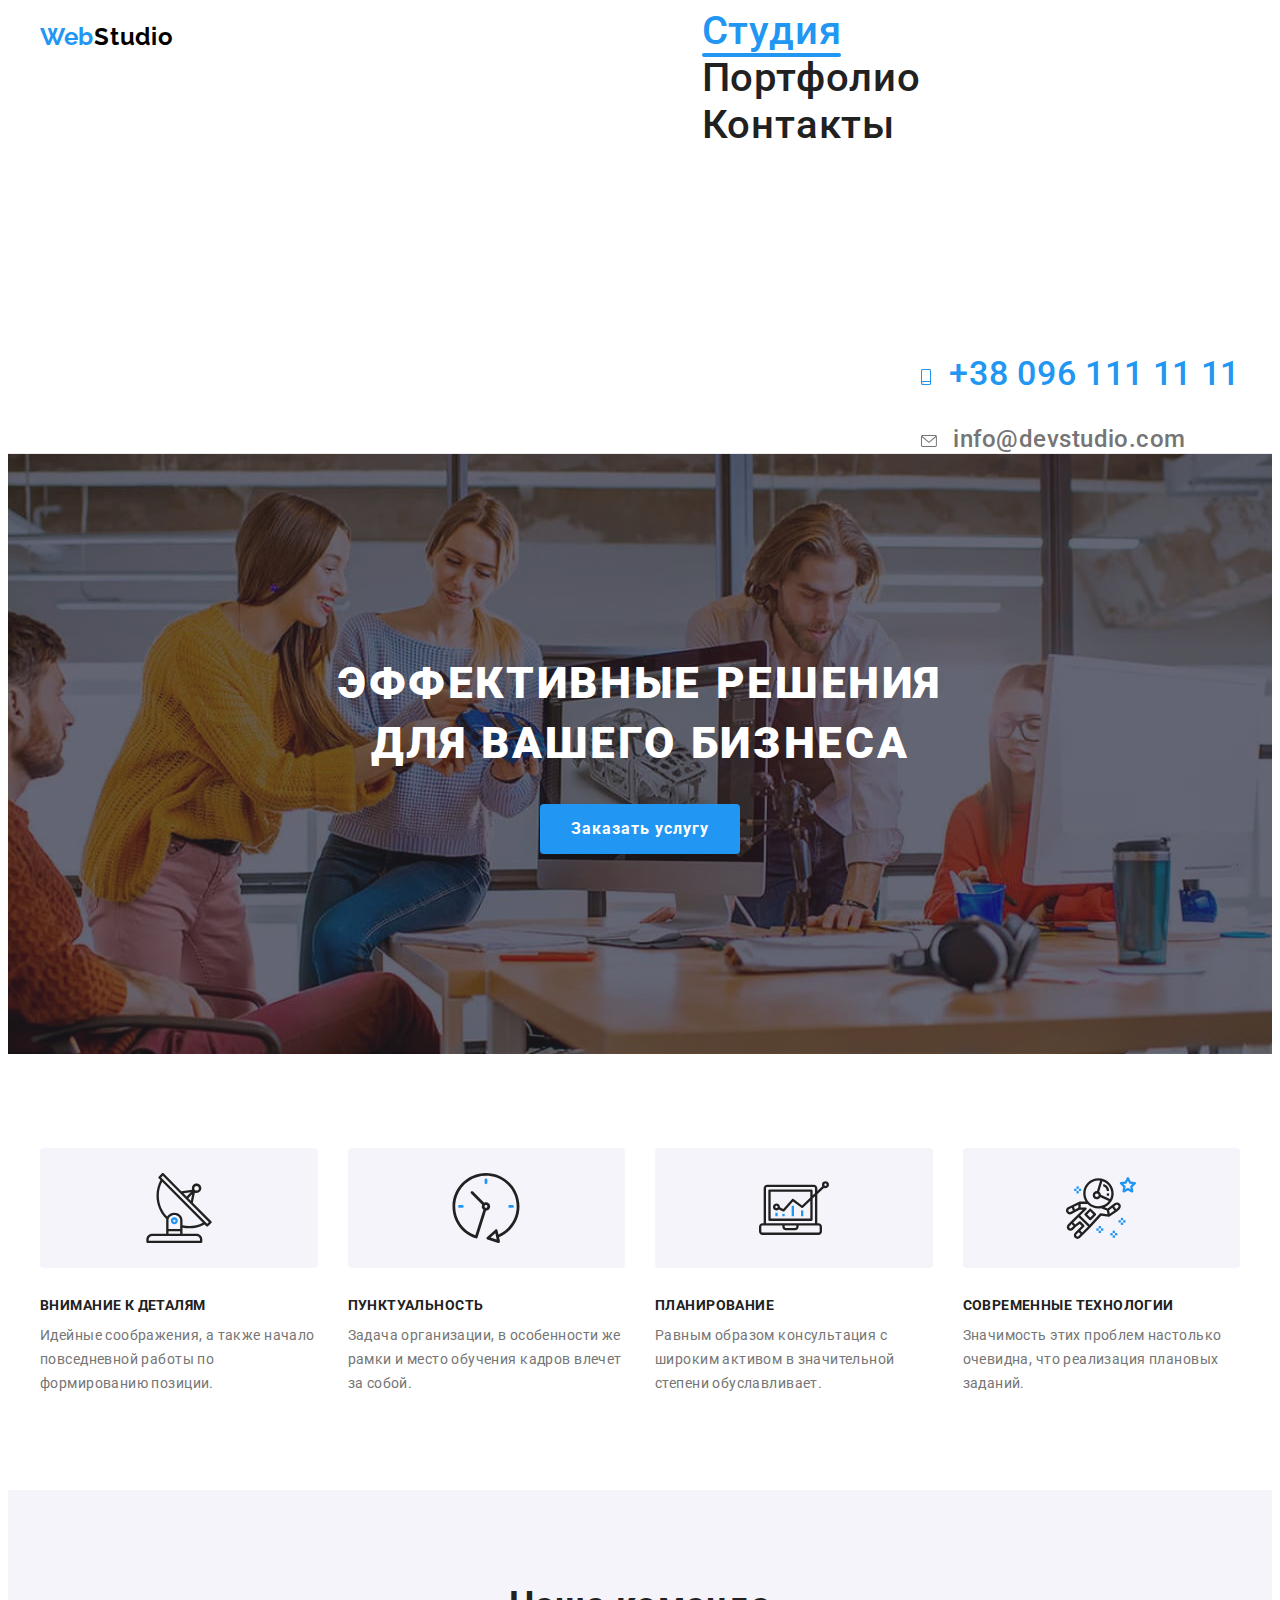
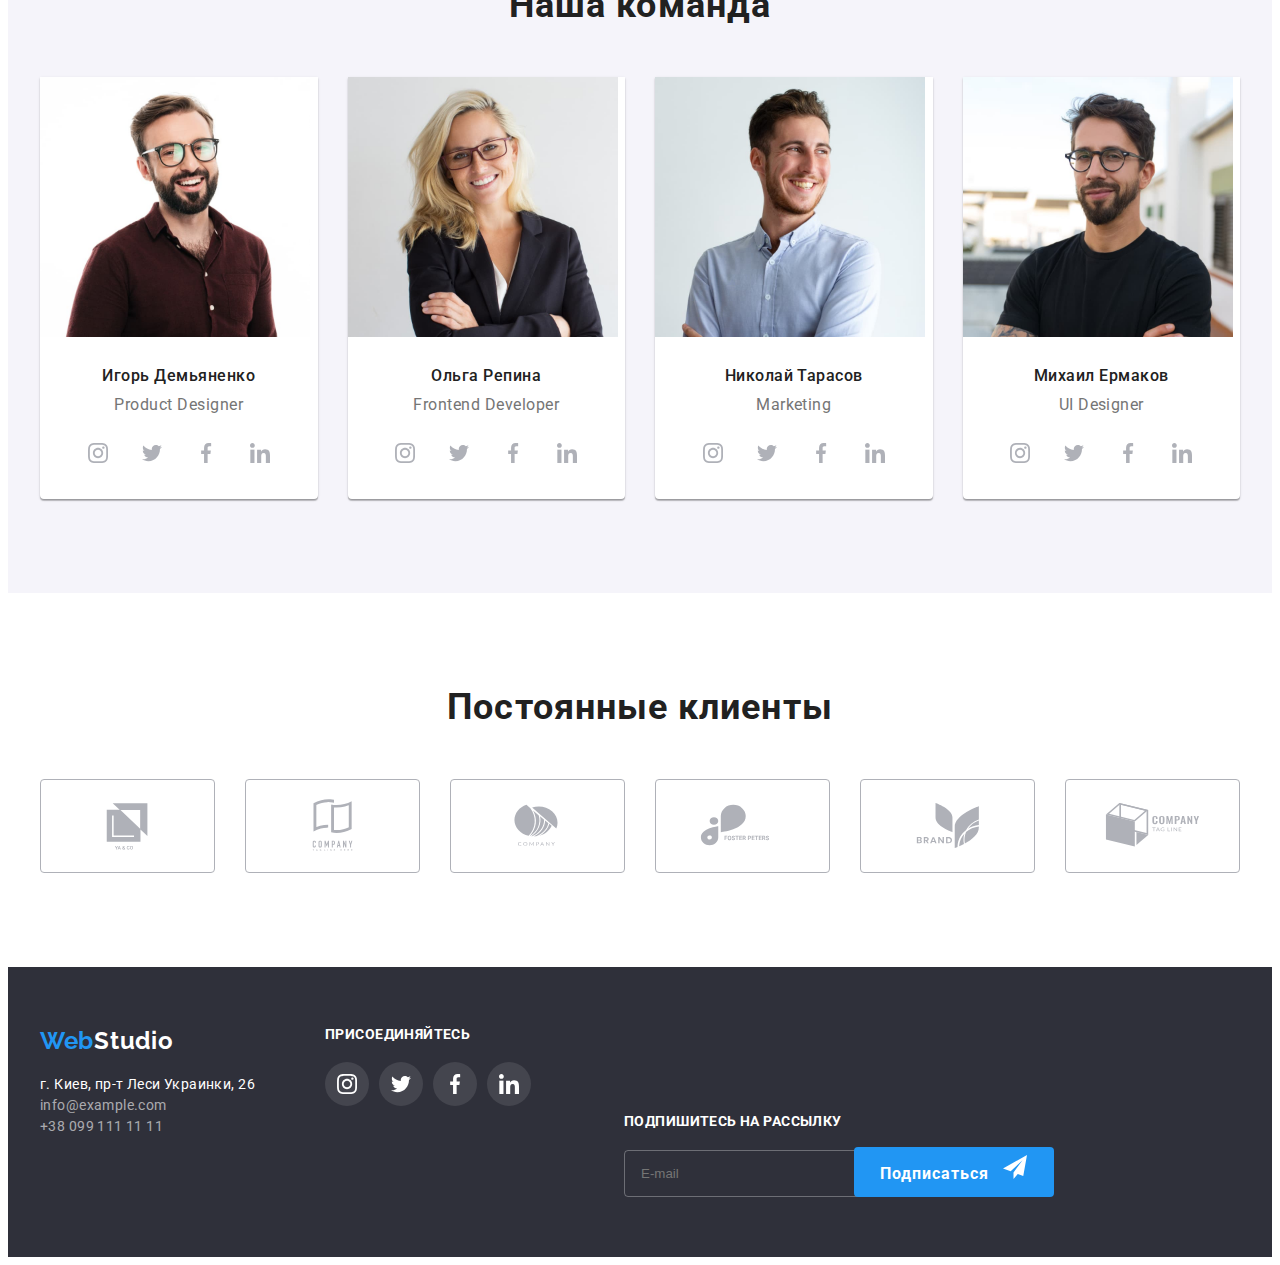
==== index.html @ 59c0efc5 "header" ====
<!DOCTYPE html>
<html lang="ru">
  <head>
    <meta charset="UTF-8" />
    <meta http-equiv="X-UA-Compatible" content="IE=edge" />
    <meta name="viewport" content="width=device-width, initial-scale=1.0" />
    <title>WebStudio</title>
    <link
      rel="stylesheet"
      href="https://cdnjs.cloudflare.com/ajax/libs/modern-normalize/1.1.0/modern-normalize.min.css"
      integrity="sha512-wpPYUAdjBVSE4KJnH1VR1HeZfpl1ub8YT/NKx4PuQ5NmX2tKuGu6U/JRp5y+Y8XG2tV+wKQpNHVUX03MfMFn9Q=="
      crossorigin="anonymous"
      referrerpolicy="no-referrer"
    />
    <link rel="stylesheet" href="./css/main.min.css">
  </head>
  <body>
    <header class="header">
      <div class="container header__container">
        <div class="logo-container">
          <a href="" class="logo"> <span class="logo__part">Web</span>Studio </a>
        </div>
        
        <div class="header__wrapper" data-menu>
          <nav class="menu">
            <ul class="menu__list">
              <li class="menu__item">
                <a href="./index.html" class="menu__link current">Студия</a>
              </li>
              <li class="menu__item">
                <a href="./portfolio.html" class="menu__link">Портфолио</a>
              </li>
              <li class="menu__item"><a href="" class="menu__link">Контакты</a></li>
            </ul>
          </nav>

          <ul class="contact">
            <li class="contact__item">
              <a href="mailto:info@devstudio.com" class="contact__link">
                <svg class="contact__icon" height="12" width="16">
                  <use href="./images/svg/icons.svg#icon-email" />
                </svg>
                info@devstudio.com
              </a>
            </li>
            <li class="contact__item">
              <a href="tel:+380961111111" class="contact__link--color">
                <svg class="contact__icon" height="16" width="10">
                  <use href="./images/svg/icons.svg#icon-tel" />
                </svg>
                +38 096 111 11 11
              </a>
            </li>
          </ul>

          <ul class="header-social__list">
            <li class="header-social__item">
              <a class="header-social__link" href="">Instagram</a>
            </li>
            <li class="header-social__item">
              <a class="header-social__link" href="">Twitter</a>
            </li>
            <li class="header-social__item">
              <a class="header-social__link" href="">Facebook</a>
            </li>
            <li class="header-social__item">
              <a class="header-social__link" href="">Linkedin</a>
            </li>
          </ul>
        </div>

        <button class="menu__button" type="button" data-menu-button>
          <svg width="40" height="40">
            <use class="icon-mobile-open" href="./images/svg/icons.svg#icon-mobile-open"></use>
            <use class="icon-mobile-close" href="./images/svg/icons.svg#icon-mobile-close"></use>
          </svg>
        </button>
      </div>
    </header>

    <main>
      <section class="section hero">
        <div class="container hero__container">
          <h1 class="hero__title">
            Эффективные решения <br>для вашего бизнеса
          </h1>
          <button name="заказать услугу" class="button hero__button" data-modal-open>
            Заказать услугу
          </button>
          
          <div class="backdrop is-hidden" data-modal>
            <div class="modal">
              <h2 class="modal__title">Оставьте свои данные, мы вам перезвоним</h2>
              <button class="modal__button" data-modal-close>
                <svg class="modal__icon" width="18" height="18">
                  <use href="./images/svg/icons.svg#icon-close" />
                </svg>
              </button>
              
              <form class="form">
                <ul class="form__list">
                  <li class="form__item">
                    <label class="form__label" for="name">Имя</label>
                    <input 
                    class="form__input"
                    type="text"
                    id="name"
                    name="name"
                    autofocus/>
                    <svg class="form__icon" width="18" height="18">
                      <use href="./images/svg/icons.svg#icon-person" />
                    </svg>
                  </li>
                  <li class="form__item">
                    <label class="form__label" for="tel">Телефон</label>
                    <input 
                    class="form__input" 
                    type="tel"
                    id="tel"
                    name="tel"/>
                    <svg class="form__icon" width="18" height="18">
                      <use href="./images/svg/icons.svg#icon-phone-modal" />
                    </svg>
                  </li>
                  <li class="form__item">
                    <label class="form__label" for="email">Почта</label>
                    <input 
                    class="form__input" 
                    type="email"
                    id="email"
                    name="email"/>
                    <svg class="form__icon" width="18" height="18">
                      <use href="./images/svg/icons.svg#icon-email-modal" />
                    </svg>
                  </li>
                  <li class="form__item">
                    <label class="form__label" for="comment">Комментарий</label>
                    <textarea class="form__input form__input--comment"
                    type="text"
                    name="comment"
                    id="comment" 
                    placeholder="Введите текст"></textarea>
                  </li>
                </ul>

                <div class="agreement">
                  <label class="agreement__label">
                    <input 
                    class="agreement__input" 
                    type="checkbox"
                    name="choice"
                    value="+"/>
                    <span class="agreement__box">
                      <svg class="agreement__icon" width="11" height="8">
                        <use href="./images/svg/icons.svg#icon-check" />
                      </svg>
                    </span>
                    Соглашаюсь с рассылкой и принимаю <a class="agreement__link" href="">Условия договора</a>
                  </label>
                </div>
                <button class="button form__button" type="submit">Отправить</button>
              </form>
            </div>
          </div>
        </div>
      </section>

      <section class="section feature">
        <div class="container">
          <h2 class="visually-hidden">Особенности</h2>
          <ul class="feature__list">
            <li class="feature__item">
              <div class="feature__box">
                <svg class="feature__icon" height="70" width="70">
                  <use href="./images/svg/icons.svg#icon-feature1" />
                </svg>
              </div>
              <h3 class="feature__subtitle">Внимание к деталям</h3>
              <p class="feature__text">
                Идейные соображения, а также начало повседневной работы по
                формированию позиции.
              </p>
            </li>
            <li class="feature__item">
              <div class="feature__box">
                <svg class="feature__icon" height="70" width="70">
                  <use href="./images/svg/icons.svg#icon-feature2" />
                </svg>
              </div>
              <h3 class="feature__subtitle">Пунктуальность</h3>
              <p class="feature__text">
                Задача организации, в особенности же рамки и место обучения
                кадров влечет за собой.
              </p>
            </li>
            <li class="feature__item">
              <div class="feature__box">
                <svg class="feature__icon" height="70" width="70">
                  <use href="./images/svg/icons.svg#icon-feature3" />
                </svg>
              </div>
              <h3 class="feature__subtitle">Планирование</h3>
              <p class="feature__text">
                Равным образом консультация с широким активом в значительной
                степени обуславливает.
              </p>
            </li>
            <li class="feature__item">
              <div class="feature__box">
                <svg class="feature__icon" height="70" width="70">
                  <use href="./images/svg/icons.svg#icon-feature4" />
                </svg>
              </div>
              <h3 class="feature__subtitle">Современные технологии</h3>
              <p class="feature__text">
                Значимость этих проблем настолько очевидна, что реализация
                плановых заданий.
              </p>
            </li>
          </ul>
        </div>
      </section>

      <!-- <section class="section action">
        <div class="container">
          <h2 class="action__title">Чем мы занимаемся</h2>
          <ul class="action__list">
            <li class="action__item">
              <img
                src="./images/img1.jpg"
                alt="Руки на клавиратуре"
                width="370"
                class="action__image"
              />
              <p class="action__label">Десктопные приложения</p>
            </li>
            <li class="action__item">
              <img
                src="./images/img2.jpg"
                alt="В одной руке телефон вторая рука на клавиатуре ноутбука"
                width="370"
                class="action__image"
              />
              <p class="action__label">Мобильные приложения</p>
            </li>
            <li class="action__item">
              <img
                src="./images/img3.jpg"
                alt="Планшет в руке"
                width="370"
                class="action__image"
              />
              <p class="action__label">Дизайнерские решения</p>
            </li>
          </ul>
        </div>
      </section> -->

      <section class="section team">
        <div class="container">
          <h2 class="team__title">Наша команда</h2>
          <ul class="team__list">
            <li class="team__item">
              <img
                src="./images/img4.jpg"
                alt="Мужчина в рубашке, очках и с бородой"
                width="270"
                class="team__image"
              />
              <div class="team__box">
                <h3 class="team__subtitle">Игорь Демьяненко</h3>
                <p class="team__text">Product Designer</p>
              </div>
              <ul class="social">
                <li class="social__item">
                  <a href="" class="social__link">
                    <svg class="social__icon" height="20" width="20">
                      <use href="./images/svg/icons.svg#icon-instagram" />
                    </svg>
                  </a>
                </li>
                <li class="social__item">
                  <a href="" class="social__link">
                    <svg class="social__icon" height="20" width="20">
                      <use href="./images/svg/icons.svg#icon-twitter" />
                    </svg>
                  </a>
                </li>
                <li class="social__item">
                  <a href="" class="social__link">
                    <svg class="social__icon" height="20" width="20">
                      <use href="./images/svg/icons.svg#icon-facebook" />
                    </svg>
                  </a>
                </li>
                <li class="social__item">
                  <a href="" class="social__link">
                    <svg class="social__icon" height="20" width="20">
                      <use href="./images/svg/icons.svg#icon-linkedin" />
                    </svg>
                  </a>
                </li>
              </ul>
            </li>
            <li class="team__item">
              <img
                src="./images/img5.jpg"
                alt="Блондинка в очках"
                width="270"
                class="team__image"
              />
              <div class="team__box">
                <h3 class="team__subtitle">Ольга Репина</h3>
                <p class="team__text">Frontend Developer</p>
              </div>

              <ul class="social">
                <li class="social__item">
                  <a href="" class="social__link">
                    <svg class="social__icon" height="20" width="20">
                      <use href="./images/svg/icons.svg#icon-instagram" />
                    </svg>
                  </a>
                </li>
                <li class="social__item">
                  <a href="" class="social__link">
                    <svg class="social__icon" height="20" width="20">
                      <use href="./images/svg/icons.svg#icon-twitter" />
                    </svg>
                  </a>
                </li>
                <li class="social__item">
                  <a href="" class="social__link">
                    <svg class="social__icon" height="20" width="20">
                      <use href="./images/svg/icons.svg#icon-facebook" />
                    </svg>
                  </a>
                </li>
                <li class="social__item">
                  <a href="" class="social__link">
                    <svg class="social__icon" height="20" width="20">
                      <use href="./images/svg/icons.svg#icon-linkedin" />
                    </svg>
                  </a>
                </li>
              </ul>
            </li>
            <li class="team__item">
              <img
                src="./images/img6.jpg"
                alt="Мужчина в белой рубашке с бородой"
                width="270"
                class="team__image"
              />
              <div class="team__box">
                <h3 class="team__subtitle">Николай Тарасов</h3>
                <p class="team__text">Marketing</p>
              </div>

              <ul class="social">
                <li class="social__item">
                  <a href="" class="social__link">
                    <svg class="social__icon" height="20" width="20">
                      <use href="./images/svg/icons.svg#icon-instagram" />
                    </svg>
                  </a>
                </li>
                <li class="social__item">
                  <a href="" class="social__link">
                    <svg class="social__icon" height="20" width="20">
                      <use href="./images/svg/icons.svg#icon-twitter" />
                    </svg>
                  </a>
                </li>
                <li class="social__item">
                  <a href="" class="social__link">
                    <svg class="social__icon" height="20" width="20">
                      <use href="./images/svg/icons.svg#icon-facebook" />
                    </svg>
                  </a>
                </li>
                <li class="social__item">
                  <a href="" class="social__link">
                    <svg class="social__icon" height="20" width="20">
                      <use href="./images/svg/icons.svg#icon-linkedin" />
                    </svg>
                  </a>
                </li>
              </ul>
            </li>
            <li class="team__item">
              <img
                src="./images/img7.jpg"
                alt="Мужчина в черной футболке, очках и с бородой"
                width="270"
                class="team__image"
              />
              <div class="team__box">
                <h3 class="team__subtitle">Михаил Ермаков</h3>
                <p class="team__text">UI Designer</p>
              </div>

              <ul class="social">
                <li class="social__item">
                  <a href="" class="social__link">
                    <svg class="social__icon" height="20" width="20">
                      <use href="./images/svg/icons.svg#icon-instagram" />
                    </svg>
                  </a>
                </li>
                <li class="social__item">
                  <a href="" class="social__link">
                    <svg class="social__icon" height="20" width="20">
                      <use href="./images/svg/icons.svg#icon-twitter" />
                    </svg>
                  </a>
                </li>
                <li class="social__item">
                  <a href="" class="social__link">
                    <svg class="social__icon" height="20" width="20">
                      <use href="./images/svg/icons.svg#icon-facebook" />
                    </svg>
                  </a>
                </li>
                <li class="social__item">
                  <a href="" class="social__link">
                    <svg class="social__icon" height="20" width="20">
                      <use href="./images/svg/icons.svg#icon-linkedin" />
                    </svg>
                  </a>
                </li>
              </ul>
            </li>
          </ul>
        </div>
      </section>

      <section class="section client">
        <div class="container">
          <h2 class="client__title">Постоянные клиенты</h2>

          <ul class="client__list">
            <li class="client__item">
              <a href="" class="client__link">
                <svg class="client__icon" height="60" width="106">
                  <use href="./images/svg/icons.svg#icon-client1" />
                </svg>
              </a>
            </li>
            <li class="client__item">
              <a href="" class="client__link">
                <svg class="client__icon" height="60" width="106">
                  <use href="./images/svg/icons.svg#icon-client2" />
                </svg>
              </a>
            </li>
            <li class="client__item">
              <a href="" class="client__link">
                <svg class="client__icon" height="60" width="106">
                  <use href="./images/svg/icons.svg#icon-client3" />
                </svg>
              </a>
            </li>
            <li class="client__item">
              <a href="" class="client__link">
                <svg class="client__icon" height="60" width="106">
                  <use href="./images/svg/icons.svg#icon-client4" />
                </svg> 
              </a>
            </li>
            <li class="client__item">
              <a href="" class="client__link">
                <svg class="client__icon" height="60" width="106">
                  <use href="./images/svg/icons.svg#icon-client5" />
                </svg>
              </a>
            </li>
            <li class="client__item">
              <a href="" class="client__link">
                <svg class="client__icon" height="60" width="106">
                  <use href="./images/svg/icons.svg#icon-client6" />
                </svg>
              </a>
            </li>
          </ul>
        </div>
      </section>

    </main>
    <footer class="footer">
      <div class="container footer__container">
        <div class="footer__holder">
          <div class="footer__wrapper">
            <a href="/" class="logo footer__logo"> <span class="logo__part">Web</span>Studio </a>
          
            <address class="address">
              <ul class="address__list">
                <li class="address__item">
                  <a href="https://www.google.com.ua/maps/place/%D0%B1%D1%83%D0%BB.+%D0%9B%D0%B5%D1%81%D0%B8+%D0%A3%D0%BA%D1%80%D0%B0%D0%B8%D0%BD%D0%BA%D0%B8,+26,+%D0%9A%D0%B8%D0%B5%D0%B2,+02000/@50.4265807,30.5361971,17z/data=!3m1!4b1!4m5!3m4!1s0x40d4cf0e033ecbe9:0x57a4dffefec77da0!8m2!3d50.4265807!4d30.5383858?hl=ru"
                    class="address__link address__link--color" target="_blank" rel="noopener noreferrer">г. Киев, пр-т Леси
                    Украинки, 26</a>
                </li>
                <li class="address__item">
                  <a href="mailto:info@example.com" class="address__link">info@example.com</a>
                </li>
                <li class="address__item">
                  <a href="tel:+380991111111" class="address__link">+38 099 111 11 11</a>
                </li>
              </ul>
            </address>
          </div>
          
          <div class="footer__box">
            <h2 class="footer__title">присоединяйтесь</h2>
            <ul class="social">
              <li class="social__item ">
                <a href="" class="social__link social__link--background-color">
                  <svg class="social__icon social__icon--fill" height="20" width="20">
                    <use href="./images/svg/icons.svg#icon-instagram" />
                  </svg>
                </a>
              </li>
              <li class="social__item">
                <a href="" class="social__link social__link--background-color">
                  <svg class="social__icon social__icon--fill" height="20" width="20">
                    <use href="./images/svg/icons.svg#icon-twitter" />
                  </svg>
                </a>
              </li>
              <li class="social__item">
                <a href="" class="social__link social__link--background-color">
                  <svg class="social__icon social__icon--fill" height="20" width="20">
                    <use href="./images/svg/icons.svg#icon-facebook" />
                  </svg>
                </a>
              </li>
              <li class="social__item">
                <a href="" class="social__link social__link--background-color">
                  <svg class="social__icon social__icon--fill" height="20" width="20">
                    <use href="./images/svg/icons.svg#icon-linkedin" />
                  </svg>
                </a>
              </li>
            </ul>
          </div>
        </div>

        <form class="subscription">
          <div class="subscription__wrapper">
            <h2 class="footer__title">Подпишитесь на рассылку</h2>
            <label class="subscription__label" for="email"><span class="visually-hidden">Введите почту</span></label>
            <input 
            class="subscription__input" 
            type="email" 
            id="email" 
            name="email" 
            placeholder="E-mail" 
            />
          </div>
          <button class="button subscription__button" type="submit">Подписаться
            <svg class="subscription__icon" height="24" width="24">
              <use href="./images/svg/icons.svg#icon-telegram" />
            </svg>
          </button>
        </form>
      </div>
    </footer>
    <script src="./js/modal.js"></script>
    <script src="./js/menu.js"></script>
  </body>
</html>
---- css/main.min.css ----
@import"https://fonts.googleapis.com/css2?family=Raleway:wght@700&family=Roboto:wght@400;500;700;900&display=swap";img{display:block;max-width:100%;height:auto}h1,h2,h3{margin:0}p{margin:0}ul{list-style:none;margin:0;padding:0}a{text-decoration:none;color:inherit}.button{width:200px;height:50px;background-color:#2196f3;color:#fff;border-radius:4px;cursor:pointer;font-family:inherit;font-size:16px;font-weight:700;line-height:1.87;letter-spacing:.06em;border:0}.section{padding-top:60px;padding-bottom:60px}@media screen and (min-width: 1200px){.section{padding-top:94px;padding-bottom:94px}}.container{max-width:1200px;padding:0 15px;margin:0 auto}@media screen and (min-width: 480px){.container{max-width:480px}}@media screen and (min-width: 768px){.container{max-width:768px}}@media screen and (min-width: 1200px){.container{max-width:1200px}}.address__link:hover,.contact__link:hover,.menu__link:hover,.address__link:focus,.contact__link:focus,.menu__link:focus{color:#2196f3}.client__link,.social__link,.feature__box,.agreement__box,.agreement__label,.modal__button{display:flex;justify-content:center;align-items:center}.header{border-bottom:1px solid #ececec}.header__container{display:flex;justify-content:space-between}.header__wrapper{display:flex;z-index:50}@media screen and (max-width: 767px){.header__wrapper{display:none;width:100%;background-color:#fff;padding:48px 40px}}.header__wrapper.is-open{display:flex;flex-direction:column;position:fixed;top:0;left:0;height:100vh;width:100vw;justify-content:space-between}.menu__list{margin-bottom:305px}@media screen and (max-width: 768px){.menu__item:not(:last-child){margin-bottom:32px}}.menu__link{color:#212121;font-size:40px;font-weight:500;line-height:1.17;letter-spacing:.02em;padding:0;display:inline-block;transition:color 250ms cubic-bezier(0.4, 0, 0.2, 1);z-index:40}.menu__link.current{color:#2196f3}@media screen and (min-width: 768px){.menu__link.current{position:relative}}@media screen and (min-width: 768px){.menu__link.current::after{content:"";position:absolute;width:100%;height:4px;bottom:-2px;left:0;background-color:#2196f3;border-radius:4px}}.menu__button{display:flex;margin:0px;padding:0px;border:none;background-color:rgba(0,0,0,0)}.menu__button.is-open{position:fixed;top:0;right:0}@media screen and (min-width: 768px){.menu__button{display:none}}.logo{display:inline-block;padding:15px 0;color:#000;font-family:"Raleway",sans-serif;font-size:24px;font-weight:700;line-height:1.16;letter-spacing:.03em}.logo__part{color:#2196f3}.contact{display:flex;flex-direction:column-reverse}.contact__item:not(:first-child){margin-bottom:32px}.contact__link{color:#757575;font-size:24px;font-weight:500;line-height:1.16;letter-spacing:.02em;transition:color 250ms cubic-bezier(0.4, 0, 0.2, 1)}.contact__link--color{font-size:34px;font-weight:500;line-height:1.17;letter-spacing:.02em;color:#2196f3}.contact__icon{fill:currentColor;margin-right:10px}.header-social__list{display:flex;flex-wrap:wrap;justify-content:left;margin-top:64px}@media screen and (min-width: 768px){.header-social__list{display:none}}.header-social__item{color:#2196f3;font-size:18px;font-weight:500;line-height:1.2;letter-spacing:.02em}.header-social__item:not(:last-child){border-right:1px solid rgba(33,33,33,.2);padding-right:10px}.header-social__item:not(:first-child){padding-left:10px}.menu__button{padding-top:10px;padding-bottom:10px;z-index:51}.menu__button:focus{fill:#2196f3}.menu__button.is-open{position:fixed;top:0;right:3%}.menu__button .icon-mobile-close{display:none}.menu__button.is-open .icon-mobile-close{display:block}.menu__button.is-open .icon-mobile-open{display:none}.header__wrapper.is-open .contact__icon{display:none}.hero{margin:0 auto;background-image:linear-gradient(rgba(47, 48, 58, 0.4), rgba(47, 48, 58, 0.4)),url(../images/hero.jpg);background-repeat:no-repeat;background-position:center;background-size:cover;padding-top:118px;padding-bottom:118px}@media screen and (min-width: 1200px){.hero{padding-top:200px;padding-bottom:200px}}.hero__container{text-align:center}.hero__title{color:#fff;text-transform:uppercase;font-size:26px;font-weight:900;line-height:1.61;letter-spacing:.06em;margin-bottom:30px}@media screen and (min-width: 1200px){.hero__title{font-size:44px;font-weight:900;line-height:1.36;letter-spacing:.06em}}.hero__button{transition:background-color 250ms cubic-bezier(0.4, 0, 0.2, 1),color 250ms cubic-bezier(0.4, 0, 0.2, 1);padding:0}.hero__button:hover,.hero__button:focus{background-color:#fff;color:#2196f3}.backdrop{position:fixed;top:0;right:0;width:100%;height:100%;background-color:rgba(0,0,0,.2);opacity:1;transition:opacity 250ms cubic-bezier(0.4, 0, 0.2, 1),visibility 250ms cubic-bezier(0.4, 0, 0.2, 1);z-index:55}.backdrop.is-hidden{visibility:hidden;opacity:0;pointer-events:none}.backdrop.is-hidden.modal{transform:translate(0)}.modal{position:absolute;top:50%;left:50%;transform:translate(-50%, -50%);padding:40px;max-width:450px;width:100%;max-height:609px;height:100%;background-color:#fff;border-radius:4px;transition:transform 250ms cubic-bezier(0.4, 0, 0.2, 1)}@media screen and (min-width: 1200px){.modal{max-width:528px;width:100%}}.modal__title{font-size:20px;font-weight:700;line-height:1.15;letter-spacing:.03em;text-align:center;margin-bottom:12px}.modal__button{cursor:pointer;position:absolute;top:8px;right:8px;width:30px;height:30px;margin:0;border:1px solid rgba(0,0,0,.1);border-radius:50%;background-color:inherit}.modal__button:hover .modal__icon,.modal__button:focus .modal__icon{fill:#2196f3}.modal__icon{transition:fill 250ms cubic-bezier(0.4, 0, 0.2, 1)}.form__item{position:relative;display:flex;flex-direction:column}.form__item:not(:last-child){margin-bottom:10px}.form__label{text-align:left;margin-bottom:4px;font-size:12px;font-weight:400;line-height:1.16;letter-spacing:.01em;color:#757575}.form__input{cursor:pointer;border:1px solid rgba(33,33,33,.2);border-radius:4px;outline:rgba(0,0,0,0);padding:10px 42px;transition:border 250ms cubic-bezier(0.4, 0, 0.2, 1)}.form__input:hover,.form__input:focus{border:1px solid #2196f3}.form__input--comment{height:120px;padding:12px 16px;font-size:12px;font-weight:400;line-height:1.16;letter-spacing:.01em;resize:none}.form__input:hover~.form__icon,.form__input:focus~.form__icon{fill:#2196f3}.form__icon{position:absolute;top:50%;left:12px;transition:fill 250ms cubic-bezier(0.4, 0, 0.2, 1)}.agreement{margin-bottom:30px;margin-top:20px}.agreement__label{font-size:12px;font-weight:400;line-height:1.16;letter-spacing:.03em;color:#757575}@media screen and (min-width: 1200px){.agreement__label{font-size:14px;font-weight:400;line-height:1.71;letter-spacing:.03em}}.agreement__input{-webkit-appearance:none;-moz-appearance:none;appearance:none}.agreement__box{border:2px solid #000;border-radius:2px;width:16px;height:15px;margin-right:7px}.agreement__input:checked+.agreement__box{background-color:#2196f3;border-color:#2196f3}.agreement__link{color:#2196f3;text-decoration:underline}.form__button{width:200px;height:50px;padding:0;margin-bottom:19px;box-shadow:0px 4px 4px rgba(0,0,0,.15)}.feature__list{margin:0}@media screen and (min-width: 768px)and (max-width: 1199px){.feature__list{display:flex;flex-wrap:wrap;margin:-15px}}@media screen and (min-width: 1200px){.feature__list{display:flex}}.feature__item{width:100%}@media screen and (max-width: 767px){.feature__item:not(:last-child){margin-bottom:30px}}@media screen and (min-width: 768px)and (max-width: 1199px){.feature__item:nth-child(-n+2){margin-bottom:30px}}@media screen and (min-width: 768px){.feature__item{width:calc((100% - 60px)/2);margin:0 15px}}@media screen and (min-width: 1200px){.feature__item{margin:0;width:100%}}@media screen and (min-width: 1200px){.feature__item:not(:last-child){margin-right:30px}}.feature__box{height:120px;background-color:#f5f4fa;border-radius:4px}.feature__subtitle{font-size:14px;font-weight:700;line-height:1.14;letter-spacing:.03em;text-transform:uppercase;margin-top:30px;margin-bottom:10px}.feature__text{color:#757575;font-size:14px;font-weight:400;line-height:1.71;letter-spacing:.03em;margin:0;padding:0}.action{padding-top:0}.action__title{font-size:36px;font-weight:700;line-height:1.16;letter-spacing:.03em;text-align:center;margin-top:0;margin-bottom:50px}.action__list{display:flex;flex-wrap:wrap;padding-left:0;margin:0}.action__item{width:calc((100% - 60px)/3);position:relative}.action__item:not(:last-child){margin-right:30px}.action__image{display:flex}.action__label{position:absolute;bottom:0;left:0;margin:0;width:100%;padding:27px 0;text-align:center;background-color:rgba(47,48,58,.8);color:#fff;font-size:14px;font-weight:700;line-height:1.14;letter-spacing:.03em;text-transform:uppercase}.team{background-color:#f5f4fa}.team__title{font-size:28px;font-weight:700;line-height:1.17;letter-spacing:.03em;text-align:center;margin-top:0;margin-bottom:30px}@media screen and (min-width: 1200px){.team__title{font-size:36px;font-weight:700;line-height:1.2;letter-spacing:.03em;margin-bottom:50px}}@media screen and (min-width: 768px)and (max-width: 1199px){.team__list{display:flex;flex-wrap:wrap;margin:0 -15px}}@media screen and (min-width: 1200px){.team__list{display:flex}}.team__item{background-color:#fff;border-radius:0 0 4px 4px;padding-bottom:24px;box-shadow:0 2px 1px rgba(0,0,0,.2),0 1px 1px rgba(0,0,0,.14),0 1px 3px rgba(0,0,0,.12)}@media screen and (max-width: 767px){.team__item:not(:last-child){margin-bottom:30px}}@media screen and (min-width: 768px)and (max-width: 1199px){.team__item:nth-child(-n+2){margin-bottom:30px}}@media screen and (min-width: 768px){.team__item{width:calc((100% - 60px)/2);margin:0 15px}}@media screen and (min-width: 1200px){.team__item{margin:0;width:100%}}@media screen and (min-width: 1200px){.team__item:not(:last-child){margin-right:30px}}.team__box{text-align:center;padding-top:30px}.team__subtitle{font-size:16px;font-weight:500;line-height:1.18;letter-spacing:.03em;margin-bottom:10px}.team__text{color:#757575;font-size:16px;font-weight:400;line-height:1.18;letter-spacing:.03em;margin-bottom:16px}.social{display:flex;justify-content:center}.social__item:not(:last-child){margin-right:10px}.social__link{border-radius:50%;width:44px;height:44px;transition:background-color 250ms cubic-bezier(0.4, 0, 0.2, 1)}.social__link:hover,.social__link:focus{background-color:#2196f3}.social__link:hover .social__icon,.social__link:focus .social__icon{fill:#fff}.social__icon{fill:#afb1b8;transition:fill 250ms cubic-bezier(0.4, 0, 0.2, 1)}.client__title{font-size:28px;font-weight:700;line-height:1.17;letter-spacing:.03em;margin-bottom:30px;text-align:center}@media screen and (min-width: 1200px){.client__title{margin-bottom:50px;font-size:36px;font-weight:700;line-height:1.16;letter-spacing:.03em}}@media screen and (max-width: 1199px){.client__list{display:flex;flex-wrap:wrap;margin:0 -15px}}@media screen and (min-width: 1200px){.client__list{display:flex;justify-content:space-between}}@media screen and (max-width: 767px){.client__item:nth-child(-n+4){margin-bottom:30px}}@media screen and (min-width: 768px)and (max-width: 1199px){.client__item:nth-child(-n+3){margin-bottom:30px}}@media screen and (max-width: 767px){.client__item{width:calc((100% - 60px)/2);margin:0 15px}}@media screen and (min-width: 768px){.client__item{width:calc((100% - 90px)/3);margin:0 15px}}@media screen and (min-width: 1200px){.client__item{margin:0;width:100%}}@media screen and (min-width: 1200px){.client__item:not(:last-child){margin-right:30px}}.client__link{height:92px;border:1px solid #afb1b8;border-radius:4px;transition:border-color 250ms cubic-bezier(0.4, 0, 0.2, 1)}.client__link:hover,.client__link:focus{border-color:#2196f3}.client__link:hover .client__icon,.client__link:focus .client__icon{fill:#2196f3}.client__icon{fill:#afb1b8;transition:fill 250ms cubic-bezier(0.4, 0, 0.2, 1)}.footer{background-color:#2f303a}.footer__container{padding:60px 15px}@media screen and (max-width: 1199px){.footer__container{text-align:center}}@media screen and (min-width: 1200px){.footer__container{display:flex}}@media screen and (min-width: 768px)and (max-width: 1199px){.footer__holder{display:flex;justify-content:center}}@media screen and (min-width: 1200px){.footer__holder{display:flex;justify-content:center}}.footer__wrapper{margin-bottom:60px}@media screen and (min-width: 768px)and (max-width: 1199px){.footer__wrapper{margin-right:165px}}@media screen and (min-width: 1200px){.footer__wrapper{margin-right:70px}}.footer__logo{padding:0;color:#fff;font-size:24px;font-weight:700;line-height:1.16;letter-spacing:.03em}.address{margin-top:20px}.address__list{padding-left:0}.address__link{font-style:normal;font-size:14px;font-weight:400;line-height:1.5;letter-spacing:.03em;color:rgba(255,255,255,.6);transition:color 250ms cubic-bezier(0.4, 0, 0.2, 1)}.address__link--color{color:#fff;letter-spacing:.03em;transition:color 250ms cubic-bezier(0.4, 0, 0.2, 1)}.footer__box{margin-bottom:60px}@media screen and (min-width: 1200px){.footer__box{margin-right:93px}}.footer__title{color:#fff;font-size:14px;font-weight:700;line-height:1.14;letter-spacing:.03em;text-transform:uppercase;text-decoration:none;margin-bottom:20px}.social__link--background-color{background-color:rgba(255,255,255,.1);transition:background-color 250ms cubic-bezier(0.4, 0, 0.2, 1)}.social__icon--fill{fill:#fff}@media screen and (min-width: 1200px){.subscription{display:flex;align-items:flex-end}}@media screen and (min-width: 1200px){.subscription__wrapper{display:flex;flex-direction:column;font-display:center;margin-right:12px}}.subscription__input{background-color:inherit;padding:15px 16px;width:100%;border:1px solid rgba(255,255,255,.3);border-radius:4px;color:#fff}@media screen and (max-width: 1199px){.subscription__button{margin-top:20px}}.subscription__icon{margin-left:10px}.visually-hidden{position:absolute;width:1px;height:1px;margin:-1px;border:0;padding:0;white-space:nowrap;-webkit-clip-path:inset(100%);clip-path:inset(100%);clip:rect(0 0 0 0);overflow:hidden}.portfolio{margin:94px auto}.filter{display:flex;justify-content:center;margin-bottom:50px;margin-top:0;padding-left:0}.filter__item:not(:last-child){margin-right:8px}.filter__link{background-color:#f5f4fa;color:#212121;border:0;cursor:pointer;font-size:16px;font-weight:500;line-height:1.62;letter-spacing:.03em;border-radius:4px;padding:6px 20px;transition:background-color 250ms cubic-bezier(0.4, 0, 0.2, 1),color 250ms cubic-bezier(0.4, 0, 0.2, 1),box-shadow 250ms cubic-bezier(0.4, 0, 0.2, 1)}.filter__link:hover,.filter__link:focus{box-shadow:0 3px 1px rgba(0,0,0,.1),0 1px 2px rgba(0,0,0,.08),0 2px 2px rgba(0,0,0,.12);background-color:#2196f3;color:#fff;border:0}.work{display:flex;flex-wrap:wrap;margin-top:0;padding:0}.work__item:not(:nth-child(3n)){margin-right:30px}.work__item:not(:nth-child(n+7)){margin-bottom:30px}.work__link{display:block;transition:box-shadow 250ms cubic-bezier(0.4, 0, 0.2, 1)}.work__link:hover,.work__link:focus{box-shadow:0 1px 1px rgba(0,0,0,.12),0 4px 4px rgba(0,0,0,.06),1px 4px 6px rgba(0,0,0,.16)}.work__link:hover .kard__text,.work__link:focus .kard__text{transform:translateX(0)}.kard{position:relative;overflow:hidden}.kard__image{display:block}.kard__text{position:absolute;bottom:0;left:0;margin:0;width:100%;height:100%;padding:63px 24px;text-align:left;background-color:rgba(33,149,243,.9);color:#fff;font-size:18px;font-weight:400;line-height:1.55;letter-spacing:.03em;transform:translateY(101%);transition:transform 250ms cubic-bezier(0.4, 0, 0.2, 1)}.work__box{border-right:1px solid #eee;border-bottom:1px solid #eee;border-left:1px solid #eee;padding:20px 24px}.work__subtitle{font-size:18px;font-weight:700;line-height:2;letter-spacing:.06em;margin-bottom:4px}.work__text{color:#757575;font-size:16px;font-weight:400;line-height:1.87;letter-spacing:.03em}body{background-color:var(--background-color);color:#212121;font-family:"Roboto",sans-serif}/*# sourceMappingURL=main.min.css.map */
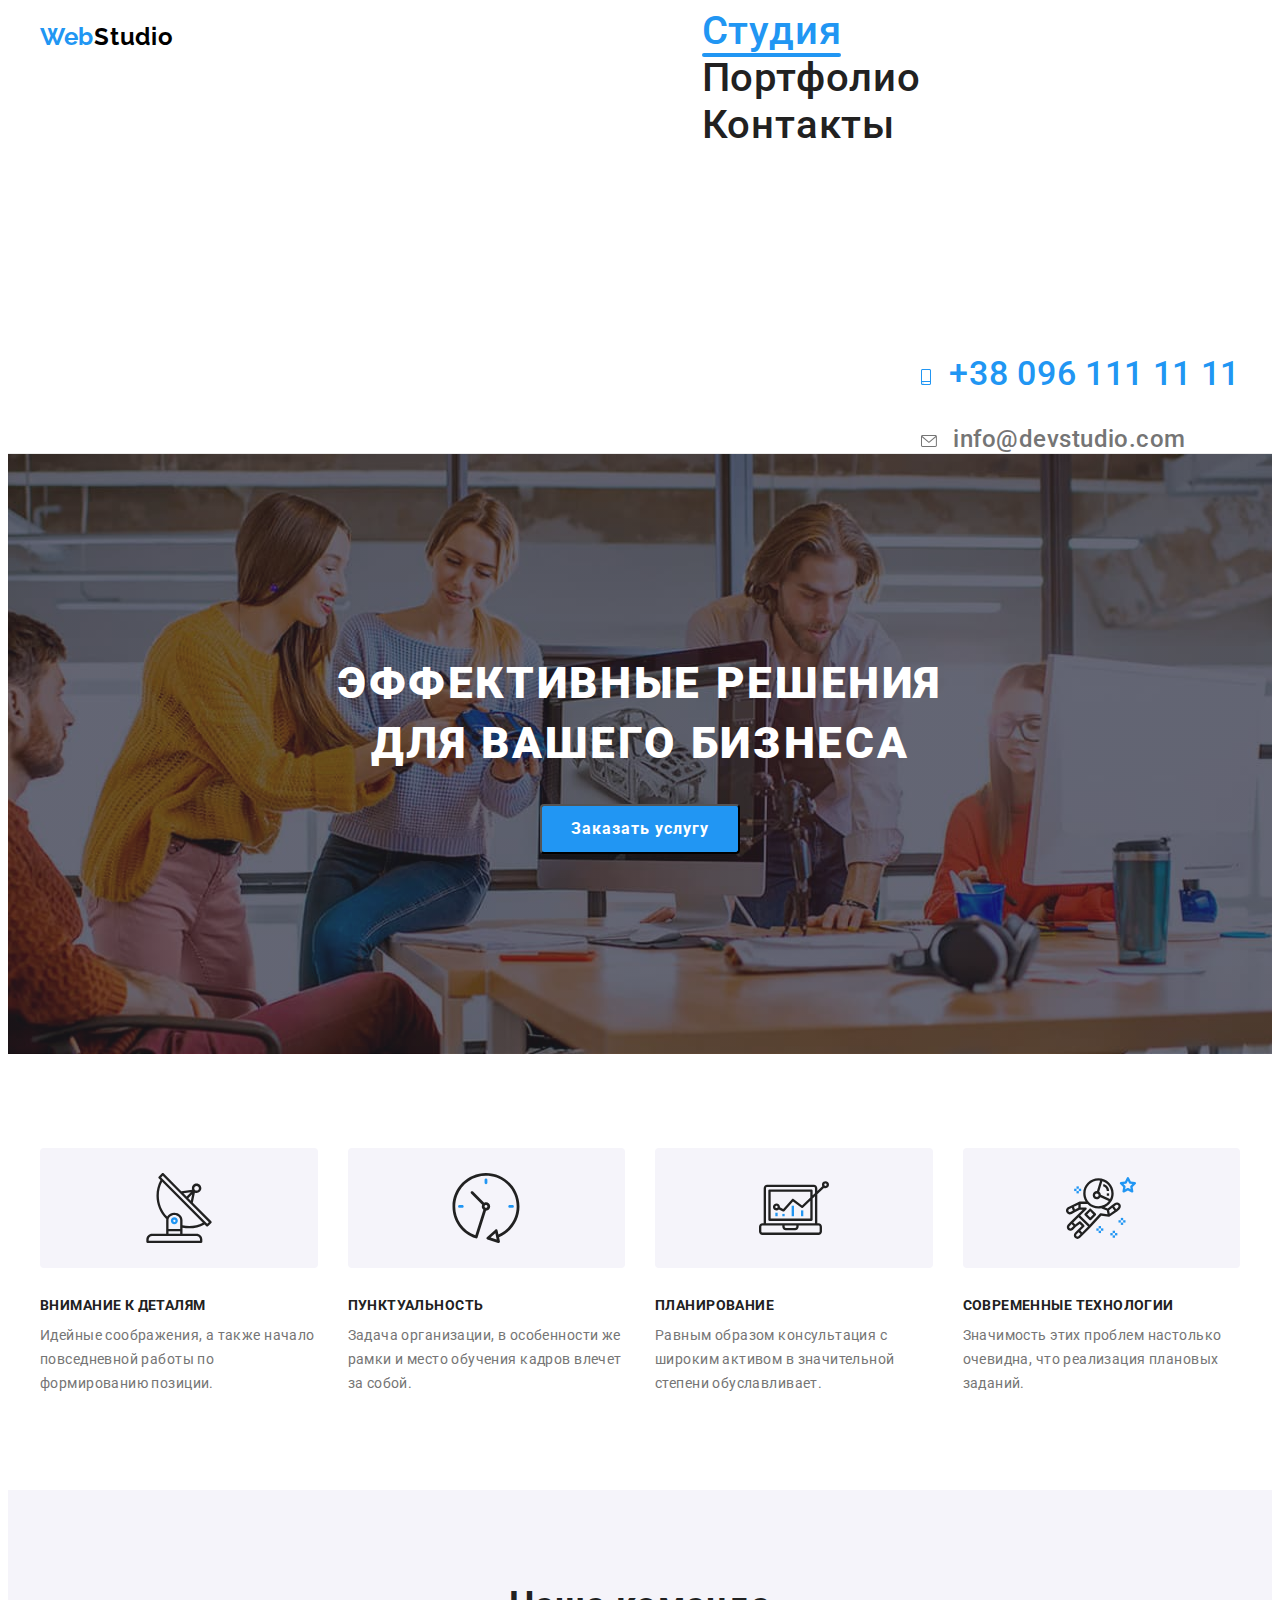
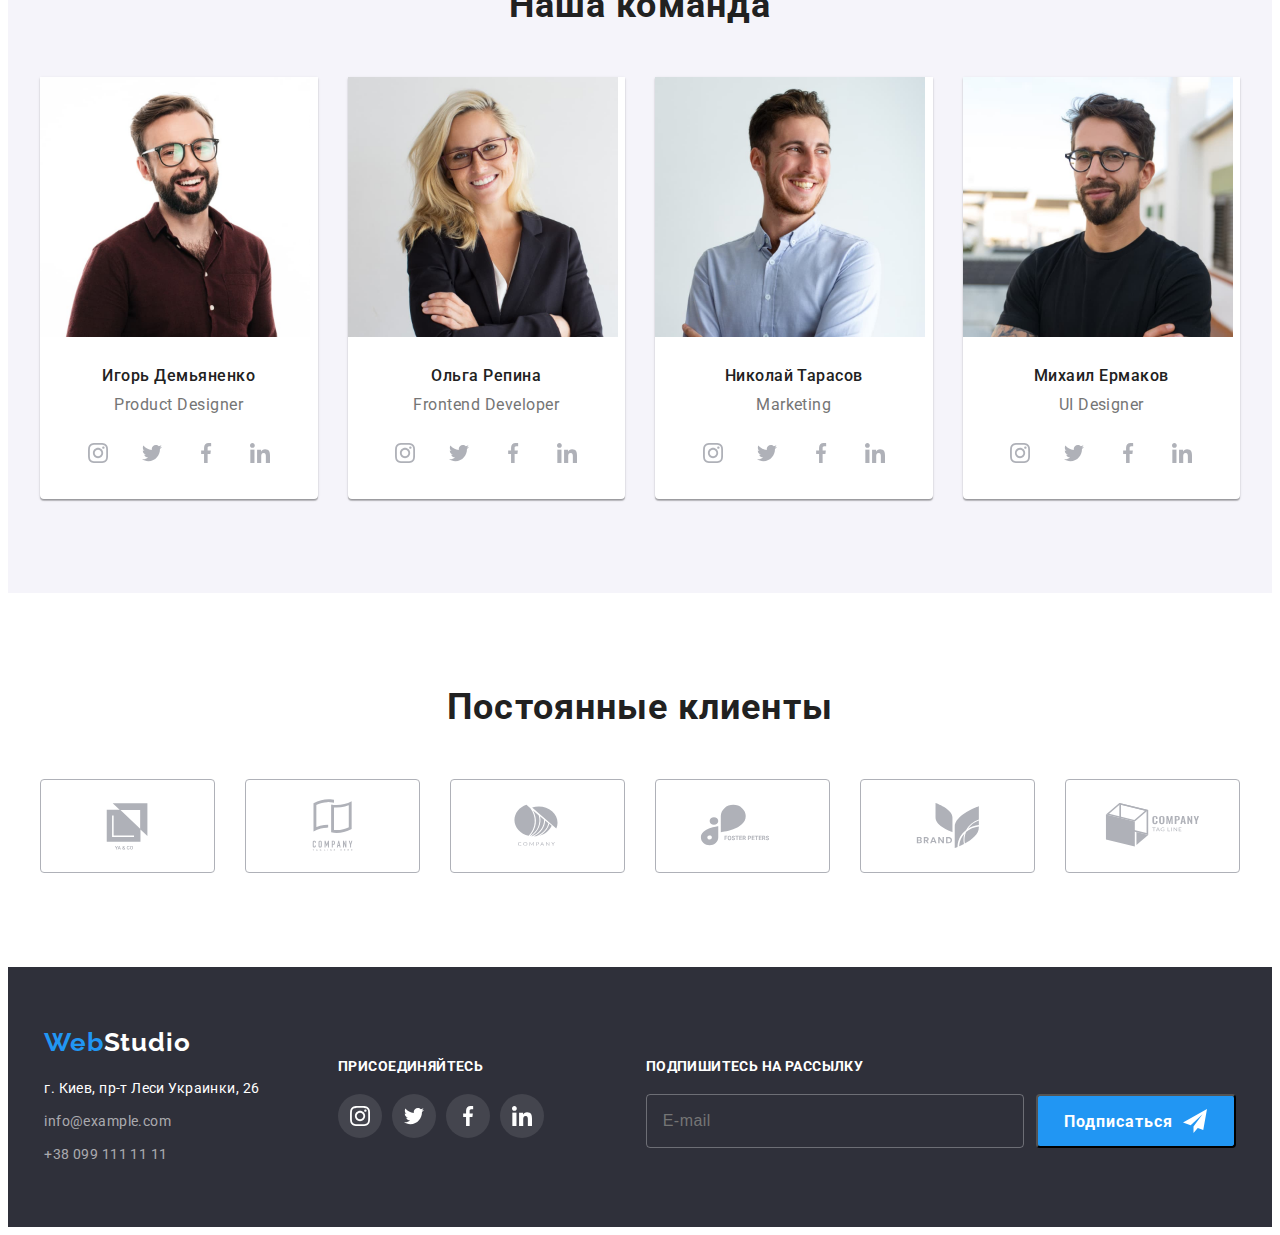
==== commit 84d4b3cc: "abpt (footer)" ====
--- a/index.html
+++ b/index.html
@@ -490,78 +490,76 @@
     <footer class="footer">
       <div class="container footer__container">
         <div class="footer__holder">
-          <div class="footer__wrapper">
-            <a href="/" class="logo footer__logo"> <span class="logo__part">Web</span>Studio </a>
+          <a href="/" class="logo footer__logo"> <span class="logo__part">Web</span>Studio </a>
           
-            <address class="address">
-              <ul class="address__list">
-                <li class="address__item">
-                  <a href="https://www.google.com.ua/maps/place/%D0%B1%D1%83%D0%BB.+%D0%9B%D0%B5%D1%81%D0%B8+%D0%A3%D0%BA%D1%80%D0%B0%D0%B8%D0%BD%D0%BA%D0%B8,+26,+%D0%9A%D0%B8%D0%B5%D0%B2,+02000/@50.4265807,30.5361971,17z/data=!3m1!4b1!4m5!3m4!1s0x40d4cf0e033ecbe9:0x57a4dffefec77da0!8m2!3d50.4265807!4d30.5383858?hl=ru"
-                    class="address__link address__link--color" target="_blank" rel="noopener noreferrer">г. Киев, пр-т Леси
-                    Украинки, 26</a>
-                </li>
-                <li class="address__item">
-                  <a href="mailto:info@example.com" class="address__link">info@example.com</a>
-                </li>
-                <li class="address__item">
-                  <a href="tel:+380991111111" class="address__link">+38 099 111 11 11</a>
-                </li>
-              </ul>
-            </address>
-          </div>
-          
-          <div class="footer__box">
-            <h2 class="footer__title">присоединяйтесь</h2>
-            <ul class="social">
-              <li class="social__item ">
-                <a href="" class="social__link social__link--background-color">
-                  <svg class="social__icon social__icon--fill" height="20" width="20">
-                    <use href="./images/svg/icons.svg#icon-instagram" />
-                  </svg>
-                </a>
+          <address class="address">
+            <ul class="address__list">
+              <li class="address__item">
+                <a href="https://www.google.com.ua/maps/place/%D0%B1%D1%83%D0%BB.+%D0%9B%D0%B5%D1%81%D0%B8+%D0%A3%D0%BA%D1%80%D0%B0%D0%B8%D0%BD%D0%BA%D0%B8,+26,+%D0%9A%D0%B8%D0%B5%D0%B2,+02000/@50.4265807,30.5361971,17z/data=!3m1!4b1!4m5!3m4!1s0x40d4cf0e033ecbe9:0x57a4dffefec77da0!8m2!3d50.4265807!4d30.5383858?hl=ru"
+                  class="address__link address__link--color" target="_blank" rel="noopener noreferrer">г. Киев, пр-т Леси
+                  Украинки, 26</a>
               </li>
-              <li class="social__item">
-                <a href="" class="social__link social__link--background-color">
-                  <svg class="social__icon social__icon--fill" height="20" width="20">
-                    <use href="./images/svg/icons.svg#icon-twitter" />
-                  </svg>
-                </a>
+              <li class="address__item">
+                <a href="mailto:info@example.com" class="address__link">info@example.com</a>
               </li>
-              <li class="social__item">
-                <a href="" class="social__link social__link--background-color">
-                  <svg class="social__icon social__icon--fill" height="20" width="20">
-                    <use href="./images/svg/icons.svg#icon-facebook" />
-                  </svg>
-                </a>
-              </li>
-              <li class="social__item">
-                <a href="" class="social__link social__link--background-color">
-                  <svg class="social__icon social__icon--fill" height="20" width="20">
-                    <use href="./images/svg/icons.svg#icon-linkedin" />
-                  </svg>
-                </a>
+              <li class="address__item">
+                <a href="tel:+380991111111" class="address__link">+38 099 111 11 11</a>
               </li>
             </ul>
+          </address>
+        </div>
+
+        <div class="footer__box">
+          <h2 class="footer__title">присоединяйтесь</h2>
+          <ul class="social">
+            <li class="social__item ">
+              <a href="" class="social__link social__link--background-color">
+                <svg class="social__icon social__icon--fill" height="20" width="20">
+                  <use href="./images/svg/icons.svg#icon-instagram" />
+                </svg>
+              </a>
+            </li>
+            <li class="social__item">
+              <a href="" class="social__link social__link--background-color">
+                <svg class="social__icon social__icon--fill" height="20" width="20">
+                  <use href="./images/svg/icons.svg#icon-twitter" />
+                </svg>
+              </a>
+            </li>
+            <li class="social__item">
+              <a href="" class="social__link social__link--background-color">
+                <svg class="social__icon social__icon--fill" height="20" width="20">
+                  <use href="./images/svg/icons.svg#icon-facebook" />
+                </svg>
+              </a>
+            </li>
+            <li class="social__item">
+              <a href="" class="social__link social__link--background-color">
+                <svg class="social__icon social__icon--fill" height="20" width="20">
+                  <use href="./images/svg/icons.svg#icon-linkedin" />
+                </svg>
+              </a>
+            </li>
+          </ul>
+        </div>
+      
+        <form class="subscription">
+          <h2 class="footer__title">Подпишитесь на рассылку</h2>
+          <div class="subscription__wrapper">
+              <label class="subscription__label" for="email"><span class="visually-hidden">Введите почту</span></label>
+              <input 
+              class="subscription__input" 
+              type="email" 
+              id="email" 
+              name="email" 
+              placeholder="E-mail" 
+              />
+              <button class="button subscription__button" type="submit">Подписаться
+              <svg class="subscription__icon" height="24" width="24">
+                <use href="./images/svg/icons.svg#icon-telegram" />
+              </svg>
+              </button>
           </div>
-        </div>
-
-        <form class="subscription">
-          <div class="subscription__wrapper">
-            <h2 class="footer__title">Подпишитесь на рассылку</h2>
-            <label class="subscription__label" for="email"><span class="visually-hidden">Введите почту</span></label>
-            <input 
-            class="subscription__input" 
-            type="email" 
-            id="email" 
-            name="email" 
-            placeholder="E-mail" 
-            />
-          </div>
-          <button class="button subscription__button" type="submit">Подписаться
-            <svg class="subscription__icon" height="24" width="24">
-              <use href="./images/svg/icons.svg#icon-telegram" />
-            </svg>
-          </button>
         </form>
       </div>
     </footer>
--- a/css/main.min.css
+++ b/css/main.min.css
@@ -1 +1 @@
-@import"https://fonts.googleapis.com/css2?family=Raleway:wght@700&family=Roboto:wght@400;500;700;900&display=swap";img{display:block;max-width:100%;height:auto}h1,h2,h3{margin:0}p{margin:0}ul{list-style:none;margin:0;padding:0}a{text-decoration:none;color:inherit}.button{width:200px;height:50px;background-color:#2196f3;color:#fff;border-radius:4px;cursor:pointer;font-family:inherit;font-size:16px;font-weight:700;line-height:1.87;letter-spacing:.06em;border:0}.section{padding-top:60px;padding-bottom:60px}@media screen and (min-width: 1200px){.section{padding-top:94px;padding-bottom:94px}}.container{max-width:1200px;padding:0 15px;margin:0 auto}@media screen and (min-width: 480px){.container{max-width:480px}}@media screen and (min-width: 768px){.container{max-width:768px}}@media screen and (min-width: 1200px){.container{max-width:1200px}}.address__link:hover,.contact__link:hover,.menu__link:hover,.address__link:focus,.contact__link:focus,.menu__link:focus{color:#2196f3}.client__link,.social__link,.feature__box,.agreement__box,.agreement__label,.modal__button{display:flex;justify-content:center;align-items:center}.header{border-bottom:1px solid #ececec}.header__container{display:flex;justify-content:space-between}.header__wrapper{display:flex;z-index:50}@media screen and (max-width: 767px){.header__wrapper{display:none;width:100%;background-color:#fff;padding:48px 40px}}.header__wrapper.is-open{display:flex;flex-direction:column;position:fixed;top:0;left:0;height:100vh;width:100vw;justify-content:space-between}.menu__list{margin-bottom:305px}@media screen and (max-width: 768px){.menu__item:not(:last-child){margin-bottom:32px}}.menu__link{color:#212121;font-size:40px;font-weight:500;line-height:1.17;letter-spacing:.02em;padding:0;display:inline-block;transition:color 250ms cubic-bezier(0.4, 0, 0.2, 1);z-index:40}.menu__link.current{color:#2196f3}@media screen and (min-width: 768px){.menu__link.current{position:relative}}@media screen and (min-width: 768px){.menu__link.current::after{content:"";position:absolute;width:100%;height:4px;bottom:-2px;left:0;background-color:#2196f3;border-radius:4px}}.menu__button{display:flex;margin:0px;padding:0px;border:none;background-color:rgba(0,0,0,0)}.menu__button.is-open{position:fixed;top:0;right:0}@media screen and (min-width: 768px){.menu__button{display:none}}.logo{display:inline-block;padding:15px 0;color:#000;font-family:"Raleway",sans-serif;font-size:24px;font-weight:700;line-height:1.16;letter-spacing:.03em}.logo__part{color:#2196f3}.contact{display:flex;flex-direction:column-reverse}.contact__item:not(:first-child){margin-bottom:32px}.contact__link{color:#757575;font-size:24px;font-weight:500;line-height:1.16;letter-spacing:.02em;transition:color 250ms cubic-bezier(0.4, 0, 0.2, 1)}.contact__link--color{font-size:34px;font-weight:500;line-height:1.17;letter-spacing:.02em;color:#2196f3}.contact__icon{fill:currentColor;margin-right:10px}.header-social__list{display:flex;flex-wrap:wrap;justify-content:left;margin-top:64px}@media screen and (min-width: 768px){.header-social__list{display:none}}.header-social__item{color:#2196f3;font-size:18px;font-weight:500;line-height:1.2;letter-spacing:.02em}.header-social__item:not(:last-child){border-right:1px solid rgba(33,33,33,.2);padding-right:10px}.header-social__item:not(:first-child){padding-left:10px}.menu__button{padding-top:10px;padding-bottom:10px;z-index:51}.menu__button:focus{fill:#2196f3}.menu__button.is-open{position:fixed;top:0;right:3%}.menu__button .icon-mobile-close{display:none}.menu__button.is-open .icon-mobile-close{display:block}.menu__button.is-open .icon-mobile-open{display:none}.header__wrapper.is-open .contact__icon{display:none}.hero{margin:0 auto;background-image:linear-gradient(rgba(47, 48, 58, 0.4), rgba(47, 48, 58, 0.4)),url(../images/hero.jpg);background-repeat:no-repeat;background-position:center;background-size:cover;padding-top:118px;padding-bottom:118px}@media screen and (min-width: 1200px){.hero{padding-top:200px;padding-bottom:200px}}.hero__container{text-align:center}.hero__title{color:#fff;text-transform:uppercase;font-size:26px;font-weight:900;line-height:1.61;letter-spacing:.06em;margin-bottom:30px}@media screen and (min-width: 1200px){.hero__title{font-size:44px;font-weight:900;line-height:1.36;letter-spacing:.06em}}.hero__button{transition:background-color 250ms cubic-bezier(0.4, 0, 0.2, 1),color 250ms cubic-bezier(0.4, 0, 0.2, 1);padding:0}.hero__button:hover,.hero__button:focus{background-color:#fff;color:#2196f3}.backdrop{position:fixed;top:0;right:0;width:100%;height:100%;background-color:rgba(0,0,0,.2);opacity:1;transition:opacity 250ms cubic-bezier(0.4, 0, 0.2, 1),visibility 250ms cubic-bezier(0.4, 0, 0.2, 1);z-index:55}.backdrop.is-hidden{visibility:hidden;opacity:0;pointer-events:none}.backdrop.is-hidden.modal{transform:translate(0)}.modal{position:absolute;top:50%;left:50%;transform:translate(-50%, -50%);padding:40px;max-width:450px;width:100%;max-height:609px;height:100%;background-color:#fff;border-radius:4px;transition:transform 250ms cubic-bezier(0.4, 0, 0.2, 1)}@media screen and (min-width: 1200px){.modal{max-width:528px;width:100%}}.modal__title{font-size:20px;font-weight:700;line-height:1.15;letter-spacing:.03em;text-align:center;margin-bottom:12px}.modal__button{cursor:pointer;position:absolute;top:8px;right:8px;width:30px;height:30px;margin:0;border:1px solid rgba(0,0,0,.1);border-radius:50%;background-color:inherit}.modal__button:hover .modal__icon,.modal__button:focus .modal__icon{fill:#2196f3}.modal__icon{transition:fill 250ms cubic-bezier(0.4, 0, 0.2, 1)}.form__item{position:relative;display:flex;flex-direction:column}.form__item:not(:last-child){margin-bottom:10px}.form__label{text-align:left;margin-bottom:4px;font-size:12px;font-weight:400;line-height:1.16;letter-spacing:.01em;color:#757575}.form__input{cursor:pointer;border:1px solid rgba(33,33,33,.2);border-radius:4px;outline:rgba(0,0,0,0);padding:10px 42px;transition:border 250ms cubic-bezier(0.4, 0, 0.2, 1)}.form__input:hover,.form__input:focus{border:1px solid #2196f3}.form__input--comment{height:120px;padding:12px 16px;font-size:12px;font-weight:400;line-height:1.16;letter-spacing:.01em;resize:none}.form__input:hover~.form__icon,.form__input:focus~.form__icon{fill:#2196f3}.form__icon{position:absolute;top:50%;left:12px;transition:fill 250ms cubic-bezier(0.4, 0, 0.2, 1)}.agreement{margin-bottom:30px;margin-top:20px}.agreement__label{font-size:12px;font-weight:400;line-height:1.16;letter-spacing:.03em;color:#757575}@media screen and (min-width: 1200px){.agreement__label{font-size:14px;font-weight:400;line-height:1.71;letter-spacing:.03em}}.agreement__input{-webkit-appearance:none;-moz-appearance:none;appearance:none}.agreement__box{border:2px solid #000;border-radius:2px;width:16px;height:15px;margin-right:7px}.agreement__input:checked+.agreement__box{background-color:#2196f3;border-color:#2196f3}.agreement__link{color:#2196f3;text-decoration:underline}.form__button{width:200px;height:50px;padding:0;margin-bottom:19px;box-shadow:0px 4px 4px rgba(0,0,0,.15)}.feature__list{margin:0}@media screen and (min-width: 768px)and (max-width: 1199px){.feature__list{display:flex;flex-wrap:wrap;margin:-15px}}@media screen and (min-width: 1200px){.feature__list{display:flex}}.feature__item{width:100%}@media screen and (max-width: 767px){.feature__item:not(:last-child){margin-bottom:30px}}@media screen and (min-width: 768px)and (max-width: 1199px){.feature__item:nth-child(-n+2){margin-bottom:30px}}@media screen and (min-width: 768px){.feature__item{width:calc((100% - 60px)/2);margin:0 15px}}@media screen and (min-width: 1200px){.feature__item{margin:0;width:100%}}@media screen and (min-width: 1200px){.feature__item:not(:last-child){margin-right:30px}}.feature__box{height:120px;background-color:#f5f4fa;border-radius:4px}.feature__subtitle{font-size:14px;font-weight:700;line-height:1.14;letter-spacing:.03em;text-transform:uppercase;margin-top:30px;margin-bottom:10px}.feature__text{color:#757575;font-size:14px;font-weight:400;line-height:1.71;letter-spacing:.03em;margin:0;padding:0}.action{padding-top:0}.action__title{font-size:36px;font-weight:700;line-height:1.16;letter-spacing:.03em;text-align:center;margin-top:0;margin-bottom:50px}.action__list{display:flex;flex-wrap:wrap;padding-left:0;margin:0}.action__item{width:calc((100% - 60px)/3);position:relative}.action__item:not(:last-child){margin-right:30px}.action__image{display:flex}.action__label{position:absolute;bottom:0;left:0;margin:0;width:100%;padding:27px 0;text-align:center;background-color:rgba(47,48,58,.8);color:#fff;font-size:14px;font-weight:700;line-height:1.14;letter-spacing:.03em;text-transform:uppercase}.team{background-color:#f5f4fa}.team__title{font-size:28px;font-weight:700;line-height:1.17;letter-spacing:.03em;text-align:center;margin-top:0;margin-bottom:30px}@media screen and (min-width: 1200px){.team__title{font-size:36px;font-weight:700;line-height:1.2;letter-spacing:.03em;margin-bottom:50px}}@media screen and (min-width: 768px)and (max-width: 1199px){.team__list{display:flex;flex-wrap:wrap;margin:0 -15px}}@media screen and (min-width: 1200px){.team__list{display:flex}}.team__item{background-color:#fff;border-radius:0 0 4px 4px;padding-bottom:24px;box-shadow:0 2px 1px rgba(0,0,0,.2),0 1px 1px rgba(0,0,0,.14),0 1px 3px rgba(0,0,0,.12)}@media screen and (max-width: 767px){.team__item:not(:last-child){margin-bottom:30px}}@media screen and (min-width: 768px)and (max-width: 1199px){.team__item:nth-child(-n+2){margin-bottom:30px}}@media screen and (min-width: 768px){.team__item{width:calc((100% - 60px)/2);margin:0 15px}}@media screen and (min-width: 1200px){.team__item{margin:0;width:100%}}@media screen and (min-width: 1200px){.team__item:not(:last-child){margin-right:30px}}.team__box{text-align:center;padding-top:30px}.team__subtitle{font-size:16px;font-weight:500;line-height:1.18;letter-spacing:.03em;margin-bottom:10px}.team__text{color:#757575;font-size:16px;font-weight:400;line-height:1.18;letter-spacing:.03em;margin-bottom:16px}.social{display:flex;justify-content:center}.social__item:not(:last-child){margin-right:10px}.social__link{border-radius:50%;width:44px;height:44px;transition:background-color 250ms cubic-bezier(0.4, 0, 0.2, 1)}.social__link:hover,.social__link:focus{background-color:#2196f3}.social__link:hover .social__icon,.social__link:focus .social__icon{fill:#fff}.social__icon{fill:#afb1b8;transition:fill 250ms cubic-bezier(0.4, 0, 0.2, 1)}.client__title{font-size:28px;font-weight:700;line-height:1.17;letter-spacing:.03em;margin-bottom:30px;text-align:center}@media screen and (min-width: 1200px){.client__title{margin-bottom:50px;font-size:36px;font-weight:700;line-height:1.16;letter-spacing:.03em}}@media screen and (max-width: 1199px){.client__list{display:flex;flex-wrap:wrap;margin:0 -15px}}@media screen and (min-width: 1200px){.client__list{display:flex;justify-content:space-between}}@media screen and (max-width: 767px){.client__item:nth-child(-n+4){margin-bottom:30px}}@media screen and (min-width: 768px)and (max-width: 1199px){.client__item:nth-child(-n+3){margin-bottom:30px}}@media screen and (max-width: 767px){.client__item{width:calc((100% - 60px)/2);margin:0 15px}}@media screen and (min-width: 768px){.client__item{width:calc((100% - 90px)/3);margin:0 15px}}@media screen and (min-width: 1200px){.client__item{margin:0;width:100%}}@media screen and (min-width: 1200px){.client__item:not(:last-child){margin-right:30px}}.client__link{height:92px;border:1px solid #afb1b8;border-radius:4px;transition:border-color 250ms cubic-bezier(0.4, 0, 0.2, 1)}.client__link:hover,.client__link:focus{border-color:#2196f3}.client__link:hover .client__icon,.client__link:focus .client__icon{fill:#2196f3}.client__icon{fill:#afb1b8;transition:fill 250ms cubic-bezier(0.4, 0, 0.2, 1)}.footer{background-color:#2f303a}.footer__container{padding:60px 15px}@media screen and (max-width: 1199px){.footer__container{text-align:center}}@media screen and (min-width: 1200px){.footer__container{display:flex}}@media screen and (min-width: 768px)and (max-width: 1199px){.footer__holder{display:flex;justify-content:center}}@media screen and (min-width: 1200px){.footer__holder{display:flex;justify-content:center}}.footer__wrapper{margin-bottom:60px}@media screen and (min-width: 768px)and (max-width: 1199px){.footer__wrapper{margin-right:165px}}@media screen and (min-width: 1200px){.footer__wrapper{margin-right:70px}}.footer__logo{padding:0;color:#fff;font-size:24px;font-weight:700;line-height:1.16;letter-spacing:.03em}.address{margin-top:20px}.address__list{padding-left:0}.address__link{font-style:normal;font-size:14px;font-weight:400;line-height:1.5;letter-spacing:.03em;color:rgba(255,255,255,.6);transition:color 250ms cubic-bezier(0.4, 0, 0.2, 1)}.address__link--color{color:#fff;letter-spacing:.03em;transition:color 250ms cubic-bezier(0.4, 0, 0.2, 1)}.footer__box{margin-bottom:60px}@media screen and (min-width: 1200px){.footer__box{margin-right:93px}}.footer__title{color:#fff;font-size:14px;font-weight:700;line-height:1.14;letter-spacing:.03em;text-transform:uppercase;text-decoration:none;margin-bottom:20px}.social__link--background-color{background-color:rgba(255,255,255,.1);transition:background-color 250ms cubic-bezier(0.4, 0, 0.2, 1)}.social__icon--fill{fill:#fff}@media screen and (min-width: 1200px){.subscription{display:flex;align-items:flex-end}}@media screen and (min-width: 1200px){.subscription__wrapper{display:flex;flex-direction:column;font-display:center;margin-right:12px}}.subscription__input{background-color:inherit;padding:15px 16px;width:100%;border:1px solid rgba(255,255,255,.3);border-radius:4px;color:#fff}@media screen and (max-width: 1199px){.subscription__button{margin-top:20px}}.subscription__icon{margin-left:10px}.visually-hidden{position:absolute;width:1px;height:1px;margin:-1px;border:0;padding:0;white-space:nowrap;-webkit-clip-path:inset(100%);clip-path:inset(100%);clip:rect(0 0 0 0);overflow:hidden}.portfolio{margin:94px auto}.filter{display:flex;justify-content:center;margin-bottom:50px;margin-top:0;padding-left:0}.filter__item:not(:last-child){margin-right:8px}.filter__link{background-color:#f5f4fa;color:#212121;border:0;cursor:pointer;font-size:16px;font-weight:500;line-height:1.62;letter-spacing:.03em;border-radius:4px;padding:6px 20px;transition:background-color 250ms cubic-bezier(0.4, 0, 0.2, 1),color 250ms cubic-bezier(0.4, 0, 0.2, 1),box-shadow 250ms cubic-bezier(0.4, 0, 0.2, 1)}.filter__link:hover,.filter__link:focus{box-shadow:0 3px 1px rgba(0,0,0,.1),0 1px 2px rgba(0,0,0,.08),0 2px 2px rgba(0,0,0,.12);background-color:#2196f3;color:#fff;border:0}.work{display:flex;flex-wrap:wrap;margin-top:0;padding:0}.work__item:not(:nth-child(3n)){margin-right:30px}.work__item:not(:nth-child(n+7)){margin-bottom:30px}.work__link{display:block;transition:box-shadow 250ms cubic-bezier(0.4, 0, 0.2, 1)}.work__link:hover,.work__link:focus{box-shadow:0 1px 1px rgba(0,0,0,.12),0 4px 4px rgba(0,0,0,.06),1px 4px 6px rgba(0,0,0,.16)}.work__link:hover .kard__text,.work__link:focus .kard__text{transform:translateX(0)}.kard{position:relative;overflow:hidden}.kard__image{display:block}.kard__text{position:absolute;bottom:0;left:0;margin:0;width:100%;height:100%;padding:63px 24px;text-align:left;background-color:rgba(33,149,243,.9);color:#fff;font-size:18px;font-weight:400;line-height:1.55;letter-spacing:.03em;transform:translateY(101%);transition:transform 250ms cubic-bezier(0.4, 0, 0.2, 1)}.work__box{border-right:1px solid #eee;border-bottom:1px solid #eee;border-left:1px solid #eee;padding:20px 24px}.work__subtitle{font-size:18px;font-weight:700;line-height:2;letter-spacing:.06em;margin-bottom:4px}.work__text{color:#757575;font-size:16px;font-weight:400;line-height:1.87;letter-spacing:.03em}body{background-color:var(--background-color);color:#212121;font-family:"Roboto",sans-serif}/*# sourceMappingURL=main.min.css.map */+@import"https://fonts.googleapis.com/css2?family=Raleway:wght@700&family=Roboto:wght@400;500;700;900&display=swap";img{display:block;max-width:100%;height:auto}h1,h2,h3{margin:0}p{margin:0}ul{list-style:none;margin:0;padding:0}a{text-decoration:none;color:inherit}.button{display:flex;justify-content:center;align-items:center;text-align:center;min-width:200px;min-height:50px;padding:10px 10px;background-color:#2196f3;color:#fff;border-radius:4px;cursor:pointer;margin-left:auto;margin-right:auto;font-family:inherit;font-size:16px;font-weight:700;line-height:1.87;letter-spacing:.06em}.section{padding-top:60px;padding-bottom:60px}@media screen and (min-width: 1200px){.section{padding-top:94px;padding-bottom:94px}}.container{max-width:1200px;padding:0 15px;margin:0 auto}@media screen and (min-width: 480px){.container{max-width:480px}}@media screen and (min-width: 768px){.container{max-width:768px}}@media screen and (min-width: 1200px){.container{max-width:1200px}}.address__link:hover,.contact__link:hover,.menu__link:hover,.address__link:focus,.contact__link:focus,.menu__link:focus{color:#2196f3}.client__link,.social__link,.feature__box,.agreement__box,.agreement__label,.modal__button{display:flex;justify-content:center;align-items:center}.header{border-bottom:1px solid #ececec}.header__container{display:flex;justify-content:space-between}.header__wrapper{display:flex;z-index:50}@media screen and (max-width: 767px){.header__wrapper{display:none;width:100%;background-color:#fff;padding:48px 40px}}.header__wrapper.is-open{display:flex;flex-direction:column;position:fixed;top:0;left:0;height:100vh;width:100vw;justify-content:space-between}.menu__list{margin-bottom:305px}@media screen and (max-width: 768px){.menu__item:not(:last-child){margin-bottom:32px}}.menu__link{color:#212121;font-size:40px;font-weight:500;line-height:1.17;letter-spacing:.02em;padding:0;display:inline-block;transition:color 250ms cubic-bezier(0.4, 0, 0.2, 1);z-index:40}.menu__link.current{color:#2196f3}@media screen and (min-width: 768px){.menu__link.current{position:relative}}@media screen and (min-width: 768px){.menu__link.current::after{content:"";position:absolute;width:100%;height:4px;bottom:-2px;left:0;background-color:#2196f3;border-radius:4px}}.menu__button{display:flex;margin:0px;padding:0px;border:none;background-color:rgba(0,0,0,0)}.menu__button.is-open{position:fixed;top:0;right:0}@media screen and (min-width: 768px){.menu__button{display:none}}.logo{display:inline-block;padding:15px 0;color:#000;font-family:"Raleway",sans-serif;font-size:24px;font-weight:700;line-height:1.16;letter-spacing:.03em}.logo__part{color:#2196f3}.contact{display:flex;flex-direction:column-reverse}.contact__item:not(:first-child){margin-bottom:32px}.contact__link{color:#757575;font-size:24px;font-weight:500;line-height:1.16;letter-spacing:.02em;transition:color 250ms cubic-bezier(0.4, 0, 0.2, 1)}.contact__link--color{font-size:34px;font-weight:500;line-height:1.17;letter-spacing:.02em;color:#2196f3}.contact__icon{fill:currentColor;margin-right:10px}.header-social__list{display:flex;flex-wrap:wrap;justify-content:left;margin-top:64px}@media screen and (min-width: 768px){.header-social__list{display:none}}.header-social__item{color:#2196f3;font-size:18px;font-weight:500;line-height:1.2;letter-spacing:.02em}.header-social__item:not(:last-child){border-right:1px solid rgba(33,33,33,.2);padding-right:10px}.header-social__item:not(:first-child){padding-left:10px}.menu__button{padding-top:10px;padding-bottom:10px;z-index:51}.menu__button:focus{fill:#2196f3}.menu__button.is-open{position:fixed;top:0;right:3%}.menu__button .icon-mobile-close{display:none}.menu__button.is-open .icon-mobile-close{display:block}.menu__button.is-open .icon-mobile-open{display:none}.header__wrapper.is-open .contact__icon{display:none}.hero{margin:0 auto;background-image:linear-gradient(rgba(47, 48, 58, 0.4), rgba(47, 48, 58, 0.4)),url(../images/hero.jpg);background-repeat:no-repeat;background-position:center;background-size:cover;padding-top:118px;padding-bottom:118px}@media screen and (min-width: 1200px){.hero{padding-top:200px;padding-bottom:200px}}.hero__container{text-align:center}.hero__title{color:#fff;text-transform:uppercase;font-size:26px;font-weight:900;line-height:1.61;letter-spacing:.06em;margin-bottom:30px}@media screen and (min-width: 1200px){.hero__title{font-size:44px;font-weight:900;line-height:1.36;letter-spacing:.06em}}.hero__button{transition:background-color 250ms cubic-bezier(0.4, 0, 0.2, 1),color 250ms cubic-bezier(0.4, 0, 0.2, 1);padding:0}.hero__button:hover,.hero__button:focus{background-color:#fff;color:#2196f3}.backdrop{position:fixed;top:0;right:0;width:100%;height:100%;background-color:rgba(0,0,0,.2);opacity:1;transition:opacity 250ms cubic-bezier(0.4, 0, 0.2, 1),visibility 250ms cubic-bezier(0.4, 0, 0.2, 1);z-index:55}.backdrop.is-hidden{visibility:hidden;opacity:0;pointer-events:none}.backdrop.is-hidden.modal{transform:translate(0)}.modal{position:absolute;top:50%;left:50%;transform:translate(-50%, -50%);padding:40px;max-width:450px;width:100%;max-height:609px;height:100%;background-color:#fff;border-radius:4px;transition:transform 250ms cubic-bezier(0.4, 0, 0.2, 1)}@media screen and (min-width: 1200px){.modal{max-width:528px;width:100%}}.modal__title{font-size:20px;font-weight:700;line-height:1.15;letter-spacing:.03em;text-align:center;margin-bottom:12px}.modal__button{cursor:pointer;position:absolute;top:8px;right:8px;width:30px;height:30px;margin:0;border:1px solid rgba(0,0,0,.1);border-radius:50%;background-color:inherit}.modal__button:hover .modal__icon,.modal__button:focus .modal__icon{fill:#2196f3}.modal__icon{transition:fill 250ms cubic-bezier(0.4, 0, 0.2, 1)}.form__item{position:relative;display:flex;flex-direction:column}.form__item:not(:last-child){margin-bottom:10px}.form__label{text-align:left;margin-bottom:4px;font-size:12px;font-weight:400;line-height:1.16;letter-spacing:.01em;color:#757575}.form__input{cursor:pointer;border:1px solid rgba(33,33,33,.2);border-radius:4px;outline:rgba(0,0,0,0);padding:10px 42px;transition:border 250ms cubic-bezier(0.4, 0, 0.2, 1)}.form__input:hover,.form__input:focus{border:1px solid #2196f3}.form__input--comment{height:120px;padding:12px 16px;font-size:12px;font-weight:400;line-height:1.16;letter-spacing:.01em;resize:none}.form__input:hover~.form__icon,.form__input:focus~.form__icon{fill:#2196f3}.form__icon{position:absolute;top:50%;left:12px;transition:fill 250ms cubic-bezier(0.4, 0, 0.2, 1)}.agreement{margin-bottom:30px;margin-top:20px}.agreement__label{font-size:12px;font-weight:400;line-height:1.16;letter-spacing:.03em;color:#757575}@media screen and (min-width: 1200px){.agreement__label{font-size:14px;font-weight:400;line-height:1.71;letter-spacing:.03em}}.agreement__input{-webkit-appearance:none;-moz-appearance:none;appearance:none}.agreement__box{border:2px solid #000;border-radius:2px;width:16px;height:15px;margin-right:7px}.agreement__input:checked+.agreement__box{background-color:#2196f3;border-color:#2196f3}.agreement__link{color:#2196f3;text-decoration:underline}.form__button{width:200px;height:50px;padding:0;margin-bottom:19px;box-shadow:0px 4px 4px rgba(0,0,0,.15)}.feature__list{margin:0}@media screen and (min-width: 768px)and (max-width: 1199px){.feature__list{display:flex;flex-wrap:wrap;margin:-15px}}@media screen and (min-width: 1200px){.feature__list{display:flex}}.feature__item{width:100%}@media screen and (max-width: 767px){.feature__item:not(:last-child){margin-bottom:30px}}@media screen and (min-width: 768px)and (max-width: 1199px){.feature__item:nth-child(-n+2){margin-bottom:30px}}@media screen and (min-width: 768px){.feature__item{width:calc((100% - 60px)/2);margin:0 15px}}@media screen and (min-width: 1200px){.feature__item{margin:0;width:100%}}@media screen and (min-width: 1200px){.feature__item:not(:last-child){margin-right:30px}}.feature__box{height:120px;background-color:#f5f4fa;border-radius:4px}.feature__subtitle{font-size:14px;font-weight:700;line-height:1.14;letter-spacing:.03em;text-transform:uppercase;margin-top:30px;margin-bottom:10px}.feature__text{color:#757575;font-size:14px;font-weight:400;line-height:1.71;letter-spacing:.03em;margin:0;padding:0}.action{padding-top:0}.action__title{font-size:36px;font-weight:700;line-height:1.16;letter-spacing:.03em;text-align:center;margin-top:0;margin-bottom:50px}.action__list{display:flex;flex-wrap:wrap;padding-left:0;margin:0}.action__item{width:calc((100% - 60px)/3);position:relative}.action__item:not(:last-child){margin-right:30px}.action__image{display:flex}.action__label{position:absolute;bottom:0;left:0;margin:0;width:100%;padding:27px 0;text-align:center;background-color:rgba(47,48,58,.8);color:#fff;font-size:14px;font-weight:700;line-height:1.14;letter-spacing:.03em;text-transform:uppercase}.team{background-color:#f5f4fa}.team__title{font-size:28px;font-weight:700;line-height:1.17;letter-spacing:.03em;text-align:center;margin-top:0;margin-bottom:30px}@media screen and (min-width: 1200px){.team__title{font-size:36px;font-weight:700;line-height:1.2;letter-spacing:.03em;margin-bottom:50px}}@media screen and (min-width: 768px)and (max-width: 1199px){.team__list{display:flex;flex-wrap:wrap;margin:0 -15px}}@media screen and (min-width: 1200px){.team__list{display:flex}}.team__item{background-color:#fff;border-radius:0 0 4px 4px;padding-bottom:24px;box-shadow:0 2px 1px rgba(0,0,0,.2),0 1px 1px rgba(0,0,0,.14),0 1px 3px rgba(0,0,0,.12)}@media screen and (max-width: 767px){.team__item:not(:last-child){margin-bottom:30px}}@media screen and (min-width: 768px)and (max-width: 1199px){.team__item:nth-child(-n+2){margin-bottom:30px}}@media screen and (min-width: 768px){.team__item{width:calc((100% - 60px)/2);margin:0 15px}}@media screen and (min-width: 1200px){.team__item{margin:0;width:100%}}@media screen and (min-width: 1200px){.team__item:not(:last-child){margin-right:30px}}.team__box{text-align:center;padding-top:30px}.team__subtitle{font-size:16px;font-weight:500;line-height:1.18;letter-spacing:.03em;margin-bottom:10px}.team__text{color:#757575;font-size:16px;font-weight:400;line-height:1.18;letter-spacing:.03em;margin-bottom:16px}.social{display:flex;justify-content:center}.social__item:not(:last-child){margin-right:10px}.social__link{border-radius:50%;width:44px;height:44px;transition:background-color 250ms cubic-bezier(0.4, 0, 0.2, 1)}.social__link:hover,.social__link:focus{background-color:#2196f3}.social__link:hover .social__icon,.social__link:focus .social__icon{fill:#fff}.social__icon{fill:#afb1b8;transition:fill 250ms cubic-bezier(0.4, 0, 0.2, 1)}.client__title{font-size:28px;font-weight:700;line-height:1.17;letter-spacing:.03em;margin-bottom:30px;text-align:center}@media screen and (min-width: 1200px){.client__title{margin-bottom:50px;font-size:36px;font-weight:700;line-height:1.16;letter-spacing:.03em}}@media screen and (max-width: 1199px){.client__list{display:flex;flex-wrap:wrap;margin:0 -15px}}@media screen and (min-width: 1200px){.client__list{display:flex;justify-content:space-between}}@media screen and (max-width: 767px){.client__item:nth-child(-n+4){margin-bottom:30px}}@media screen and (min-width: 768px)and (max-width: 1199px){.client__item:nth-child(-n+3){margin-bottom:30px}}@media screen and (max-width: 767px){.client__item{width:calc((100% - 60px)/2);margin:0 15px}}@media screen and (min-width: 768px){.client__item{width:calc((100% - 90px)/3);margin:0 15px}}@media screen and (min-width: 1200px){.client__item{margin:0;width:100%}}@media screen and (min-width: 1200px){.client__item:not(:last-child){margin-right:30px}}.client__link{height:92px;border:1px solid #afb1b8;border-radius:4px;transition:border-color 250ms cubic-bezier(0.4, 0, 0.2, 1)}.client__link:hover,.client__link:focus{border-color:#2196f3}.client__link:hover .client__icon,.client__link:focus .client__icon{fill:#2196f3}.client__icon{fill:#afb1b8;transition:fill 250ms cubic-bezier(0.4, 0, 0.2, 1)}.footer{background-color:#2f303a}.footer__container{padding:60px 15px}@media screen and (min-width: 768px){.footer__container{display:flex;flex-wrap:wrap;flex-basis:calc((100% - 10px)/2);justify-content:space-around}}@media screen and (max-width: 1199px){.footer__container{text-align:center}}@media screen and (max-width: 1199px){.footer__holder{margin-bottom:60px}}@media screen and (min-width: 1200px){.footer__holder{margin-right:70px}}.footer__logo{padding:0;color:#fff;font-size:24px;font-weight:700;line-height:1.16;letter-spacing:.03em;margin-bottom:20px}@media screen and (min-width: 1200px){.footer__logo{font-size:26px;font-weight:700;line-height:1.19;letter-spacing:.03em}}.address__item:not(:last-child){margin-bottom:8px}@media screen and (min-width: 1200px){.address__item:not(:last-child){margin-bottom:9px}}.address__link{font-style:normal;color:rgba(255,255,255,.6);font-size:14px;font-weight:400;line-height:1.71;letter-spacing:.03em;transition:color 250ms cubic-bezier(0.4, 0, 0.2, 1)}.address__link--color{color:#fff}@media screen and (max-width: 767px){.footer__box{margin-bottom:60px}}@media screen and (min-width: 768px){.footer__box{margin-top:25px}}@media screen and (min-width: 1200px){.footer__box{margin-top:32px;margin-right:93px}}.footer__title{color:#fff;font-size:14px;font-weight:700;line-height:1.14;letter-spacing:.03em;text-transform:uppercase;text-decoration:none;margin-bottom:20px;margin-top:0}.social__link--background-color{background-color:rgba(255,255,255,.1);transition:background-color 250ms cubic-bezier(0.4, 0, 0.2, 1)}.social__icon--fill{fill:#fff}@media screen and (min-width: 1200px){.subscription{margin-top:32px}}.subscription__wrapper{display:flex;flex-wrap:wrap}.subscription__input{padding-left:16px;width:100%;height:50px;border:1px solid rgba(255,255,255,.3);border-radius:4px;background:inherit;color:#fff;font-size:16px;font-weight:400;line-height:1.25;letter-spacing:.03em}@media screen and (max-width: 1199px){.subscription__input{margin-bottom:20px}}@media screen and (min-width: 1200px){.subscription__input{margin-right:12px;width:358px}}.subscription__icon{margin-left:10px}.visually-hidden{position:absolute;width:1px;height:1px;margin:-1px;border:0;padding:0;white-space:nowrap;-webkit-clip-path:inset(100%);clip-path:inset(100%);clip:rect(0 0 0 0);overflow:hidden}.portfolio{margin:94px auto}.filter{display:flex;justify-content:center;margin-bottom:50px;margin-top:0;padding-left:0}.filter__item:not(:last-child){margin-right:8px}.filter__link{background-color:#f5f4fa;color:#212121;border:0;cursor:pointer;font-size:16px;font-weight:500;line-height:1.62;letter-spacing:.03em;border-radius:4px;padding:6px 20px;transition:background-color 250ms cubic-bezier(0.4, 0, 0.2, 1),color 250ms cubic-bezier(0.4, 0, 0.2, 1),box-shadow 250ms cubic-bezier(0.4, 0, 0.2, 1)}.filter__link:hover,.filter__link:focus{box-shadow:0 3px 1px rgba(0,0,0,.1),0 1px 2px rgba(0,0,0,.08),0 2px 2px rgba(0,0,0,.12);background-color:#2196f3;color:#fff;border:0}.work{display:flex;flex-wrap:wrap;margin-top:0;padding:0}.work__item:not(:nth-child(3n)){margin-right:30px}.work__item:not(:nth-child(n+7)){margin-bottom:30px}.work__link{display:block;transition:box-shadow 250ms cubic-bezier(0.4, 0, 0.2, 1)}.work__link:hover,.work__link:focus{box-shadow:0 1px 1px rgba(0,0,0,.12),0 4px 4px rgba(0,0,0,.06),1px 4px 6px rgba(0,0,0,.16)}.work__link:hover .kard__text,.work__link:focus .kard__text{transform:translateX(0)}.kard{position:relative;overflow:hidden}.kard__image{display:block}.kard__text{position:absolute;bottom:0;left:0;margin:0;width:100%;height:100%;padding:63px 24px;text-align:left;background-color:rgba(33,149,243,.9);color:#fff;font-size:18px;font-weight:400;line-height:1.55;letter-spacing:.03em;transform:translateY(101%);transition:transform 250ms cubic-bezier(0.4, 0, 0.2, 1)}.work__box{border-right:1px solid #eee;border-bottom:1px solid #eee;border-left:1px solid #eee;padding:20px 24px}.work__subtitle{font-size:18px;font-weight:700;line-height:2;letter-spacing:.06em;margin-bottom:4px}.work__text{color:#757575;font-size:16px;font-weight:400;line-height:1.87;letter-spacing:.03em}body{background-color:var(--background-color);color:#212121;font-family:"Roboto",sans-serif}/*# sourceMappingURL=main.min.css.map */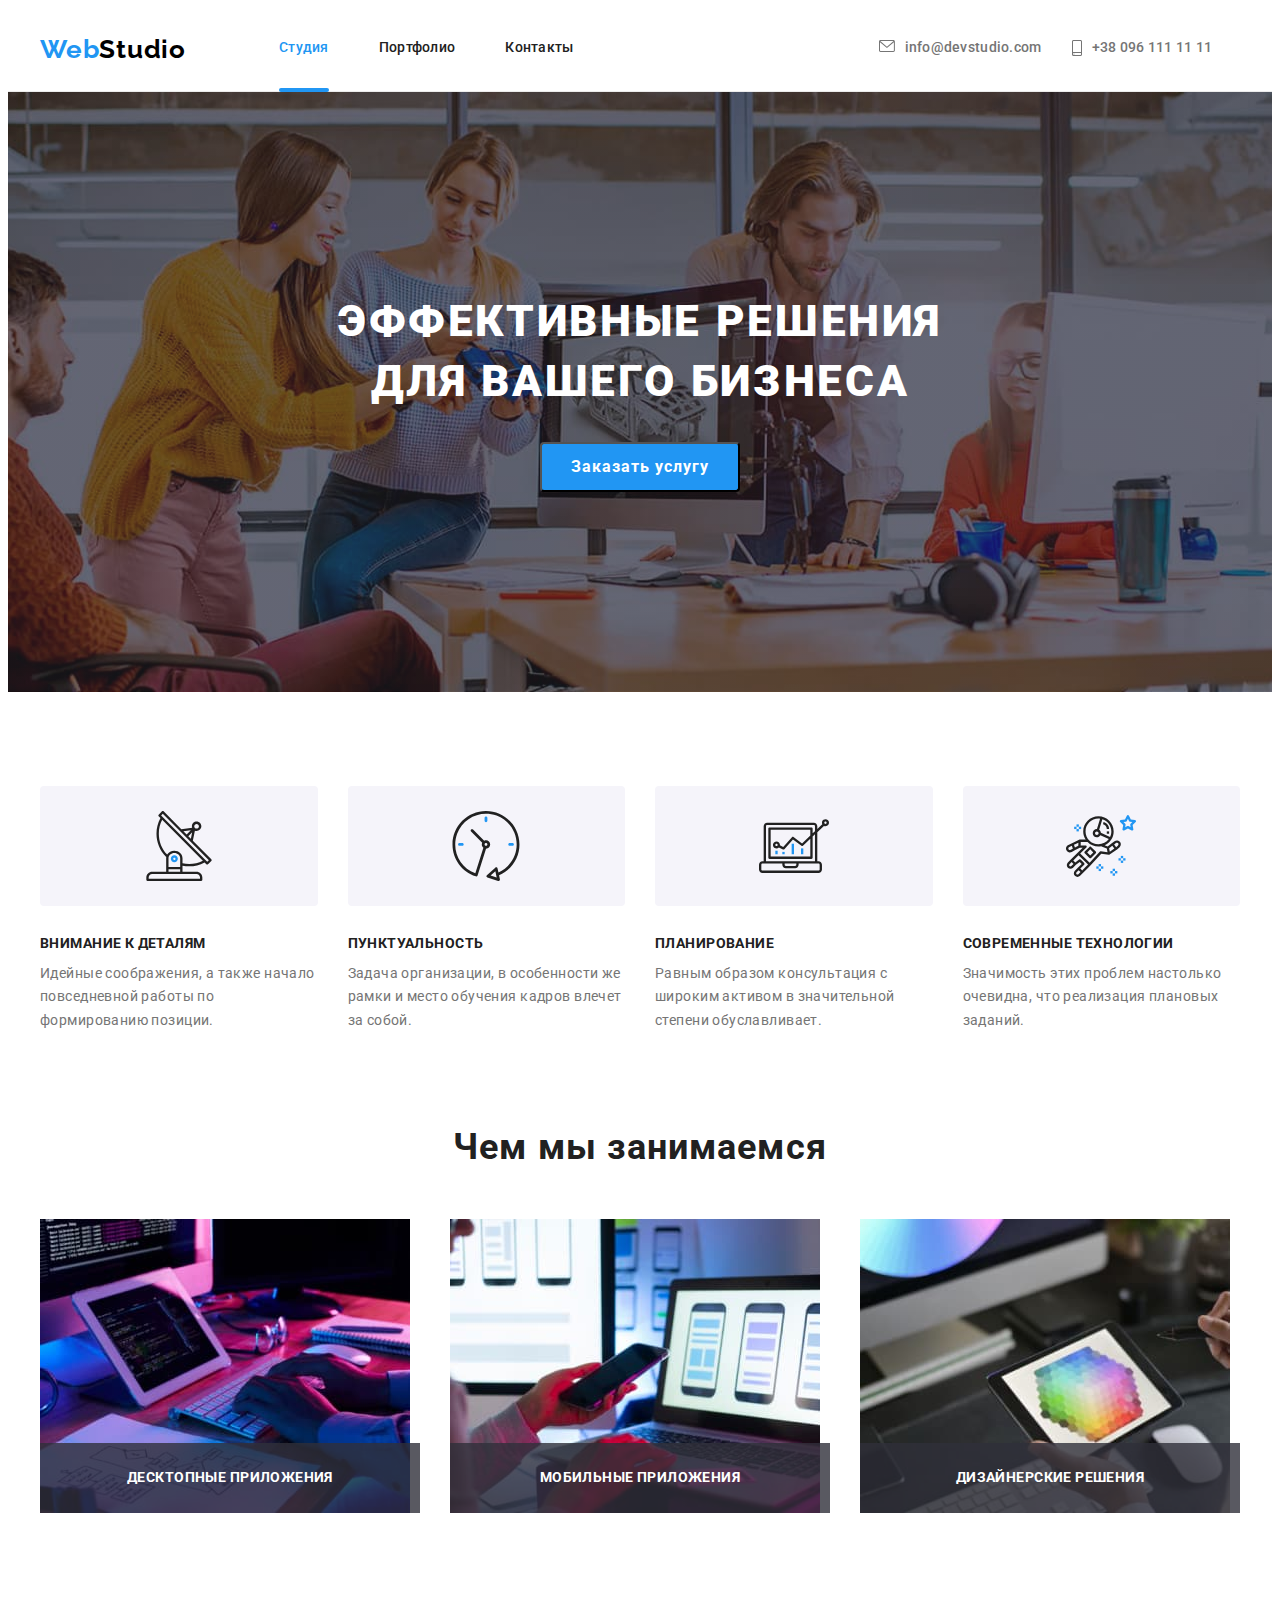
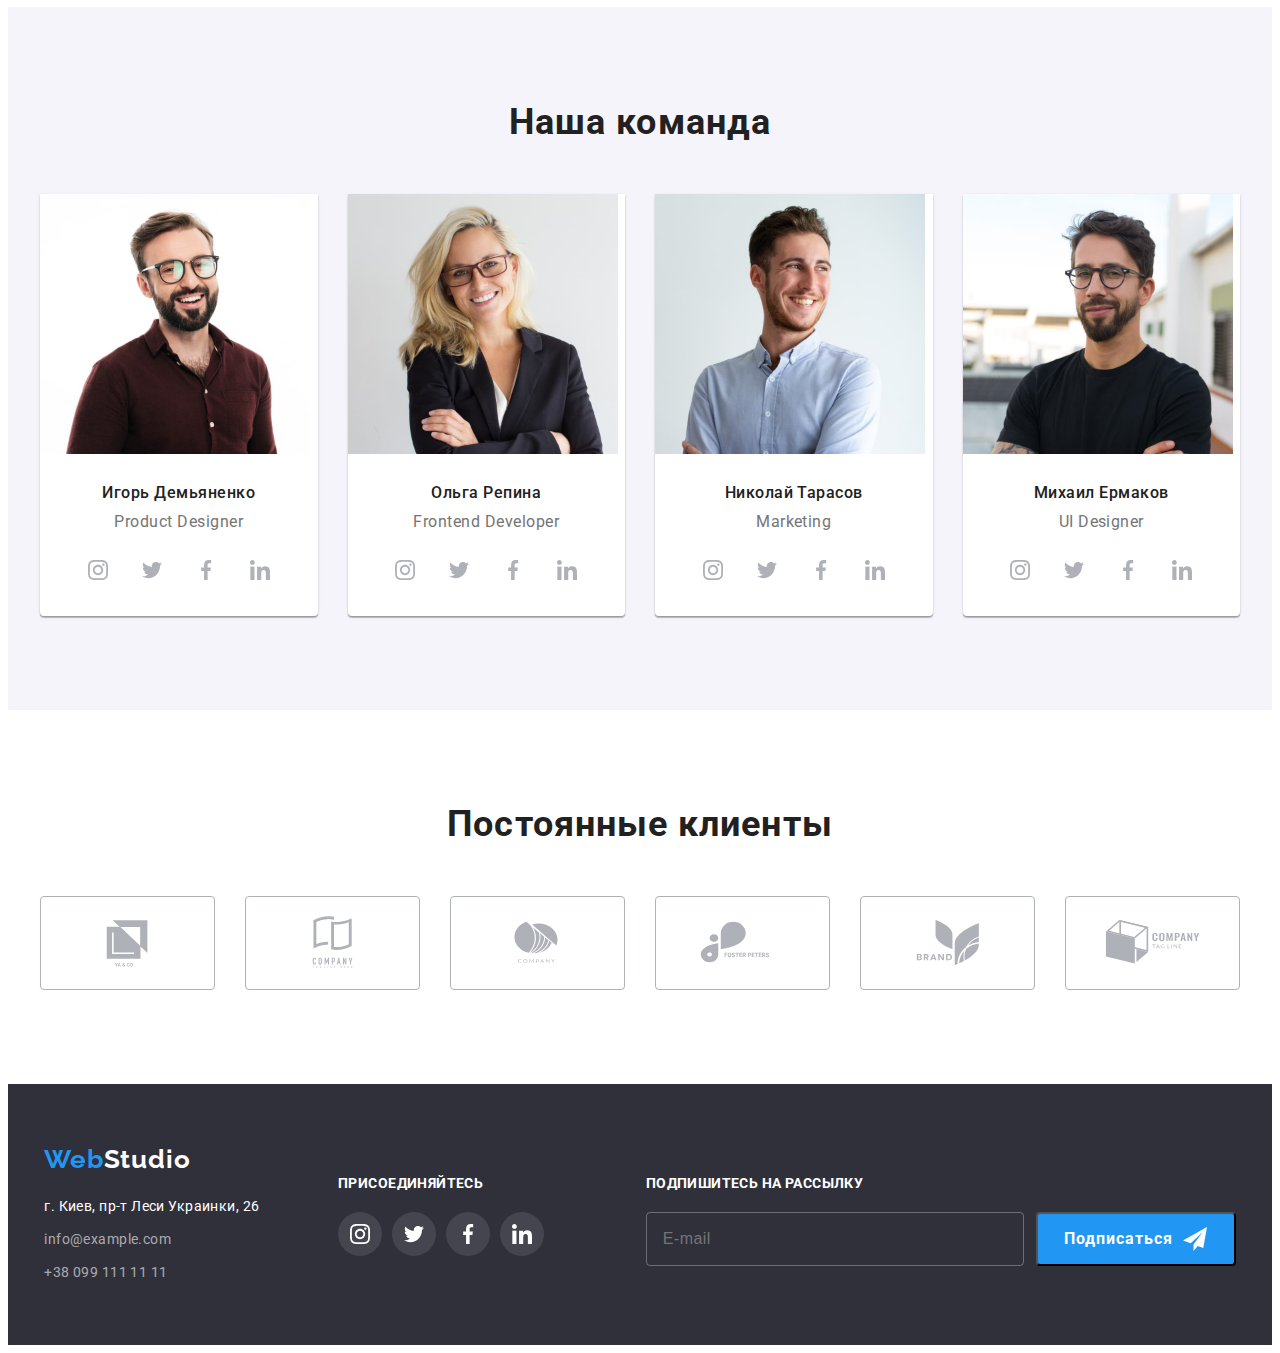
==== commit eecadfdd: "all" ====
--- a/index.html
+++ b/index.html
@@ -44,7 +44,7 @@
               </a>
             </li>
             <li class="contact__item">
-              <a href="tel:+380961111111" class="contact__link--color">
+              <a href="tel:+380961111111" class="contact__link contact__link--color">
                 <svg class="contact__icon" height="16" width="10">
                   <use href="./images/svg/icons.svg#icon-tel" />
                 </svg>
@@ -221,7 +221,7 @@
         </div>
       </section>
 
-      <!-- <section class="section action">
+      <section class="section action">
         <div class="container">
           <h2 class="action__title">Чем мы занимаемся</h2>
           <ul class="action__list">
@@ -254,7 +254,7 @@
             </li>
           </ul>
         </div>
-      </section> -->
+      </section>
 
       <section class="section team">
         <div class="container">
--- a/css/main.min.css
+++ b/css/main.min.css
@@ -1 +1 @@
-@import"https://fonts.googleapis.com/css2?family=Raleway:wght@700&family=Roboto:wght@400;500;700;900&display=swap";img{display:block;max-width:100%;height:auto}h1,h2,h3{margin:0}p{margin:0}ul{list-style:none;margin:0;padding:0}a{text-decoration:none;color:inherit}.button{display:flex;justify-content:center;align-items:center;text-align:center;min-width:200px;min-height:50px;padding:10px 10px;background-color:#2196f3;color:#fff;border-radius:4px;cursor:pointer;margin-left:auto;margin-right:auto;font-family:inherit;font-size:16px;font-weight:700;line-height:1.87;letter-spacing:.06em}.section{padding-top:60px;padding-bottom:60px}@media screen and (min-width: 1200px){.section{padding-top:94px;padding-bottom:94px}}.container{max-width:1200px;padding:0 15px;margin:0 auto}@media screen and (min-width: 480px){.container{max-width:480px}}@media screen and (min-width: 768px){.container{max-width:768px}}@media screen and (min-width: 1200px){.container{max-width:1200px}}.address__link:hover,.contact__link:hover,.menu__link:hover,.address__link:focus,.contact__link:focus,.menu__link:focus{color:#2196f3}.client__link,.social__link,.feature__box,.agreement__box,.agreement__label,.modal__button{display:flex;justify-content:center;align-items:center}.header{border-bottom:1px solid #ececec}.header__container{display:flex;justify-content:space-between}.header__wrapper{display:flex;z-index:50}@media screen and (max-width: 767px){.header__wrapper{display:none;width:100%;background-color:#fff;padding:48px 40px}}.header__wrapper.is-open{display:flex;flex-direction:column;position:fixed;top:0;left:0;height:100vh;width:100vw;justify-content:space-between}.menu__list{margin-bottom:305px}@media screen and (max-width: 768px){.menu__item:not(:last-child){margin-bottom:32px}}.menu__link{color:#212121;font-size:40px;font-weight:500;line-height:1.17;letter-spacing:.02em;padding:0;display:inline-block;transition:color 250ms cubic-bezier(0.4, 0, 0.2, 1);z-index:40}.menu__link.current{color:#2196f3}@media screen and (min-width: 768px){.menu__link.current{position:relative}}@media screen and (min-width: 768px){.menu__link.current::after{content:"";position:absolute;width:100%;height:4px;bottom:-2px;left:0;background-color:#2196f3;border-radius:4px}}.menu__button{display:flex;margin:0px;padding:0px;border:none;background-color:rgba(0,0,0,0)}.menu__button.is-open{position:fixed;top:0;right:0}@media screen and (min-width: 768px){.menu__button{display:none}}.logo{display:inline-block;padding:15px 0;color:#000;font-family:"Raleway",sans-serif;font-size:24px;font-weight:700;line-height:1.16;letter-spacing:.03em}.logo__part{color:#2196f3}.contact{display:flex;flex-direction:column-reverse}.contact__item:not(:first-child){margin-bottom:32px}.contact__link{color:#757575;font-size:24px;font-weight:500;line-height:1.16;letter-spacing:.02em;transition:color 250ms cubic-bezier(0.4, 0, 0.2, 1)}.contact__link--color{font-size:34px;font-weight:500;line-height:1.17;letter-spacing:.02em;color:#2196f3}.contact__icon{fill:currentColor;margin-right:10px}.header-social__list{display:flex;flex-wrap:wrap;justify-content:left;margin-top:64px}@media screen and (min-width: 768px){.header-social__list{display:none}}.header-social__item{color:#2196f3;font-size:18px;font-weight:500;line-height:1.2;letter-spacing:.02em}.header-social__item:not(:last-child){border-right:1px solid rgba(33,33,33,.2);padding-right:10px}.header-social__item:not(:first-child){padding-left:10px}.menu__button{padding-top:10px;padding-bottom:10px;z-index:51}.menu__button:focus{fill:#2196f3}.menu__button.is-open{position:fixed;top:0;right:3%}.menu__button .icon-mobile-close{display:none}.menu__button.is-open .icon-mobile-close{display:block}.menu__button.is-open .icon-mobile-open{display:none}.header__wrapper.is-open .contact__icon{display:none}.hero{margin:0 auto;background-image:linear-gradient(rgba(47, 48, 58, 0.4), rgba(47, 48, 58, 0.4)),url(../images/hero.jpg);background-repeat:no-repeat;background-position:center;background-size:cover;padding-top:118px;padding-bottom:118px}@media screen and (min-width: 1200px){.hero{padding-top:200px;padding-bottom:200px}}.hero__container{text-align:center}.hero__title{color:#fff;text-transform:uppercase;font-size:26px;font-weight:900;line-height:1.61;letter-spacing:.06em;margin-bottom:30px}@media screen and (min-width: 1200px){.hero__title{font-size:44px;font-weight:900;line-height:1.36;letter-spacing:.06em}}.hero__button{transition:background-color 250ms cubic-bezier(0.4, 0, 0.2, 1),color 250ms cubic-bezier(0.4, 0, 0.2, 1);padding:0}.hero__button:hover,.hero__button:focus{background-color:#fff;color:#2196f3}.backdrop{position:fixed;top:0;right:0;width:100%;height:100%;background-color:rgba(0,0,0,.2);opacity:1;transition:opacity 250ms cubic-bezier(0.4, 0, 0.2, 1),visibility 250ms cubic-bezier(0.4, 0, 0.2, 1);z-index:55}.backdrop.is-hidden{visibility:hidden;opacity:0;pointer-events:none}.backdrop.is-hidden.modal{transform:translate(0)}.modal{position:absolute;top:50%;left:50%;transform:translate(-50%, -50%);padding:40px;max-width:450px;width:100%;max-height:609px;height:100%;background-color:#fff;border-radius:4px;transition:transform 250ms cubic-bezier(0.4, 0, 0.2, 1)}@media screen and (min-width: 1200px){.modal{max-width:528px;width:100%}}.modal__title{font-size:20px;font-weight:700;line-height:1.15;letter-spacing:.03em;text-align:center;margin-bottom:12px}.modal__button{cursor:pointer;position:absolute;top:8px;right:8px;width:30px;height:30px;margin:0;border:1px solid rgba(0,0,0,.1);border-radius:50%;background-color:inherit}.modal__button:hover .modal__icon,.modal__button:focus .modal__icon{fill:#2196f3}.modal__icon{transition:fill 250ms cubic-bezier(0.4, 0, 0.2, 1)}.form__item{position:relative;display:flex;flex-direction:column}.form__item:not(:last-child){margin-bottom:10px}.form__label{text-align:left;margin-bottom:4px;font-size:12px;font-weight:400;line-height:1.16;letter-spacing:.01em;color:#757575}.form__input{cursor:pointer;border:1px solid rgba(33,33,33,.2);border-radius:4px;outline:rgba(0,0,0,0);padding:10px 42px;transition:border 250ms cubic-bezier(0.4, 0, 0.2, 1)}.form__input:hover,.form__input:focus{border:1px solid #2196f3}.form__input--comment{height:120px;padding:12px 16px;font-size:12px;font-weight:400;line-height:1.16;letter-spacing:.01em;resize:none}.form__input:hover~.form__icon,.form__input:focus~.form__icon{fill:#2196f3}.form__icon{position:absolute;top:50%;left:12px;transition:fill 250ms cubic-bezier(0.4, 0, 0.2, 1)}.agreement{margin-bottom:30px;margin-top:20px}.agreement__label{font-size:12px;font-weight:400;line-height:1.16;letter-spacing:.03em;color:#757575}@media screen and (min-width: 1200px){.agreement__label{font-size:14px;font-weight:400;line-height:1.71;letter-spacing:.03em}}.agreement__input{-webkit-appearance:none;-moz-appearance:none;appearance:none}.agreement__box{border:2px solid #000;border-radius:2px;width:16px;height:15px;margin-right:7px}.agreement__input:checked+.agreement__box{background-color:#2196f3;border-color:#2196f3}.agreement__link{color:#2196f3;text-decoration:underline}.form__button{width:200px;height:50px;padding:0;margin-bottom:19px;box-shadow:0px 4px 4px rgba(0,0,0,.15)}.feature__list{margin:0}@media screen and (min-width: 768px)and (max-width: 1199px){.feature__list{display:flex;flex-wrap:wrap;margin:-15px}}@media screen and (min-width: 1200px){.feature__list{display:flex}}.feature__item{width:100%}@media screen and (max-width: 767px){.feature__item:not(:last-child){margin-bottom:30px}}@media screen and (min-width: 768px)and (max-width: 1199px){.feature__item:nth-child(-n+2){margin-bottom:30px}}@media screen and (min-width: 768px){.feature__item{width:calc((100% - 60px)/2);margin:0 15px}}@media screen and (min-width: 1200px){.feature__item{margin:0;width:100%}}@media screen and (min-width: 1200px){.feature__item:not(:last-child){margin-right:30px}}.feature__box{height:120px;background-color:#f5f4fa;border-radius:4px}.feature__subtitle{font-size:14px;font-weight:700;line-height:1.14;letter-spacing:.03em;text-transform:uppercase;margin-top:30px;margin-bottom:10px}.feature__text{color:#757575;font-size:14px;font-weight:400;line-height:1.71;letter-spacing:.03em;margin:0;padding:0}.action{padding-top:0}.action__title{font-size:36px;font-weight:700;line-height:1.16;letter-spacing:.03em;text-align:center;margin-top:0;margin-bottom:50px}.action__list{display:flex;flex-wrap:wrap;padding-left:0;margin:0}.action__item{width:calc((100% - 60px)/3);position:relative}.action__item:not(:last-child){margin-right:30px}.action__image{display:flex}.action__label{position:absolute;bottom:0;left:0;margin:0;width:100%;padding:27px 0;text-align:center;background-color:rgba(47,48,58,.8);color:#fff;font-size:14px;font-weight:700;line-height:1.14;letter-spacing:.03em;text-transform:uppercase}.team{background-color:#f5f4fa}.team__title{font-size:28px;font-weight:700;line-height:1.17;letter-spacing:.03em;text-align:center;margin-top:0;margin-bottom:30px}@media screen and (min-width: 1200px){.team__title{font-size:36px;font-weight:700;line-height:1.2;letter-spacing:.03em;margin-bottom:50px}}@media screen and (min-width: 768px)and (max-width: 1199px){.team__list{display:flex;flex-wrap:wrap;margin:0 -15px}}@media screen and (min-width: 1200px){.team__list{display:flex}}.team__item{background-color:#fff;border-radius:0 0 4px 4px;padding-bottom:24px;box-shadow:0 2px 1px rgba(0,0,0,.2),0 1px 1px rgba(0,0,0,.14),0 1px 3px rgba(0,0,0,.12)}@media screen and (max-width: 767px){.team__item:not(:last-child){margin-bottom:30px}}@media screen and (min-width: 768px)and (max-width: 1199px){.team__item:nth-child(-n+2){margin-bottom:30px}}@media screen and (min-width: 768px){.team__item{width:calc((100% - 60px)/2);margin:0 15px}}@media screen and (min-width: 1200px){.team__item{margin:0;width:100%}}@media screen and (min-width: 1200px){.team__item:not(:last-child){margin-right:30px}}.team__box{text-align:center;padding-top:30px}.team__subtitle{font-size:16px;font-weight:500;line-height:1.18;letter-spacing:.03em;margin-bottom:10px}.team__text{color:#757575;font-size:16px;font-weight:400;line-height:1.18;letter-spacing:.03em;margin-bottom:16px}.social{display:flex;justify-content:center}.social__item:not(:last-child){margin-right:10px}.social__link{border-radius:50%;width:44px;height:44px;transition:background-color 250ms cubic-bezier(0.4, 0, 0.2, 1)}.social__link:hover,.social__link:focus{background-color:#2196f3}.social__link:hover .social__icon,.social__link:focus .social__icon{fill:#fff}.social__icon{fill:#afb1b8;transition:fill 250ms cubic-bezier(0.4, 0, 0.2, 1)}.client__title{font-size:28px;font-weight:700;line-height:1.17;letter-spacing:.03em;margin-bottom:30px;text-align:center}@media screen and (min-width: 1200px){.client__title{margin-bottom:50px;font-size:36px;font-weight:700;line-height:1.16;letter-spacing:.03em}}@media screen and (max-width: 1199px){.client__list{display:flex;flex-wrap:wrap;margin:0 -15px}}@media screen and (min-width: 1200px){.client__list{display:flex;justify-content:space-between}}@media screen and (max-width: 767px){.client__item:nth-child(-n+4){margin-bottom:30px}}@media screen and (min-width: 768px)and (max-width: 1199px){.client__item:nth-child(-n+3){margin-bottom:30px}}@media screen and (max-width: 767px){.client__item{width:calc((100% - 60px)/2);margin:0 15px}}@media screen and (min-width: 768px){.client__item{width:calc((100% - 90px)/3);margin:0 15px}}@media screen and (min-width: 1200px){.client__item{margin:0;width:100%}}@media screen and (min-width: 1200px){.client__item:not(:last-child){margin-right:30px}}.client__link{height:92px;border:1px solid #afb1b8;border-radius:4px;transition:border-color 250ms cubic-bezier(0.4, 0, 0.2, 1)}.client__link:hover,.client__link:focus{border-color:#2196f3}.client__link:hover .client__icon,.client__link:focus .client__icon{fill:#2196f3}.client__icon{fill:#afb1b8;transition:fill 250ms cubic-bezier(0.4, 0, 0.2, 1)}.footer{background-color:#2f303a}.footer__container{padding:60px 15px}@media screen and (min-width: 768px){.footer__container{display:flex;flex-wrap:wrap;flex-basis:calc((100% - 10px)/2);justify-content:space-around}}@media screen and (max-width: 1199px){.footer__container{text-align:center}}@media screen and (max-width: 1199px){.footer__holder{margin-bottom:60px}}@media screen and (min-width: 1200px){.footer__holder{margin-right:70px}}.footer__logo{padding:0;color:#fff;font-size:24px;font-weight:700;line-height:1.16;letter-spacing:.03em;margin-bottom:20px}@media screen and (min-width: 1200px){.footer__logo{font-size:26px;font-weight:700;line-height:1.19;letter-spacing:.03em}}.address__item:not(:last-child){margin-bottom:8px}@media screen and (min-width: 1200px){.address__item:not(:last-child){margin-bottom:9px}}.address__link{font-style:normal;color:rgba(255,255,255,.6);font-size:14px;font-weight:400;line-height:1.71;letter-spacing:.03em;transition:color 250ms cubic-bezier(0.4, 0, 0.2, 1)}.address__link--color{color:#fff}@media screen and (max-width: 767px){.footer__box{margin-bottom:60px}}@media screen and (min-width: 768px){.footer__box{margin-top:25px}}@media screen and (min-width: 1200px){.footer__box{margin-top:32px;margin-right:93px}}.footer__title{color:#fff;font-size:14px;font-weight:700;line-height:1.14;letter-spacing:.03em;text-transform:uppercase;text-decoration:none;margin-bottom:20px;margin-top:0}.social__link--background-color{background-color:rgba(255,255,255,.1);transition:background-color 250ms cubic-bezier(0.4, 0, 0.2, 1)}.social__icon--fill{fill:#fff}@media screen and (min-width: 1200px){.subscription{margin-top:32px}}.subscription__wrapper{display:flex;flex-wrap:wrap}.subscription__input{padding-left:16px;width:100%;height:50px;border:1px solid rgba(255,255,255,.3);border-radius:4px;background:inherit;color:#fff;font-size:16px;font-weight:400;line-height:1.25;letter-spacing:.03em}@media screen and (max-width: 1199px){.subscription__input{margin-bottom:20px}}@media screen and (min-width: 1200px){.subscription__input{margin-right:12px;width:358px}}.subscription__icon{margin-left:10px}.visually-hidden{position:absolute;width:1px;height:1px;margin:-1px;border:0;padding:0;white-space:nowrap;-webkit-clip-path:inset(100%);clip-path:inset(100%);clip:rect(0 0 0 0);overflow:hidden}.portfolio{margin:94px auto}.filter{display:flex;justify-content:center;margin-bottom:50px;margin-top:0;padding-left:0}.filter__item:not(:last-child){margin-right:8px}.filter__link{background-color:#f5f4fa;color:#212121;border:0;cursor:pointer;font-size:16px;font-weight:500;line-height:1.62;letter-spacing:.03em;border-radius:4px;padding:6px 20px;transition:background-color 250ms cubic-bezier(0.4, 0, 0.2, 1),color 250ms cubic-bezier(0.4, 0, 0.2, 1),box-shadow 250ms cubic-bezier(0.4, 0, 0.2, 1)}.filter__link:hover,.filter__link:focus{box-shadow:0 3px 1px rgba(0,0,0,.1),0 1px 2px rgba(0,0,0,.08),0 2px 2px rgba(0,0,0,.12);background-color:#2196f3;color:#fff;border:0}.work{display:flex;flex-wrap:wrap;margin-top:0;padding:0}.work__item:not(:nth-child(3n)){margin-right:30px}.work__item:not(:nth-child(n+7)){margin-bottom:30px}.work__link{display:block;transition:box-shadow 250ms cubic-bezier(0.4, 0, 0.2, 1)}.work__link:hover,.work__link:focus{box-shadow:0 1px 1px rgba(0,0,0,.12),0 4px 4px rgba(0,0,0,.06),1px 4px 6px rgba(0,0,0,.16)}.work__link:hover .kard__text,.work__link:focus .kard__text{transform:translateX(0)}.kard{position:relative;overflow:hidden}.kard__image{display:block}.kard__text{position:absolute;bottom:0;left:0;margin:0;width:100%;height:100%;padding:63px 24px;text-align:left;background-color:rgba(33,149,243,.9);color:#fff;font-size:18px;font-weight:400;line-height:1.55;letter-spacing:.03em;transform:translateY(101%);transition:transform 250ms cubic-bezier(0.4, 0, 0.2, 1)}.work__box{border-right:1px solid #eee;border-bottom:1px solid #eee;border-left:1px solid #eee;padding:20px 24px}.work__subtitle{font-size:18px;font-weight:700;line-height:2;letter-spacing:.06em;margin-bottom:4px}.work__text{color:#757575;font-size:16px;font-weight:400;line-height:1.87;letter-spacing:.03em}body{background-color:var(--background-color);color:#212121;font-family:"Roboto",sans-serif}/*# sourceMappingURL=main.min.css.map */+@import"https://fonts.googleapis.com/css2?family=Raleway:wght@700&family=Roboto:wght@400;500;700;900&display=swap";img{display:block;max-width:100%;height:auto}h1,h2,h3{margin:0}p{margin:0}ul{list-style:none;margin:0;padding:0}a{text-decoration:none;color:inherit}.button{display:flex;justify-content:center;align-items:center;text-align:center;min-width:200px;min-height:50px;padding:10px 10px;background-color:#2196f3;color:#fff;border-radius:4px;cursor:pointer;margin-left:auto;margin-right:auto;font-family:inherit;font-size:16px;font-weight:700;line-height:1.87;letter-spacing:.06em}.section{padding-top:60px;padding-bottom:60px}@media screen and (min-width: 1200px){.section{padding-top:94px;padding-bottom:94px}}.container{max-width:1200px;padding:0 15px;margin:0 auto}@media screen and (min-width: 480px){.container{max-width:480px}}@media screen and (min-width: 768px){.container{max-width:768px}}@media screen and (min-width: 1200px){.container{max-width:1200px}}.address__link:hover,.contact__link:hover,.menu__link:hover,.address__link:focus,.contact__link:focus,.menu__link:focus{color:#2196f3}.client__link,.social__link,.feature__box,.agreement__box,.agreement__label,.modal__button{display:flex;justify-content:center;align-items:center}.header{border-bottom:1px solid #ececec;position:relative}.header__container{display:flex}@media screen and (max-width: 767px){.header__container{justify-content:space-between}}@media screen and (max-width: 767px){.header__container{position:relative}}.header__wrapper{display:flex;z-index:50}@media screen and (min-width: 1200px){.header__wrapper{justify-content:space-between}}@media screen and (max-width: 767px){.header__wrapper{display:none;width:100%;background-color:#fff;padding:48px 40px}}.header__wrapper.is-open{display:flex;flex-direction:column;position:fixed;top:0;left:0;height:100vh;width:100vw;justify-content:space-between}.logo{display:inline-block;padding:15px 0;color:#000;font-family:"Raleway",sans-serif;font-size:24px;font-weight:700;line-height:1.16;letter-spacing:.03em}.logo__part{color:#2196f3}@media screen and (min-width: 768px){.logo{padding:26px 0}}@media screen and (min-width: 1200px){.logo{font-size:26px;font-weight:700;line-height:1.19;letter-spacing:.03em}}@media screen and (max-width: 767px){.menu{margin-bottom:302px}}@media screen and (min-width: 768px){.menu{margin-left:88px}}@media screen and (min-width: 1200px){.menu{margin-left:93px}}@media screen and (min-width: 768px){.menu__list{margin-right:80px}}@media screen and (min-width: 1200px){.menu__list{margin-right:305px}}@media screen and (max-width: 767px){.menu__list{flex-direction:column;justify-content:space-between}}@media screen and (min-width: 768px){.menu__list{display:flex}}@media screen and (max-width: 767px){.menu__item:not(:last-child){margin-bottom:32px}}@media screen and (min-width: 768px){.menu__item:not(:last-child){margin-right:50px}}.menu__link{color:#212121;font-size:40px;font-weight:500;line-height:1.17;letter-spacing:.02em;padding:0;display:inline-block;transition:color 250ms cubic-bezier(0.4, 0, 0.2, 1);z-index:40}@media screen and (min-width: 768px){.menu__link{font-size:14px;font-weight:500;line-height:1.1;letter-spacing:.02em;margin-top:32px;margin-bottom:32px}}.menu__link.current{color:#2196f3}@media screen and (min-width: 768px){.menu__link.current{position:relative}}@media screen and (min-width: 768px){.menu__link.current::after{content:"";position:absolute;width:100%;height:4px;bottom:-33px;left:0;background-color:#2196f3;border-radius:4px}}@media screen and (min-width: 1200px){.menu__link.current::after{content:"";position:absolute;width:100%;height:4px;bottom:-37px;left:0;background-color:#2196f3;border-radius:4px}}.menu__button{display:flex;margin:0px;padding:0px;border:none;background-color:rgba(0,0,0,0)}.menu__button.is-open{position:fixed;top:0;right:0}@media screen and (min-width: 768px){.menu__button{display:none}}.contact{display:flex}@media screen and (max-width: 767px){.contact{flex-direction:column-reverse}}@media screen and (min-width: 1200px){.contact{flex-direction:row}}@media screen and (min-width: 768px)and (max-width: 1199px){.contact{flex-wrap:wrap;flex-basis:50%;align-content:center}}@media screen and (min-width: 768px)and (max-width: 1199px){.contact__item:nth-child(1){margin-bottom:10px}}@media screen and (min-width: 1200px){.contact__item:first-child{margin-right:30px}}@media screen and (max-width: 767px){.contact__item:not(:first-child){margin-bottom:32px}}.contact__link{color:#757575;font-size:24px;font-weight:500;line-height:1.16;letter-spacing:.02em;transition:color 250ms cubic-bezier(0.4, 0, 0.2, 1)}@media screen and (min-width: 1200px){.contact__link{padding:32px 0}}@media screen and (min-width: 768px){.contact__link{display:flex}}@media screen and (min-width: 768px){.contact__link{font-size:12px;font-weight:500;line-height:1.16;letter-spacing:.02em}}@media screen and (min-width: 1200px){.contact__link{font-size:14px;font-weight:500;line-height:1.14;letter-spacing:.02em}}@media screen and (max-width: 767px){.contact__link--color{font-size:34px;font-weight:500;line-height:1.17;letter-spacing:.02em;color:#2196f3}}.contact__icon{fill:currentColor}@media screen and (min-width: 768px){.contact__icon{margin-right:8px}}@media screen and (min-width: 1200px){.contact__icon{margin-right:10px}}.header-social__list{display:flex;flex-wrap:wrap;justify-content:left;margin-top:64px}@media screen and (min-width: 768px){.header-social__list{display:none}}.header-social__item{color:#2196f3;font-size:18px;font-weight:500;line-height:1.2;letter-spacing:.02em}.header-social__item:not(:last-child){border-right:1px solid rgba(33,33,33,.2);padding-right:10px}.header-social__item:not(:first-child){padding-left:10px}.menu__button{padding-top:10px;padding-bottom:10px;z-index:51}.menu__button:focus{fill:#2196f3}.menu__button.is-open{position:fixed;top:0;right:3%}.menu__button .icon-mobile-close{display:none}.menu__button.is-open .icon-mobile-close{display:block}.menu__button.is-open .icon-mobile-open{display:none}.header__wrapper.is-open .contact__icon{display:none}.hero{max-width:1600px;margin:0 auto;background-image:linear-gradient(rgba(47, 48, 58, 0.4), rgba(47, 48, 58, 0.4)),url(../images/hero.jpg);background-repeat:no-repeat;background-position:center;background-size:cover;padding-top:118px;padding-bottom:118px}@media screen and (min-width: 1200px){.hero{padding-top:200px;padding-bottom:200px}}.hero__container{text-align:center}.hero__title{color:#fff;text-transform:uppercase;font-size:26px;font-weight:900;line-height:1.61;letter-spacing:.06em;margin-bottom:30px}@media screen and (min-width: 1200px){.hero__title{font-size:44px;font-weight:900;line-height:1.36;letter-spacing:.06em}}.hero__button{transition:background-color 250ms cubic-bezier(0.4, 0, 0.2, 1),color 250ms cubic-bezier(0.4, 0, 0.2, 1);padding:0}.hero__button:hover,.hero__button:focus{background-color:#fff;color:#2196f3}.backdrop{position:fixed;top:0;right:0;width:100%;height:100%;background-color:rgba(0,0,0,.2);opacity:1;transition:opacity 250ms cubic-bezier(0.4, 0, 0.2, 1),visibility 250ms cubic-bezier(0.4, 0, 0.2, 1);z-index:55}.backdrop.is-hidden{visibility:hidden;opacity:0;pointer-events:none}.backdrop.is-hidden.modal{transform:translate(0)}.modal{position:absolute;top:50%;left:50%;transform:translate(-50%, -50%);padding:40px;max-width:450px;width:100%;max-height:609px;height:100%;background-color:#fff;border-radius:4px;transition:transform 250ms cubic-bezier(0.4, 0, 0.2, 1)}@media screen and (min-width: 1200px){.modal{max-width:528px;width:100%}}.modal__title{font-size:20px;font-weight:700;line-height:1.15;letter-spacing:.03em;text-align:center;margin-bottom:12px}.modal__button{cursor:pointer;position:absolute;top:8px;right:8px;width:30px;height:30px;margin:0;border:1px solid rgba(0,0,0,.1);border-radius:50%;background-color:inherit}.modal__button:hover .modal__icon,.modal__button:focus .modal__icon{fill:#2196f3}.modal__icon{transition:fill 250ms cubic-bezier(0.4, 0, 0.2, 1)}.form__item{position:relative;display:flex;flex-direction:column}.form__item:not(:last-child){margin-bottom:10px}.form__label{text-align:left;margin-bottom:4px;font-size:12px;font-weight:400;line-height:1.16;letter-spacing:.01em;color:#757575}.form__input{cursor:pointer;border:1px solid rgba(33,33,33,.2);border-radius:4px;outline:rgba(0,0,0,0);padding:10px 42px;transition:border 250ms cubic-bezier(0.4, 0, 0.2, 1)}.form__input:hover,.form__input:focus{border:1px solid #2196f3}.form__input--comment{height:120px;padding:12px 16px;font-size:12px;font-weight:400;line-height:1.16;letter-spacing:.01em;resize:none}.form__input:hover~.form__icon,.form__input:focus~.form__icon{fill:#2196f3}.form__icon{position:absolute;top:50%;left:12px;transition:fill 250ms cubic-bezier(0.4, 0, 0.2, 1)}.agreement{margin-bottom:30px;margin-top:20px}.agreement__label{font-size:12px;font-weight:400;line-height:1.16;letter-spacing:.03em;color:#757575}@media screen and (min-width: 1200px){.agreement__label{font-size:14px;font-weight:400;line-height:1.71;letter-spacing:.03em}}.agreement__input{-webkit-appearance:none;-moz-appearance:none;appearance:none}.agreement__box{border:2px solid #000;border-radius:2px;width:16px;height:15px;margin-right:7px}.agreement__input:checked+.agreement__box{background-color:#2196f3;border-color:#2196f3}.agreement__link{color:#2196f3;text-decoration:underline}.form__button{width:200px;height:50px;padding:0;margin-bottom:19px;box-shadow:0px 4px 4px rgba(0,0,0,.15)}.feature__list{margin:0}@media screen and (min-width: 768px)and (max-width: 1199px){.feature__list{display:flex;flex-wrap:wrap;margin:-15px}}@media screen and (min-width: 1200px){.feature__list{display:flex}}.feature__item{width:100%}@media screen and (max-width: 767px){.feature__item:not(:last-child){margin-bottom:30px}}@media screen and (min-width: 768px)and (max-width: 1199px){.feature__item:nth-child(-n+2){margin-bottom:30px}}@media screen and (min-width: 768px){.feature__item{width:calc((100% - 60px)/2);margin:0 15px}}@media screen and (min-width: 1200px){.feature__item{margin:0;width:100%}}@media screen and (min-width: 1200px){.feature__item:not(:last-child){margin-right:30px}}.feature__box{height:120px;background-color:#f5f4fa;border-radius:4px}.feature__subtitle{font-size:14px;font-weight:700;line-height:1.14;letter-spacing:.03em;text-transform:uppercase;margin-top:30px;margin-bottom:10px}.feature__text{color:#757575;font-size:14px;font-weight:400;line-height:1.71;letter-spacing:.03em;margin:0;padding:0}.action{padding-top:0}@media screen and (max-width: 1199px){.action{display:none}}.action__title{font-size:36px;font-weight:700;line-height:1.16;letter-spacing:.03em;text-align:center;margin-top:0;margin-bottom:50px}.action__list{display:flex;flex-wrap:wrap;padding-left:0;margin:0}.action__item{width:calc((100% - 60px)/3);position:relative}.action__item:not(:last-child){margin-right:30px}.action__image{display:flex}.action__label{position:absolute;bottom:0;left:0;margin:0;width:100%;padding:27px 0;text-align:center;background-color:rgba(47,48,58,.8);color:#fff;font-size:14px;font-weight:700;line-height:1.14;letter-spacing:.03em;text-transform:uppercase}.team{background-color:#f5f4fa}.team__title{font-size:28px;font-weight:700;line-height:1.17;letter-spacing:.03em;text-align:center;margin-top:0;margin-bottom:30px}@media screen and (min-width: 1200px){.team__title{font-size:36px;font-weight:700;line-height:1.2;letter-spacing:.03em;margin-bottom:50px}}@media screen and (min-width: 768px)and (max-width: 1199px){.team__list{display:flex;flex-wrap:wrap;margin:0 -15px}}@media screen and (min-width: 1200px){.team__list{display:flex}}.team__item{background-color:#fff;border-radius:0 0 4px 4px;padding-bottom:24px;box-shadow:0 2px 1px rgba(0,0,0,.2),0 1px 1px rgba(0,0,0,.14),0 1px 3px rgba(0,0,0,.12)}@media screen and (max-width: 767px){.team__item:not(:last-child){margin-bottom:30px}}@media screen and (min-width: 768px)and (max-width: 1199px){.team__item:nth-child(-n+2){margin-bottom:30px}}@media screen and (min-width: 768px){.team__item{width:calc((100% - 60px)/2);margin:0 15px}}@media screen and (min-width: 1200px){.team__item{margin:0;width:100%}}@media screen and (min-width: 1200px){.team__item:not(:last-child){margin-right:30px}}.team__box{text-align:center;padding-top:30px}.team__subtitle{font-size:16px;font-weight:500;line-height:1.18;letter-spacing:.03em;margin-bottom:10px}.team__text{color:#757575;font-size:16px;font-weight:400;line-height:1.18;letter-spacing:.03em;margin-bottom:16px}.social{display:flex;justify-content:center}.social__item:not(:last-child){margin-right:10px}.social__link{border-radius:50%;width:44px;height:44px;transition:background-color 250ms cubic-bezier(0.4, 0, 0.2, 1)}.social__link:hover,.social__link:focus{background-color:#2196f3}.social__link:hover .social__icon,.social__link:focus .social__icon{fill:#fff}.social__icon{fill:#afb1b8;transition:fill 250ms cubic-bezier(0.4, 0, 0.2, 1)}.client__title{font-size:28px;font-weight:700;line-height:1.17;letter-spacing:.03em;margin-bottom:30px;text-align:center}@media screen and (min-width: 1200px){.client__title{margin-bottom:50px;font-size:36px;font-weight:700;line-height:1.16;letter-spacing:.03em}}@media screen and (max-width: 1199px){.client__list{display:flex;flex-wrap:wrap;margin:0 -15px}}@media screen and (min-width: 1200px){.client__list{display:flex;justify-content:space-between}}@media screen and (max-width: 767px){.client__item:nth-child(-n+4){margin-bottom:30px}}@media screen and (min-width: 768px)and (max-width: 1199px){.client__item:nth-child(-n+3){margin-bottom:30px}}@media screen and (max-width: 767px){.client__item{width:calc((100% - 60px)/2);margin:0 15px}}@media screen and (min-width: 768px){.client__item{width:calc((100% - 90px)/3);margin:0 15px}}@media screen and (min-width: 1200px){.client__item{margin:0;width:100%}}@media screen and (min-width: 1200px){.client__item:not(:last-child){margin-right:30px}}.client__link{height:92px;border:1px solid #afb1b8;border-radius:4px;transition:border-color 250ms cubic-bezier(0.4, 0, 0.2, 1)}.client__link:hover,.client__link:focus{border-color:#2196f3}.client__link:hover .client__icon,.client__link:focus .client__icon{fill:#2196f3}.client__icon{fill:#afb1b8;transition:fill 250ms cubic-bezier(0.4, 0, 0.2, 1)}.footer{background-color:#2f303a}.footer__container{padding:60px 15px}@media screen and (min-width: 768px){.footer__container{display:flex;flex-wrap:wrap;flex-basis:calc((100% - 10px)/2);justify-content:space-around}}@media screen and (max-width: 1199px){.footer__container{text-align:center}}@media screen and (max-width: 1199px){.footer__holder{margin-bottom:60px}}@media screen and (min-width: 1200px){.footer__holder{margin-right:70px}}.footer__logo{padding:0;color:#fff;font-size:24px;font-weight:700;line-height:1.16;letter-spacing:.03em;margin-bottom:20px}@media screen and (min-width: 1200px){.footer__logo{font-size:26px;font-weight:700;line-height:1.19;letter-spacing:.03em}}.address__item:not(:last-child){margin-bottom:8px}@media screen and (min-width: 1200px){.address__item:not(:last-child){margin-bottom:9px}}.address__link{font-style:normal;color:rgba(255,255,255,.6);font-size:14px;font-weight:400;line-height:1.71;letter-spacing:.03em;transition:color 250ms cubic-bezier(0.4, 0, 0.2, 1)}.address__link--color{color:#fff}@media screen and (max-width: 767px){.footer__box{margin-bottom:60px}}@media screen and (min-width: 768px){.footer__box{margin-top:25px}}@media screen and (min-width: 1200px){.footer__box{margin-top:32px;margin-right:93px}}.footer__title{color:#fff;font-size:14px;font-weight:700;line-height:1.14;letter-spacing:.03em;text-transform:uppercase;text-decoration:none;margin-bottom:20px;margin-top:0}.social__link--background-color{background-color:rgba(255,255,255,.1);transition:background-color 250ms cubic-bezier(0.4, 0, 0.2, 1)}.social__icon--fill{fill:#fff}@media screen and (min-width: 1200px){.subscription{margin-top:32px}}.subscription__wrapper{display:flex;flex-wrap:wrap}.subscription__input{padding-left:16px;width:100%;height:50px;border:1px solid rgba(255,255,255,.3);border-radius:4px;background:inherit;color:#fff;font-size:16px;font-weight:400;line-height:1.25;letter-spacing:.03em}@media screen and (max-width: 1199px){.subscription__input{margin-bottom:20px}}@media screen and (min-width: 1200px){.subscription__input{margin-right:12px;width:358px}}.subscription__icon{margin-left:10px}.visually-hidden{position:absolute;width:1px;height:1px;margin:-1px;border:0;padding:0;white-space:nowrap;-webkit-clip-path:inset(100%);clip-path:inset(100%);clip:rect(0 0 0 0);overflow:hidden}.portfolio{margin:94px auto}.filter{display:flex;justify-content:center;margin-bottom:50px;margin-top:0;padding-left:0}.filter__item:not(:last-child){margin-right:8px}.filter__link{background-color:#f5f4fa;color:#212121;border:0;cursor:pointer;font-size:16px;font-weight:500;line-height:1.62;letter-spacing:.03em;border-radius:4px;padding:6px 20px;transition:background-color 250ms cubic-bezier(0.4, 0, 0.2, 1),color 250ms cubic-bezier(0.4, 0, 0.2, 1),box-shadow 250ms cubic-bezier(0.4, 0, 0.2, 1)}.filter__link:hover,.filter__link:focus{box-shadow:0 3px 1px rgba(0,0,0,.1),0 1px 2px rgba(0,0,0,.08),0 2px 2px rgba(0,0,0,.12);background-color:#2196f3;color:#fff;border:0}.work{display:flex;flex-wrap:wrap;margin-top:0;padding:0}.work__item:not(:nth-child(3n)){margin-right:30px}.work__item:not(:nth-child(n+7)){margin-bottom:30px}.work__link{display:block;transition:box-shadow 250ms cubic-bezier(0.4, 0, 0.2, 1)}.work__link:hover,.work__link:focus{box-shadow:0 1px 1px rgba(0,0,0,.12),0 4px 4px rgba(0,0,0,.06),1px 4px 6px rgba(0,0,0,.16)}.work__link:hover .kard__text,.work__link:focus .kard__text{transform:translateX(0)}.kard{position:relative;overflow:hidden}.kard__image{display:block}.kard__text{position:absolute;bottom:0;left:0;margin:0;width:100%;height:100%;padding:63px 24px;text-align:left;background-color:rgba(33,149,243,.9);color:#fff;font-size:18px;font-weight:400;line-height:1.55;letter-spacing:.03em;transform:translateY(101%);transition:transform 250ms cubic-bezier(0.4, 0, 0.2, 1)}.work__box{border-right:1px solid #eee;border-bottom:1px solid #eee;border-left:1px solid #eee;padding:20px 24px}.work__subtitle{font-size:18px;font-weight:700;line-height:2;letter-spacing:.06em;margin-bottom:4px}.work__text{color:#757575;font-size:16px;font-weight:400;line-height:1.87;letter-spacing:.03em}body{background-color:var(--background-color);color:#212121;font-family:"Roboto",sans-serif}/*# sourceMappingURL=main.min.css.map */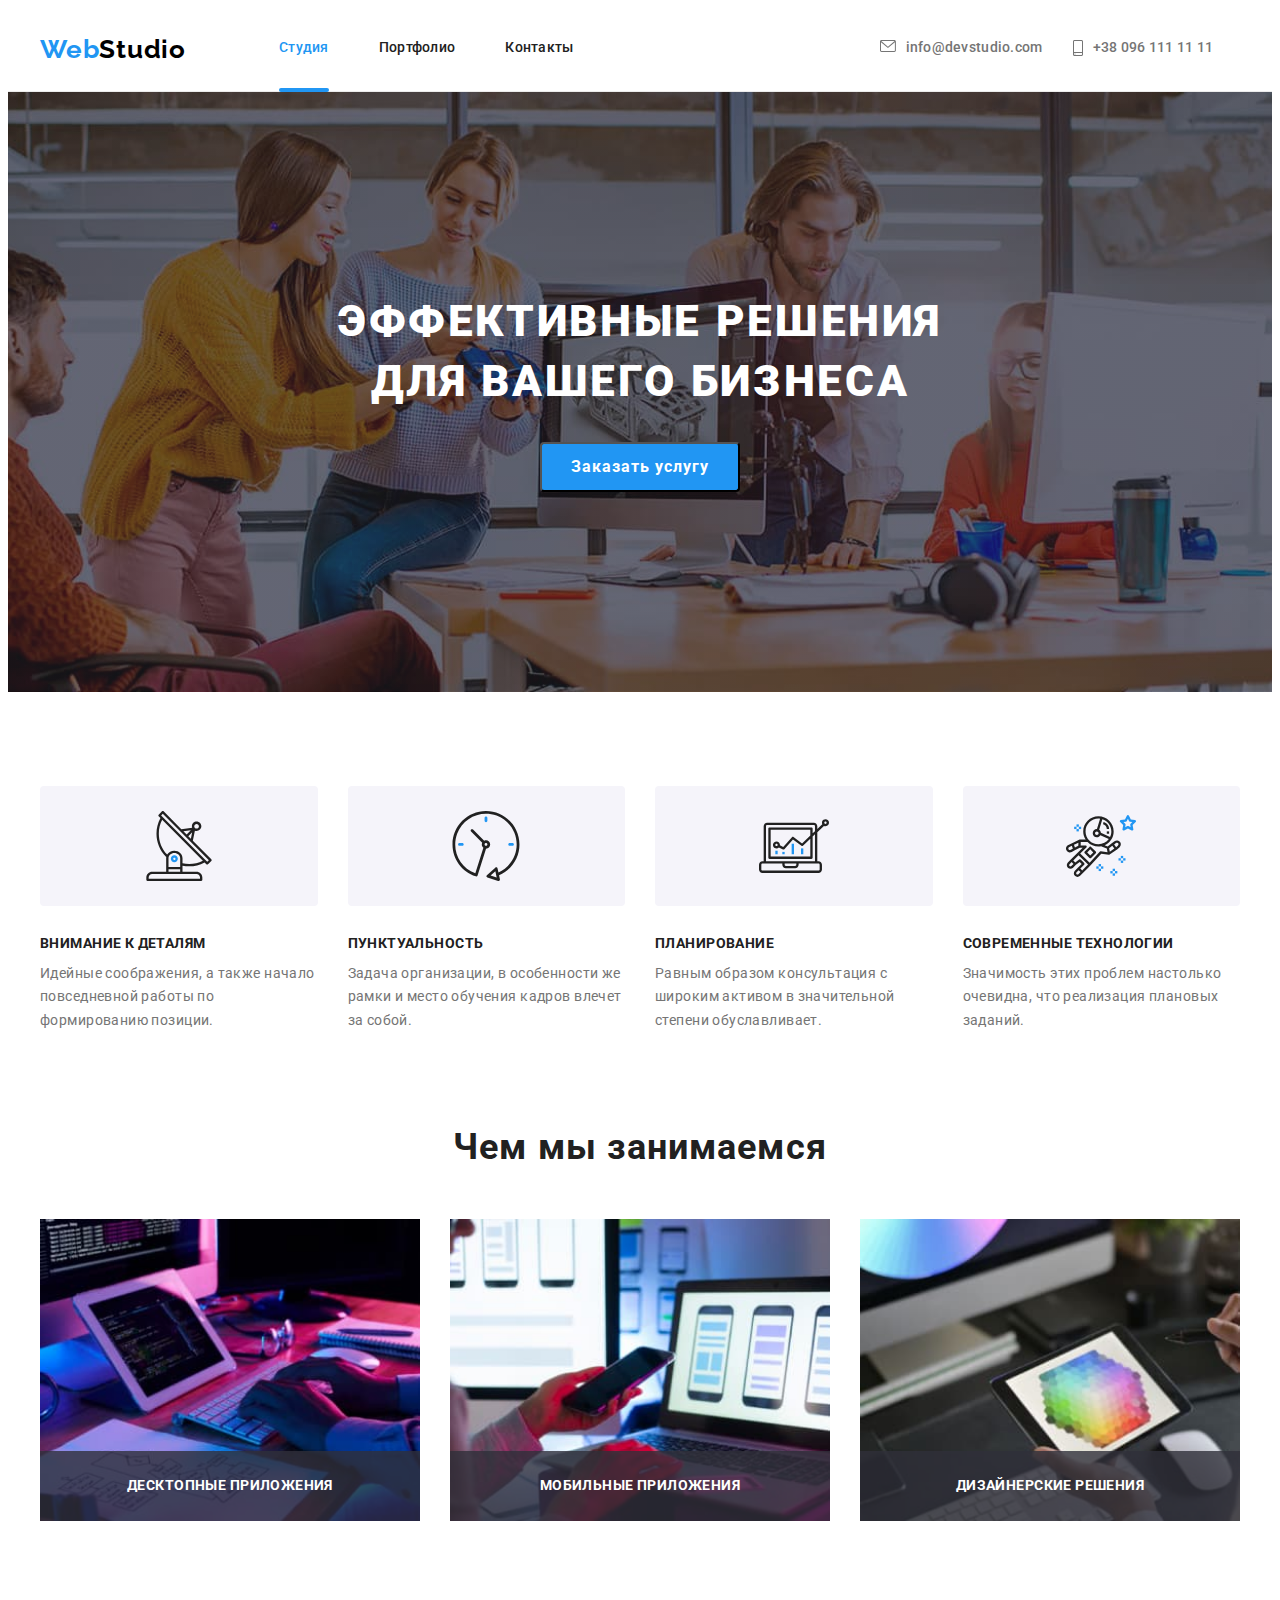
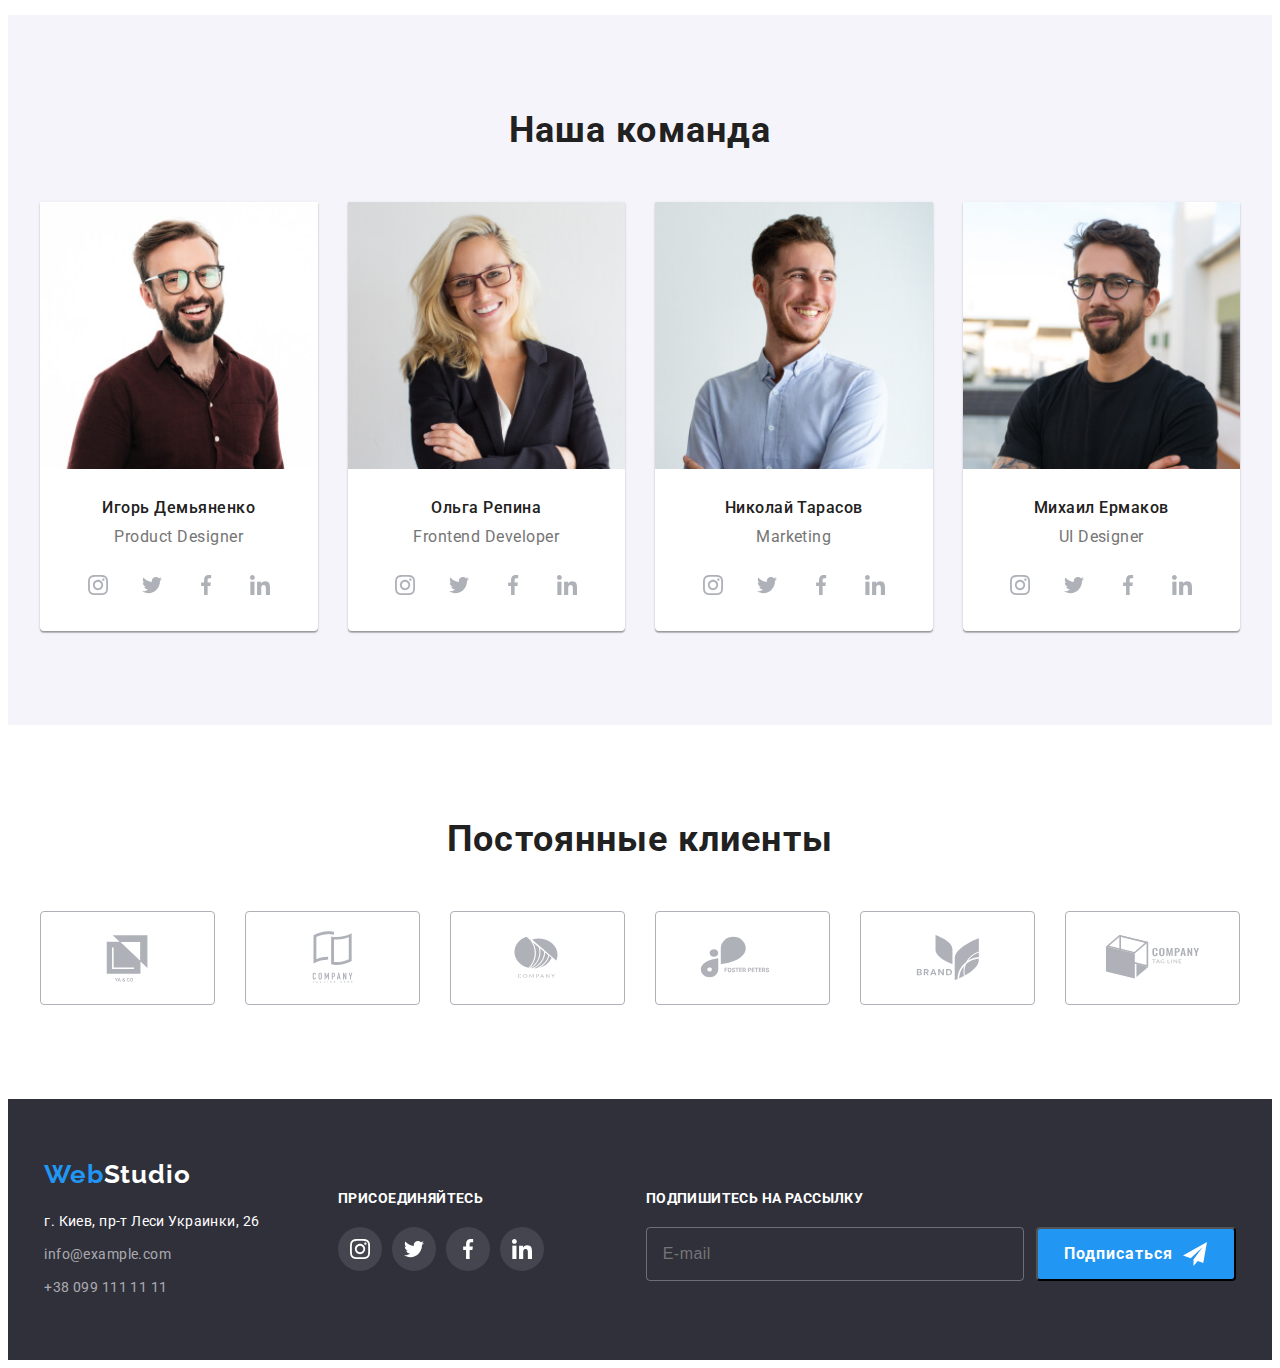
==== commit 0f3ce1b2: "//" ====
--- a/index.html
+++ b/index.html
@@ -261,12 +261,12 @@
           <h2 class="team__title">Наша команда</h2>
           <ul class="team__list">
             <li class="team__item">
-              <img
-                src="./images/img4.jpg"
-                alt="Мужчина в рубашке, очках и с бородой"
-                width="270"
-                class="team__image"
-              />
+              <picture>
+                <source srcset="./images/team/team1-270.jpg 1x, ./images/team/team1-540.jpg 2x" media="(min-width:1200px)" />
+                <source srcset="../images/team/team1-354.jpg 1x, ./images/team/team1-708.jpg 2x" media="(min-width:768px)" />
+                <source srcset="./images/team/team1-450.jpg 1x, ./images/team/team1-900.jpg 2x" media="(min-width:320px)" />
+                <img src="./images/team/team1-450.jpg" alt="Мужчина в рубашке, очках и с бородой" width="270" class="team__image" />
+              </picture>
               <div class="team__box">
                 <h3 class="team__subtitle">Игорь Демьяненко</h3>
                 <p class="team__text">Product Designer</p>
@@ -303,12 +303,12 @@
               </ul>
             </li>
             <li class="team__item">
-              <img
-                src="./images/img5.jpg"
-                alt="Блондинка в очках"
-                width="270"
-                class="team__image"
-              />
+              <picture>
+              <source srcset="./images/team/team2-270.jpg 1x, ./images/team/team2-540.jpg 2x" media="(min-width:1200px)" />
+              <source srcset="../images/team/team2-354.jpg 1x, ./images/team/team2-708.jpg 2x" media="(min-width:768px)" />
+              <source srcset="./images/team/team2-450.jpg 1x, ./images/team/team2-900.jpg 2x" media="(min-width:320px)" />
+              <img src="./images/team/team2-450.jpg" alt="Блондинка в очках" width="270" class="team__image" />
+              </picture>
               <div class="team__box">
                 <h3 class="team__subtitle">Ольга Репина</h3>
                 <p class="team__text">Frontend Developer</p>
@@ -346,12 +346,12 @@
               </ul>
             </li>
             <li class="team__item">
-              <img
-                src="./images/img6.jpg"
-                alt="Мужчина в белой рубашке с бородой"
-                width="270"
-                class="team__image"
-              />
+                <picture>
+                  <source srcset="./images/team/team3-270.jpg 1x, ./images/team/team3-540.jpg 2x" media="(min-width:1200px)" />
+                  <source srcset="../images/team/team3-354.jpg 1x, ./images/team/team3-708.jpg 2x" media="(min-width:768px)" />
+                  <source srcset="./images/team/team3-450.jpg 1x, ./images/team/team3-900.jpg 2x" media="(min-width:320px)" />
+                  <img src="./images/team/team3-450.jpg" alt="Мужчина в белой рубашке с бородой" width="270" class="team__image" />
+                </picture>
               <div class="team__box">
                 <h3 class="team__subtitle">Николай Тарасов</h3>
                 <p class="team__text">Marketing</p>
@@ -389,12 +389,12 @@
               </ul>
             </li>
             <li class="team__item">
-              <img
-                src="./images/img7.jpg"
-                alt="Мужчина в черной футболке, очках и с бородой"
-                width="270"
-                class="team__image"
-              />
+              <picture>
+                <source srcset="./images/team/team4-270.jpg 1x, ./images/team/team4-540.jpg 2x" media="(min-width:1200px)" />
+                <source srcset="../images/team/team4-354.jpg 1x, ./images/team/team4-708.jpg 2x" media="(min-width:768px)" />
+                <source srcset="./images/team/team4-450.jpg 1x, ./images/team/team4-900.jpg 2x" media="(min-width:320px)" />
+                <img src="./images/team/team4-450.jpg" alt="Мужчина в черной футболке, очках и с бородой" width="270" class="team__image" />
+              </picture>
               <div class="team__box">
                 <h3 class="team__subtitle">Михаил Ермаков</h3>
                 <p class="team__text">UI Designer</p>
--- a/css/main.min.css
+++ b/css/main.min.css
@@ -1 +1 @@
-@import"https://fonts.googleapis.com/css2?family=Raleway:wght@700&family=Roboto:wght@400;500;700;900&display=swap";img{display:block;max-width:100%;height:auto}h1,h2,h3{margin:0}p{margin:0}ul{list-style:none;margin:0;padding:0}a{text-decoration:none;color:inherit}.button{display:flex;justify-content:center;align-items:center;text-align:center;min-width:200px;min-height:50px;padding:10px 10px;background-color:#2196f3;color:#fff;border-radius:4px;cursor:pointer;margin-left:auto;margin-right:auto;font-family:inherit;font-size:16px;font-weight:700;line-height:1.87;letter-spacing:.06em}.section{padding-top:60px;padding-bottom:60px}@media screen and (min-width: 1200px){.section{padding-top:94px;padding-bottom:94px}}.container{max-width:1200px;padding:0 15px;margin:0 auto}@media screen and (min-width: 480px){.container{max-width:480px}}@media screen and (min-width: 768px){.container{max-width:768px}}@media screen and (min-width: 1200px){.container{max-width:1200px}}.address__link:hover,.contact__link:hover,.menu__link:hover,.address__link:focus,.contact__link:focus,.menu__link:focus{color:#2196f3}.client__link,.social__link,.feature__box,.agreement__box,.agreement__label,.modal__button{display:flex;justify-content:center;align-items:center}.header{border-bottom:1px solid #ececec;position:relative}.header__container{display:flex}@media screen and (max-width: 767px){.header__container{justify-content:space-between}}@media screen and (max-width: 767px){.header__container{position:relative}}.header__wrapper{display:flex;z-index:50}@media screen and (min-width: 1200px){.header__wrapper{justify-content:space-between}}@media screen and (max-width: 767px){.header__wrapper{display:none;width:100%;background-color:#fff;padding:48px 40px}}.header__wrapper.is-open{display:flex;flex-direction:column;position:fixed;top:0;left:0;height:100vh;width:100vw;justify-content:space-between}.logo{display:inline-block;padding:15px 0;color:#000;font-family:"Raleway",sans-serif;font-size:24px;font-weight:700;line-height:1.16;letter-spacing:.03em}.logo__part{color:#2196f3}@media screen and (min-width: 768px){.logo{padding:26px 0}}@media screen and (min-width: 1200px){.logo{font-size:26px;font-weight:700;line-height:1.19;letter-spacing:.03em}}@media screen and (max-width: 767px){.menu{margin-bottom:302px}}@media screen and (min-width: 768px){.menu{margin-left:88px}}@media screen and (min-width: 1200px){.menu{margin-left:93px}}@media screen and (min-width: 768px){.menu__list{margin-right:80px}}@media screen and (min-width: 1200px){.menu__list{margin-right:305px}}@media screen and (max-width: 767px){.menu__list{flex-direction:column;justify-content:space-between}}@media screen and (min-width: 768px){.menu__list{display:flex}}@media screen and (max-width: 767px){.menu__item:not(:last-child){margin-bottom:32px}}@media screen and (min-width: 768px){.menu__item:not(:last-child){margin-right:50px}}.menu__link{color:#212121;font-size:40px;font-weight:500;line-height:1.17;letter-spacing:.02em;padding:0;display:inline-block;transition:color 250ms cubic-bezier(0.4, 0, 0.2, 1);z-index:40}@media screen and (min-width: 768px){.menu__link{font-size:14px;font-weight:500;line-height:1.1;letter-spacing:.02em;margin-top:32px;margin-bottom:32px}}.menu__link.current{color:#2196f3}@media screen and (min-width: 768px){.menu__link.current{position:relative}}@media screen and (min-width: 768px){.menu__link.current::after{content:"";position:absolute;width:100%;height:4px;bottom:-33px;left:0;background-color:#2196f3;border-radius:4px}}@media screen and (min-width: 1200px){.menu__link.current::after{content:"";position:absolute;width:100%;height:4px;bottom:-37px;left:0;background-color:#2196f3;border-radius:4px}}.menu__button{display:flex;margin:0px;padding:0px;border:none;background-color:rgba(0,0,0,0)}.menu__button.is-open{position:fixed;top:0;right:0}@media screen and (min-width: 768px){.menu__button{display:none}}.contact{display:flex}@media screen and (max-width: 767px){.contact{flex-direction:column-reverse}}@media screen and (min-width: 1200px){.contact{flex-direction:row}}@media screen and (min-width: 768px)and (max-width: 1199px){.contact{flex-wrap:wrap;flex-basis:50%;align-content:center}}@media screen and (min-width: 768px)and (max-width: 1199px){.contact__item:nth-child(1){margin-bottom:10px}}@media screen and (min-width: 1200px){.contact__item:first-child{margin-right:30px}}@media screen and (max-width: 767px){.contact__item:not(:first-child){margin-bottom:32px}}.contact__link{color:#757575;font-size:24px;font-weight:500;line-height:1.16;letter-spacing:.02em;transition:color 250ms cubic-bezier(0.4, 0, 0.2, 1)}@media screen and (min-width: 1200px){.contact__link{padding:32px 0}}@media screen and (min-width: 768px){.contact__link{display:flex}}@media screen and (min-width: 768px){.contact__link{font-size:12px;font-weight:500;line-height:1.16;letter-spacing:.02em}}@media screen and (min-width: 1200px){.contact__link{font-size:14px;font-weight:500;line-height:1.14;letter-spacing:.02em}}@media screen and (max-width: 767px){.contact__link--color{font-size:34px;font-weight:500;line-height:1.17;letter-spacing:.02em;color:#2196f3}}.contact__icon{fill:currentColor}@media screen and (min-width: 768px){.contact__icon{margin-right:8px}}@media screen and (min-width: 1200px){.contact__icon{margin-right:10px}}.header-social__list{display:flex;flex-wrap:wrap;justify-content:left;margin-top:64px}@media screen and (min-width: 768px){.header-social__list{display:none}}.header-social__item{color:#2196f3;font-size:18px;font-weight:500;line-height:1.2;letter-spacing:.02em}.header-social__item:not(:last-child){border-right:1px solid rgba(33,33,33,.2);padding-right:10px}.header-social__item:not(:first-child){padding-left:10px}.menu__button{padding-top:10px;padding-bottom:10px;z-index:51}.menu__button:focus{fill:#2196f3}.menu__button.is-open{position:fixed;top:0;right:3%}.menu__button .icon-mobile-close{display:none}.menu__button.is-open .icon-mobile-close{display:block}.menu__button.is-open .icon-mobile-open{display:none}.header__wrapper.is-open .contact__icon{display:none}.hero{max-width:1600px;margin:0 auto;background-image:linear-gradient(rgba(47, 48, 58, 0.4), rgba(47, 48, 58, 0.4)),url(../images/hero.jpg);background-repeat:no-repeat;background-position:center;background-size:cover;padding-top:118px;padding-bottom:118px}@media screen and (min-width: 1200px){.hero{padding-top:200px;padding-bottom:200px}}.hero__container{text-align:center}.hero__title{color:#fff;text-transform:uppercase;font-size:26px;font-weight:900;line-height:1.61;letter-spacing:.06em;margin-bottom:30px}@media screen and (min-width: 1200px){.hero__title{font-size:44px;font-weight:900;line-height:1.36;letter-spacing:.06em}}.hero__button{transition:background-color 250ms cubic-bezier(0.4, 0, 0.2, 1),color 250ms cubic-bezier(0.4, 0, 0.2, 1);padding:0}.hero__button:hover,.hero__button:focus{background-color:#fff;color:#2196f3}.backdrop{position:fixed;top:0;right:0;width:100%;height:100%;background-color:rgba(0,0,0,.2);opacity:1;transition:opacity 250ms cubic-bezier(0.4, 0, 0.2, 1),visibility 250ms cubic-bezier(0.4, 0, 0.2, 1);z-index:55}.backdrop.is-hidden{visibility:hidden;opacity:0;pointer-events:none}.backdrop.is-hidden.modal{transform:translate(0)}.modal{position:absolute;top:50%;left:50%;transform:translate(-50%, -50%);padding:40px;max-width:450px;width:100%;max-height:609px;height:100%;background-color:#fff;border-radius:4px;transition:transform 250ms cubic-bezier(0.4, 0, 0.2, 1)}@media screen and (min-width: 1200px){.modal{max-width:528px;width:100%}}.modal__title{font-size:20px;font-weight:700;line-height:1.15;letter-spacing:.03em;text-align:center;margin-bottom:12px}.modal__button{cursor:pointer;position:absolute;top:8px;right:8px;width:30px;height:30px;margin:0;border:1px solid rgba(0,0,0,.1);border-radius:50%;background-color:inherit}.modal__button:hover .modal__icon,.modal__button:focus .modal__icon{fill:#2196f3}.modal__icon{transition:fill 250ms cubic-bezier(0.4, 0, 0.2, 1)}.form__item{position:relative;display:flex;flex-direction:column}.form__item:not(:last-child){margin-bottom:10px}.form__label{text-align:left;margin-bottom:4px;font-size:12px;font-weight:400;line-height:1.16;letter-spacing:.01em;color:#757575}.form__input{cursor:pointer;border:1px solid rgba(33,33,33,.2);border-radius:4px;outline:rgba(0,0,0,0);padding:10px 42px;transition:border 250ms cubic-bezier(0.4, 0, 0.2, 1)}.form__input:hover,.form__input:focus{border:1px solid #2196f3}.form__input--comment{height:120px;padding:12px 16px;font-size:12px;font-weight:400;line-height:1.16;letter-spacing:.01em;resize:none}.form__input:hover~.form__icon,.form__input:focus~.form__icon{fill:#2196f3}.form__icon{position:absolute;top:50%;left:12px;transition:fill 250ms cubic-bezier(0.4, 0, 0.2, 1)}.agreement{margin-bottom:30px;margin-top:20px}.agreement__label{font-size:12px;font-weight:400;line-height:1.16;letter-spacing:.03em;color:#757575}@media screen and (min-width: 1200px){.agreement__label{font-size:14px;font-weight:400;line-height:1.71;letter-spacing:.03em}}.agreement__input{-webkit-appearance:none;-moz-appearance:none;appearance:none}.agreement__box{border:2px solid #000;border-radius:2px;width:16px;height:15px;margin-right:7px}.agreement__input:checked+.agreement__box{background-color:#2196f3;border-color:#2196f3}.agreement__link{color:#2196f3;text-decoration:underline}.form__button{width:200px;height:50px;padding:0;margin-bottom:19px;box-shadow:0px 4px 4px rgba(0,0,0,.15)}.feature__list{margin:0}@media screen and (min-width: 768px)and (max-width: 1199px){.feature__list{display:flex;flex-wrap:wrap;margin:-15px}}@media screen and (min-width: 1200px){.feature__list{display:flex}}.feature__item{width:100%}@media screen and (max-width: 767px){.feature__item:not(:last-child){margin-bottom:30px}}@media screen and (min-width: 768px)and (max-width: 1199px){.feature__item:nth-child(-n+2){margin-bottom:30px}}@media screen and (min-width: 768px){.feature__item{width:calc((100% - 60px)/2);margin:0 15px}}@media screen and (min-width: 1200px){.feature__item{margin:0;width:100%}}@media screen and (min-width: 1200px){.feature__item:not(:last-child){margin-right:30px}}.feature__box{height:120px;background-color:#f5f4fa;border-radius:4px}.feature__subtitle{font-size:14px;font-weight:700;line-height:1.14;letter-spacing:.03em;text-transform:uppercase;margin-top:30px;margin-bottom:10px}.feature__text{color:#757575;font-size:14px;font-weight:400;line-height:1.71;letter-spacing:.03em;margin:0;padding:0}.action{padding-top:0}@media screen and (max-width: 1199px){.action{display:none}}.action__title{font-size:36px;font-weight:700;line-height:1.16;letter-spacing:.03em;text-align:center;margin-top:0;margin-bottom:50px}.action__list{display:flex;flex-wrap:wrap;padding-left:0;margin:0}.action__item{width:calc((100% - 60px)/3);position:relative}.action__item:not(:last-child){margin-right:30px}.action__image{display:flex}.action__label{position:absolute;bottom:0;left:0;margin:0;width:100%;padding:27px 0;text-align:center;background-color:rgba(47,48,58,.8);color:#fff;font-size:14px;font-weight:700;line-height:1.14;letter-spacing:.03em;text-transform:uppercase}.team{background-color:#f5f4fa}.team__title{font-size:28px;font-weight:700;line-height:1.17;letter-spacing:.03em;text-align:center;margin-top:0;margin-bottom:30px}@media screen and (min-width: 1200px){.team__title{font-size:36px;font-weight:700;line-height:1.2;letter-spacing:.03em;margin-bottom:50px}}@media screen and (min-width: 768px)and (max-width: 1199px){.team__list{display:flex;flex-wrap:wrap;margin:0 -15px}}@media screen and (min-width: 1200px){.team__list{display:flex}}.team__item{background-color:#fff;border-radius:0 0 4px 4px;padding-bottom:24px;box-shadow:0 2px 1px rgba(0,0,0,.2),0 1px 1px rgba(0,0,0,.14),0 1px 3px rgba(0,0,0,.12)}@media screen and (max-width: 767px){.team__item:not(:last-child){margin-bottom:30px}}@media screen and (min-width: 768px)and (max-width: 1199px){.team__item:nth-child(-n+2){margin-bottom:30px}}@media screen and (min-width: 768px){.team__item{width:calc((100% - 60px)/2);margin:0 15px}}@media screen and (min-width: 1200px){.team__item{margin:0;width:100%}}@media screen and (min-width: 1200px){.team__item:not(:last-child){margin-right:30px}}.team__box{text-align:center;padding-top:30px}.team__subtitle{font-size:16px;font-weight:500;line-height:1.18;letter-spacing:.03em;margin-bottom:10px}.team__text{color:#757575;font-size:16px;font-weight:400;line-height:1.18;letter-spacing:.03em;margin-bottom:16px}.social{display:flex;justify-content:center}.social__item:not(:last-child){margin-right:10px}.social__link{border-radius:50%;width:44px;height:44px;transition:background-color 250ms cubic-bezier(0.4, 0, 0.2, 1)}.social__link:hover,.social__link:focus{background-color:#2196f3}.social__link:hover .social__icon,.social__link:focus .social__icon{fill:#fff}.social__icon{fill:#afb1b8;transition:fill 250ms cubic-bezier(0.4, 0, 0.2, 1)}.client__title{font-size:28px;font-weight:700;line-height:1.17;letter-spacing:.03em;margin-bottom:30px;text-align:center}@media screen and (min-width: 1200px){.client__title{margin-bottom:50px;font-size:36px;font-weight:700;line-height:1.16;letter-spacing:.03em}}@media screen and (max-width: 1199px){.client__list{display:flex;flex-wrap:wrap;margin:0 -15px}}@media screen and (min-width: 1200px){.client__list{display:flex;justify-content:space-between}}@media screen and (max-width: 767px){.client__item:nth-child(-n+4){margin-bottom:30px}}@media screen and (min-width: 768px)and (max-width: 1199px){.client__item:nth-child(-n+3){margin-bottom:30px}}@media screen and (max-width: 767px){.client__item{width:calc((100% - 60px)/2);margin:0 15px}}@media screen and (min-width: 768px){.client__item{width:calc((100% - 90px)/3);margin:0 15px}}@media screen and (min-width: 1200px){.client__item{margin:0;width:100%}}@media screen and (min-width: 1200px){.client__item:not(:last-child){margin-right:30px}}.client__link{height:92px;border:1px solid #afb1b8;border-radius:4px;transition:border-color 250ms cubic-bezier(0.4, 0, 0.2, 1)}.client__link:hover,.client__link:focus{border-color:#2196f3}.client__link:hover .client__icon,.client__link:focus .client__icon{fill:#2196f3}.client__icon{fill:#afb1b8;transition:fill 250ms cubic-bezier(0.4, 0, 0.2, 1)}.footer{background-color:#2f303a}.footer__container{padding:60px 15px}@media screen and (min-width: 768px){.footer__container{display:flex;flex-wrap:wrap;flex-basis:calc((100% - 10px)/2);justify-content:space-around}}@media screen and (max-width: 1199px){.footer__container{text-align:center}}@media screen and (max-width: 1199px){.footer__holder{margin-bottom:60px}}@media screen and (min-width: 1200px){.footer__holder{margin-right:70px}}.footer__logo{padding:0;color:#fff;font-size:24px;font-weight:700;line-height:1.16;letter-spacing:.03em;margin-bottom:20px}@media screen and (min-width: 1200px){.footer__logo{font-size:26px;font-weight:700;line-height:1.19;letter-spacing:.03em}}.address__item:not(:last-child){margin-bottom:8px}@media screen and (min-width: 1200px){.address__item:not(:last-child){margin-bottom:9px}}.address__link{font-style:normal;color:rgba(255,255,255,.6);font-size:14px;font-weight:400;line-height:1.71;letter-spacing:.03em;transition:color 250ms cubic-bezier(0.4, 0, 0.2, 1)}.address__link--color{color:#fff}@media screen and (max-width: 767px){.footer__box{margin-bottom:60px}}@media screen and (min-width: 768px){.footer__box{margin-top:25px}}@media screen and (min-width: 1200px){.footer__box{margin-top:32px;margin-right:93px}}.footer__title{color:#fff;font-size:14px;font-weight:700;line-height:1.14;letter-spacing:.03em;text-transform:uppercase;text-decoration:none;margin-bottom:20px;margin-top:0}.social__link--background-color{background-color:rgba(255,255,255,.1);transition:background-color 250ms cubic-bezier(0.4, 0, 0.2, 1)}.social__icon--fill{fill:#fff}@media screen and (min-width: 1200px){.subscription{margin-top:32px}}.subscription__wrapper{display:flex;flex-wrap:wrap}.subscription__input{padding-left:16px;width:100%;height:50px;border:1px solid rgba(255,255,255,.3);border-radius:4px;background:inherit;color:#fff;font-size:16px;font-weight:400;line-height:1.25;letter-spacing:.03em}@media screen and (max-width: 1199px){.subscription__input{margin-bottom:20px}}@media screen and (min-width: 1200px){.subscription__input{margin-right:12px;width:358px}}.subscription__icon{margin-left:10px}.visually-hidden{position:absolute;width:1px;height:1px;margin:-1px;border:0;padding:0;white-space:nowrap;-webkit-clip-path:inset(100%);clip-path:inset(100%);clip:rect(0 0 0 0);overflow:hidden}.portfolio{margin:94px auto}.filter{display:flex;justify-content:center;margin-bottom:50px;margin-top:0;padding-left:0}.filter__item:not(:last-child){margin-right:8px}.filter__link{background-color:#f5f4fa;color:#212121;border:0;cursor:pointer;font-size:16px;font-weight:500;line-height:1.62;letter-spacing:.03em;border-radius:4px;padding:6px 20px;transition:background-color 250ms cubic-bezier(0.4, 0, 0.2, 1),color 250ms cubic-bezier(0.4, 0, 0.2, 1),box-shadow 250ms cubic-bezier(0.4, 0, 0.2, 1)}.filter__link:hover,.filter__link:focus{box-shadow:0 3px 1px rgba(0,0,0,.1),0 1px 2px rgba(0,0,0,.08),0 2px 2px rgba(0,0,0,.12);background-color:#2196f3;color:#fff;border:0}.work{display:flex;flex-wrap:wrap;margin-top:0;padding:0}.work__item:not(:nth-child(3n)){margin-right:30px}.work__item:not(:nth-child(n+7)){margin-bottom:30px}.work__link{display:block;transition:box-shadow 250ms cubic-bezier(0.4, 0, 0.2, 1)}.work__link:hover,.work__link:focus{box-shadow:0 1px 1px rgba(0,0,0,.12),0 4px 4px rgba(0,0,0,.06),1px 4px 6px rgba(0,0,0,.16)}.work__link:hover .kard__text,.work__link:focus .kard__text{transform:translateX(0)}.kard{position:relative;overflow:hidden}.kard__image{display:block}.kard__text{position:absolute;bottom:0;left:0;margin:0;width:100%;height:100%;padding:63px 24px;text-align:left;background-color:rgba(33,149,243,.9);color:#fff;font-size:18px;font-weight:400;line-height:1.55;letter-spacing:.03em;transform:translateY(101%);transition:transform 250ms cubic-bezier(0.4, 0, 0.2, 1)}.work__box{border-right:1px solid #eee;border-bottom:1px solid #eee;border-left:1px solid #eee;padding:20px 24px}.work__subtitle{font-size:18px;font-weight:700;line-height:2;letter-spacing:.06em;margin-bottom:4px}.work__text{color:#757575;font-size:16px;font-weight:400;line-height:1.87;letter-spacing:.03em}body{background-color:var(--background-color);color:#212121;font-family:"Roboto",sans-serif}/*# sourceMappingURL=main.min.css.map */+@import"https://fonts.googleapis.com/css2?family=Raleway:wght@700&family=Roboto:wght@400;500;700;900&display=swap";img{display:block;width:100%;height:auto}h1,h2,h3{margin:0}p{margin:0}ul{list-style:none;margin:0;padding:0}a{text-decoration:none;color:inherit}.button{display:flex;justify-content:center;align-items:center;text-align:center;min-width:200px;min-height:50px;padding:10px 10px;background-color:#2196f3;color:#fff;border-radius:4px;cursor:pointer;margin-left:auto;margin-right:auto;font-family:inherit;font-size:16px;font-weight:700;line-height:1.87;letter-spacing:.06em}.section{padding-top:60px;padding-bottom:60px}@media screen and (min-width: 1200px){.section{padding-top:94px;padding-bottom:94px}}.container{max-width:1200px;padding:0 15px;margin:0 auto}@media screen and (min-width: 480px){.container{max-width:480px}}@media screen and (min-width: 768px){.container{max-width:768px}}@media screen and (min-width: 1200px){.container{max-width:1200px}}.address__link:hover,.contact__link:hover,.menu__link:hover,.address__link:focus,.contact__link:focus,.menu__link:focus{color:#2196f3}.client__link,.social__link,.feature__box,.agreement__box,.agreement__label,.modal__button{display:flex;justify-content:center;align-items:center}.header{border-bottom:1px solid #ececec;position:relative}.header__container{display:flex}@media screen and (max-width: 767px){.header__container{justify-content:space-between}}@media screen and (max-width: 767px){.header__container{position:relative}}.header__wrapper{display:flex;z-index:50}@media screen and (min-width: 1200px){.header__wrapper{justify-content:space-between}}@media screen and (max-width: 767px){.header__wrapper{display:none;width:100%;background-color:#fff;padding:48px 40px}}.header__wrapper.is-open{display:flex;flex-direction:column;position:fixed;top:0;left:0;height:100vh;width:100vw;justify-content:space-between}.logo{display:inline-block;padding:15px 0;color:#000;font-family:"Raleway",sans-serif;font-size:24px;font-weight:700;line-height:1.16;letter-spacing:.03em}.logo__part{color:#2196f3}@media screen and (min-width: 768px){.logo{padding:26px 0}}@media screen and (min-width: 1200px){.logo{font-size:26px;font-weight:700;line-height:1.19;letter-spacing:.03em}}@media screen and (max-width: 767px){.menu{margin-bottom:302px}}@media screen and (min-width: 768px){.menu{margin-left:88px}}@media screen and (min-width: 1200px){.menu{margin-left:93px}}@media screen and (min-width: 768px){.menu__list{margin-right:120px}}@media screen and (min-width: 1200px){.menu__list{margin-right:306px}}@media screen and (max-width: 767px){.menu__list{flex-direction:column;justify-content:space-between}}@media screen and (min-width: 768px){.menu__list{display:flex}}@media screen and (max-width: 767px){.menu__item:not(:last-child){margin-bottom:32px}}@media screen and (min-width: 768px){.menu__item:not(:last-child){margin-right:30px}}@media screen and (min-width: 1200px){.menu__item:not(:last-child){margin-right:50px}}.menu__link{color:#212121;font-size:40px;font-weight:500;line-height:1.17;letter-spacing:.02em;padding:0;display:inline-block;transition:color 250ms cubic-bezier(0.4, 0, 0.2, 1);z-index:40}@media screen and (min-width: 768px){.menu__link{font-size:14px;font-weight:500;line-height:1.1;letter-spacing:.02em;margin-top:32px;margin-bottom:32px}}.menu__link.current{color:#2196f3}@media screen and (min-width: 768px){.menu__link.current{position:relative}}@media screen and (min-width: 768px){.menu__link.current::after{content:"";position:absolute;width:100%;height:4px;bottom:-33px;left:0;background-color:#2196f3;border-radius:4px}}@media screen and (min-width: 1200px){.menu__link.current::after{content:"";position:absolute;width:100%;height:4px;bottom:-37px;left:0;background-color:#2196f3;border-radius:4px}}.menu__button{display:flex;margin:0px;padding:0px;border:none;background-color:rgba(0,0,0,0)}.menu__button.is-open{position:fixed;top:0;right:0}@media screen and (min-width: 768px){.menu__button{display:none}}.contact{display:flex}@media screen and (max-width: 767px){.contact{flex-direction:column-reverse}}@media screen and (min-width: 1200px){.contact{flex-direction:row}}@media screen and (min-width: 768px)and (max-width: 1199px){.contact{flex-wrap:wrap;flex-basis:50%;align-content:center}}@media screen and (min-width: 768px)and (max-width: 1199px){.contact__item:nth-child(1){margin-bottom:10px}}@media screen and (min-width: 1200px){.contact__item:first-child{margin-right:30px}}@media screen and (max-width: 767px){.contact__item:not(:first-child){margin-bottom:32px}}.contact__link{color:#757575;font-size:24px;font-weight:500;line-height:1.16;letter-spacing:.02em;transition:color 250ms cubic-bezier(0.4, 0, 0.2, 1)}@media screen and (min-width: 1200px){.contact__link{padding:32px 0}}@media screen and (min-width: 768px){.contact__link{display:flex}}@media screen and (min-width: 768px){.contact__link{font-size:12px;font-weight:500;line-height:1.16;letter-spacing:.02em}}@media screen and (min-width: 1200px){.contact__link{font-size:14px;font-weight:500;line-height:1.14;letter-spacing:.02em}}@media screen and (max-width: 767px){.contact__link--color{font-size:34px;font-weight:500;line-height:1.17;letter-spacing:.02em;color:#2196f3}}.contact__icon{fill:currentColor}@media screen and (min-width: 768px){.contact__icon{margin-right:8px}}@media screen and (min-width: 1200px){.contact__icon{margin-right:10px}}.header-social__list{display:flex;flex-wrap:wrap;justify-content:left;margin-top:64px}@media screen and (min-width: 768px){.header-social__list{display:none}}.header-social__item{color:#2196f3;font-size:18px;font-weight:500;line-height:1.2;letter-spacing:.02em}.header-social__item:not(:last-child){border-right:1px solid rgba(33,33,33,.2);padding-right:10px}.header-social__item:not(:first-child){padding-left:10px}.menu__button{padding-top:10px;padding-bottom:10px;z-index:51}.menu__button:focus{fill:#2196f3}.menu__button.is-open{position:fixed;top:0;right:3%}.menu__button .icon-mobile-close{display:none}.menu__button.is-open .icon-mobile-close{display:block}.menu__button.is-open .icon-mobile-open{display:none}.header__wrapper.is-open .contact__icon{display:none}.hero{max-width:1600px;margin:0 auto;background-image:linear-gradient(rgba(47, 48, 58, 0.4), rgba(47, 48, 58, 0.4)),url(../images/hero.jpg);background-repeat:no-repeat;background-position:center;background-size:cover;padding-top:118px;padding-bottom:118px}@media screen and (min-width: 1200px){.hero{padding-top:200px;padding-bottom:200px}}.hero__container{text-align:center}.hero__title{color:#fff;text-transform:uppercase;font-size:26px;font-weight:900;line-height:1.61;letter-spacing:.06em;margin-bottom:30px}@media screen and (min-width: 1200px){.hero__title{font-size:44px;font-weight:900;line-height:1.36;letter-spacing:.06em}}.hero__button{transition:background-color 250ms cubic-bezier(0.4, 0, 0.2, 1),color 250ms cubic-bezier(0.4, 0, 0.2, 1);padding:0}.hero__button:hover,.hero__button:focus{background-color:#fff;color:#2196f3}.backdrop{position:fixed;top:0;right:0;width:100%;height:100%;background-color:rgba(0,0,0,.2);opacity:1;transition:opacity 250ms cubic-bezier(0.4, 0, 0.2, 1),visibility 250ms cubic-bezier(0.4, 0, 0.2, 1);z-index:55}.backdrop.is-hidden{visibility:hidden;opacity:0;pointer-events:none}.backdrop.is-hidden.modal{transform:translate(0)}.modal{position:absolute;top:50%;left:50%;transform:translate(-50%, -50%);padding:40px;max-width:450px;width:100%;max-height:609px;height:100%;background-color:#fff;border-radius:4px;transition:transform 250ms cubic-bezier(0.4, 0, 0.2, 1)}@media screen and (min-width: 1200px){.modal{max-width:528px;width:100%}}.modal__title{font-size:20px;font-weight:700;line-height:1.15;letter-spacing:.03em;text-align:center;margin-bottom:12px}.modal__button{cursor:pointer;position:absolute;top:8px;right:8px;width:30px;height:30px;margin:0;border:1px solid rgba(0,0,0,.1);border-radius:50%;background-color:inherit}.modal__button:hover .modal__icon,.modal__button:focus .modal__icon{fill:#2196f3}.modal__icon{transition:fill 250ms cubic-bezier(0.4, 0, 0.2, 1)}.form__item{position:relative;display:flex;flex-direction:column}.form__item:not(:last-child){margin-bottom:10px}.form__label{text-align:left;margin-bottom:4px;font-size:12px;font-weight:400;line-height:1.16;letter-spacing:.01em;color:#757575}.form__input{cursor:pointer;border:1px solid rgba(33,33,33,.2);border-radius:4px;outline:rgba(0,0,0,0);padding:10px 42px;transition:border 250ms cubic-bezier(0.4, 0, 0.2, 1)}.form__input:hover,.form__input:focus{border:1px solid #2196f3}.form__input--comment{height:120px;padding:12px 16px;font-size:12px;font-weight:400;line-height:1.16;letter-spacing:.01em;resize:none}.form__input:hover~.form__icon,.form__input:focus~.form__icon{fill:#2196f3}.form__icon{position:absolute;top:50%;left:12px;transition:fill 250ms cubic-bezier(0.4, 0, 0.2, 1)}.agreement{margin-bottom:30px;margin-top:20px}.agreement__label{font-size:12px;font-weight:400;line-height:1.16;letter-spacing:.03em;color:#757575}@media screen and (min-width: 1200px){.agreement__label{font-size:14px;font-weight:400;line-height:1.71;letter-spacing:.03em}}.agreement__input{-webkit-appearance:none;-moz-appearance:none;appearance:none}.agreement__box{border:2px solid #000;border-radius:2px;width:16px;height:15px;margin-right:7px}.agreement__input:checked+.agreement__box{background-color:#2196f3;border-color:#2196f3}.agreement__link{color:#2196f3;text-decoration:underline}.form__button{width:200px;height:50px;padding:0;margin-bottom:19px;box-shadow:0px 4px 4px rgba(0,0,0,.15)}.feature__list{margin:0}@media screen and (min-width: 768px)and (max-width: 1199px){.feature__list{display:flex;flex-wrap:wrap;margin:-15px}}@media screen and (min-width: 1200px){.feature__list{display:flex}}.feature__item{width:100%}@media screen and (max-width: 767px){.feature__item:not(:last-child){margin-bottom:30px}}@media screen and (min-width: 768px)and (max-width: 1199px){.feature__item:nth-child(-n+2){margin-bottom:30px}}@media screen and (min-width: 768px){.feature__item{width:calc((100% - 60px)/2);margin:0 15px}}@media screen and (min-width: 1200px){.feature__item{margin:0;width:100%}}@media screen and (min-width: 1200px){.feature__item:not(:last-child){margin-right:30px}}.feature__box{height:120px;background-color:#f5f4fa;border-radius:4px}.feature__subtitle{font-size:14px;font-weight:700;line-height:1.14;letter-spacing:.03em;text-transform:uppercase;margin-top:30px;margin-bottom:10px}.feature__text{color:#757575;font-size:14px;font-weight:400;line-height:1.71;letter-spacing:.03em;margin:0;padding:0}.action{padding-top:0}@media screen and (max-width: 1199px){.action{display:none}}.action__title{font-size:36px;font-weight:700;line-height:1.16;letter-spacing:.03em;text-align:center;margin-top:0;margin-bottom:50px}.action__list{display:flex;flex-wrap:wrap;padding-left:0;margin:0}.action__item{width:calc((100% - 60px)/3);position:relative}.action__item:not(:last-child){margin-right:30px}.action__image{display:flex}.action__label{position:absolute;bottom:0;left:0;margin:0;width:100%;padding:27px 0;text-align:center;background-color:rgba(47,48,58,.8);color:#fff;font-size:14px;font-weight:700;line-height:1.14;letter-spacing:.03em;text-transform:uppercase}.team{background-color:#f5f4fa}.team__title{font-size:28px;font-weight:700;line-height:1.17;letter-spacing:.03em;text-align:center;margin-top:0;margin-bottom:30px}@media screen and (min-width: 1200px){.team__title{font-size:36px;font-weight:700;line-height:1.2;letter-spacing:.03em;margin-bottom:50px}}@media screen and (min-width: 768px)and (max-width: 1199px){.team__list{display:flex;flex-wrap:wrap;margin:0 -15px}}@media screen and (min-width: 1200px){.team__list{display:flex}}.team__item{background-color:#fff;border-radius:0 0 4px 4px;padding-bottom:24px;box-shadow:0 2px 1px rgba(0,0,0,.2),0 1px 1px rgba(0,0,0,.14),0 1px 3px rgba(0,0,0,.12)}@media screen and (max-width: 767px){.team__item:not(:last-child){margin-bottom:30px}}@media screen and (min-width: 768px)and (max-width: 1199px){.team__item:nth-child(-n+2){margin-bottom:30px}}@media screen and (min-width: 768px){.team__item{width:calc((100% - 60px)/2);margin:0 15px}}@media screen and (min-width: 1200px){.team__item{margin:0;width:100%}}@media screen and (min-width: 1200px){.team__item:not(:last-child){margin-right:30px}}.team__box{text-align:center;padding-top:30px}.team__subtitle{font-size:16px;font-weight:500;line-height:1.18;letter-spacing:.03em;margin-bottom:10px}.team__text{color:#757575;font-size:16px;font-weight:400;line-height:1.18;letter-spacing:.03em;margin-bottom:16px}.social{display:flex;justify-content:center}.social__item:not(:last-child){margin-right:10px}.social__link{border-radius:50%;width:44px;height:44px;transition:background-color 250ms cubic-bezier(0.4, 0, 0.2, 1)}.social__link:hover,.social__link:focus{background-color:#2196f3}.social__link:hover .social__icon,.social__link:focus .social__icon{fill:#fff}.social__icon{fill:#afb1b8;transition:fill 250ms cubic-bezier(0.4, 0, 0.2, 1)}.client__title{font-size:28px;font-weight:700;line-height:1.17;letter-spacing:.03em;margin-bottom:30px;text-align:center}@media screen and (min-width: 1200px){.client__title{margin-bottom:50px;font-size:36px;font-weight:700;line-height:1.16;letter-spacing:.03em}}@media screen and (max-width: 1199px){.client__list{display:flex;flex-wrap:wrap;margin:0 -15px}}@media screen and (min-width: 1200px){.client__list{display:flex;justify-content:space-between}}@media screen and (max-width: 767px){.client__item:nth-child(-n+4){margin-bottom:30px}}@media screen and (min-width: 768px)and (max-width: 1199px){.client__item:nth-child(-n+3){margin-bottom:30px}}@media screen and (max-width: 767px){.client__item{width:calc((100% - 60px)/2);margin:0 15px}}@media screen and (min-width: 768px){.client__item{width:calc((100% - 90px)/3);margin:0 15px}}@media screen and (min-width: 1200px){.client__item{margin:0;width:100%}}@media screen and (min-width: 1200px){.client__item:not(:last-child){margin-right:30px}}.client__link{height:92px;border:1px solid #afb1b8;border-radius:4px;transition:border-color 250ms cubic-bezier(0.4, 0, 0.2, 1)}.client__link:hover,.client__link:focus{border-color:#2196f3}.client__link:hover .client__icon,.client__link:focus .client__icon{fill:#2196f3}.client__icon{fill:#afb1b8;transition:fill 250ms cubic-bezier(0.4, 0, 0.2, 1)}.footer{background-color:#2f303a}.footer__container{padding:60px 15px}@media screen and (min-width: 768px){.footer__container{display:flex;flex-wrap:wrap;flex-basis:calc((100% - 10px)/2);justify-content:space-around}}@media screen and (max-width: 1199px){.footer__container{text-align:center}}@media screen and (max-width: 1199px){.footer__holder{margin-bottom:60px}}@media screen and (min-width: 1200px){.footer__holder{margin-right:70px}}.footer__logo{padding:0;color:#fff;font-size:24px;font-weight:700;line-height:1.16;letter-spacing:.03em;margin-bottom:20px}@media screen and (min-width: 1200px){.footer__logo{font-size:26px;font-weight:700;line-height:1.19;letter-spacing:.03em}}.address__item:not(:last-child){margin-bottom:8px}@media screen and (min-width: 1200px){.address__item:not(:last-child){margin-bottom:9px}}.address__link{font-style:normal;color:rgba(255,255,255,.6);font-size:14px;font-weight:400;line-height:1.71;letter-spacing:.03em;transition:color 250ms cubic-bezier(0.4, 0, 0.2, 1)}.address__link--color{color:#fff}@media screen and (max-width: 767px){.footer__box{margin-bottom:60px}}@media screen and (min-width: 768px){.footer__box{margin-top:25px}}@media screen and (min-width: 1200px){.footer__box{margin-top:32px;margin-right:93px}}.footer__title{color:#fff;font-size:14px;font-weight:700;line-height:1.14;letter-spacing:.03em;text-transform:uppercase;text-decoration:none;margin-bottom:20px;margin-top:0}.social__link--background-color{background-color:rgba(255,255,255,.1);transition:background-color 250ms cubic-bezier(0.4, 0, 0.2, 1)}.social__icon--fill{fill:#fff}@media screen and (min-width: 1200px){.subscription{margin-top:32px}}.subscription__wrapper{display:flex;flex-wrap:wrap}.subscription__input{padding-left:16px;width:100%;height:50px;border:1px solid rgba(255,255,255,.3);border-radius:4px;background:inherit;color:#fff;font-size:16px;font-weight:400;line-height:1.25;letter-spacing:.03em}@media screen and (max-width: 1199px){.subscription__input{margin-bottom:20px}}@media screen and (min-width: 1200px){.subscription__input{margin-right:12px;width:358px}}.subscription__icon{margin-left:10px}.visually-hidden{position:absolute;width:1px;height:1px;margin:-1px;border:0;padding:0;white-space:nowrap;-webkit-clip-path:inset(100%);clip-path:inset(100%);clip:rect(0 0 0 0);overflow:hidden}.filter{display:flex;justify-content:center;margin-bottom:40px;margin-top:0;padding-left:0}@media screen and (max-width: 767px){.filter{flex-wrap:wrap;justify-content:left}}@media screen and (min-width: 768px){.filter{margin-bottom:30px}}@media screen and (min-width: 1200px){.filter{margin-bottom:50px}}@media screen and (max-width: 767px){.filter__item:nth-child(-n+3){margin-bottom:15px}}.filter__item:not(:last-child){margin-right:8px}.filter__link{background-color:#f5f4fa;color:#212121;border:0;cursor:pointer;font-size:16px;font-weight:500;line-height:1.62;letter-spacing:.03em;border-radius:4px;padding:6px 20px;transition:background-color 250ms cubic-bezier(0.4, 0, 0.2, 1),color 250ms cubic-bezier(0.4, 0, 0.2, 1),box-shadow 250ms cubic-bezier(0.4, 0, 0.2, 1)}.filter__link:hover,.filter__link:focus{box-shadow:0 3px 1px rgba(0,0,0,.1),0 1px 2px rgba(0,0,0,.08),0 2px 2px rgba(0,0,0,.12);background-color:#2196f3;color:#fff;border:0}.work{display:flex;flex-direction:column;gap:30px}@media screen and (min-width: 768px){.work{flex-direction:row;flex-wrap:wrap}}.work__item{width:100%}@media screen and (min-width: 768px){.work__item{width:calc((100% - 30px)/2)}}@media screen and (min-width: 1200px){.work__item{width:calc((100% - 60px)/3)}}.work__link{display:block;transition:box-shadow 250ms cubic-bezier(0.4, 0, 0.2, 1)}.work__link:hover,.work__link:focus{box-shadow:0 1px 1px rgba(0,0,0,.12),0 4px 4px rgba(0,0,0,.06),1px 4px 6px rgba(0,0,0,.16)}.work__link:hover .kard__text,.work__link:focus .kard__text{transform:translateX(0)}.kard{position:relative;overflow:hidden}.kard__image{display:block}.kard__text{position:absolute;bottom:0;left:0;margin:0;width:100%;height:100%;padding:63px 24px;text-align:left;background-color:rgba(33,149,243,.9);color:#fff;font-size:18px;font-weight:400;line-height:1.55;letter-spacing:.03em;transform:translateY(101%);transition:transform 250ms cubic-bezier(0.4, 0, 0.2, 1)}.work__box{border-right:1px solid #eee;border-bottom:1px solid #eee;border-left:1px solid #eee;padding:20px 24px}.work__subtitle{font-size:18px;font-weight:700;line-height:2;letter-spacing:.06em;margin-bottom:4px}.work__text{color:#757575;font-size:16px;font-weight:400;line-height:1.87;letter-spacing:.03em}body{background-color:var(--background-color);color:#212121;font-family:"Roboto",sans-serif}/*# sourceMappingURL=main.min.css.map */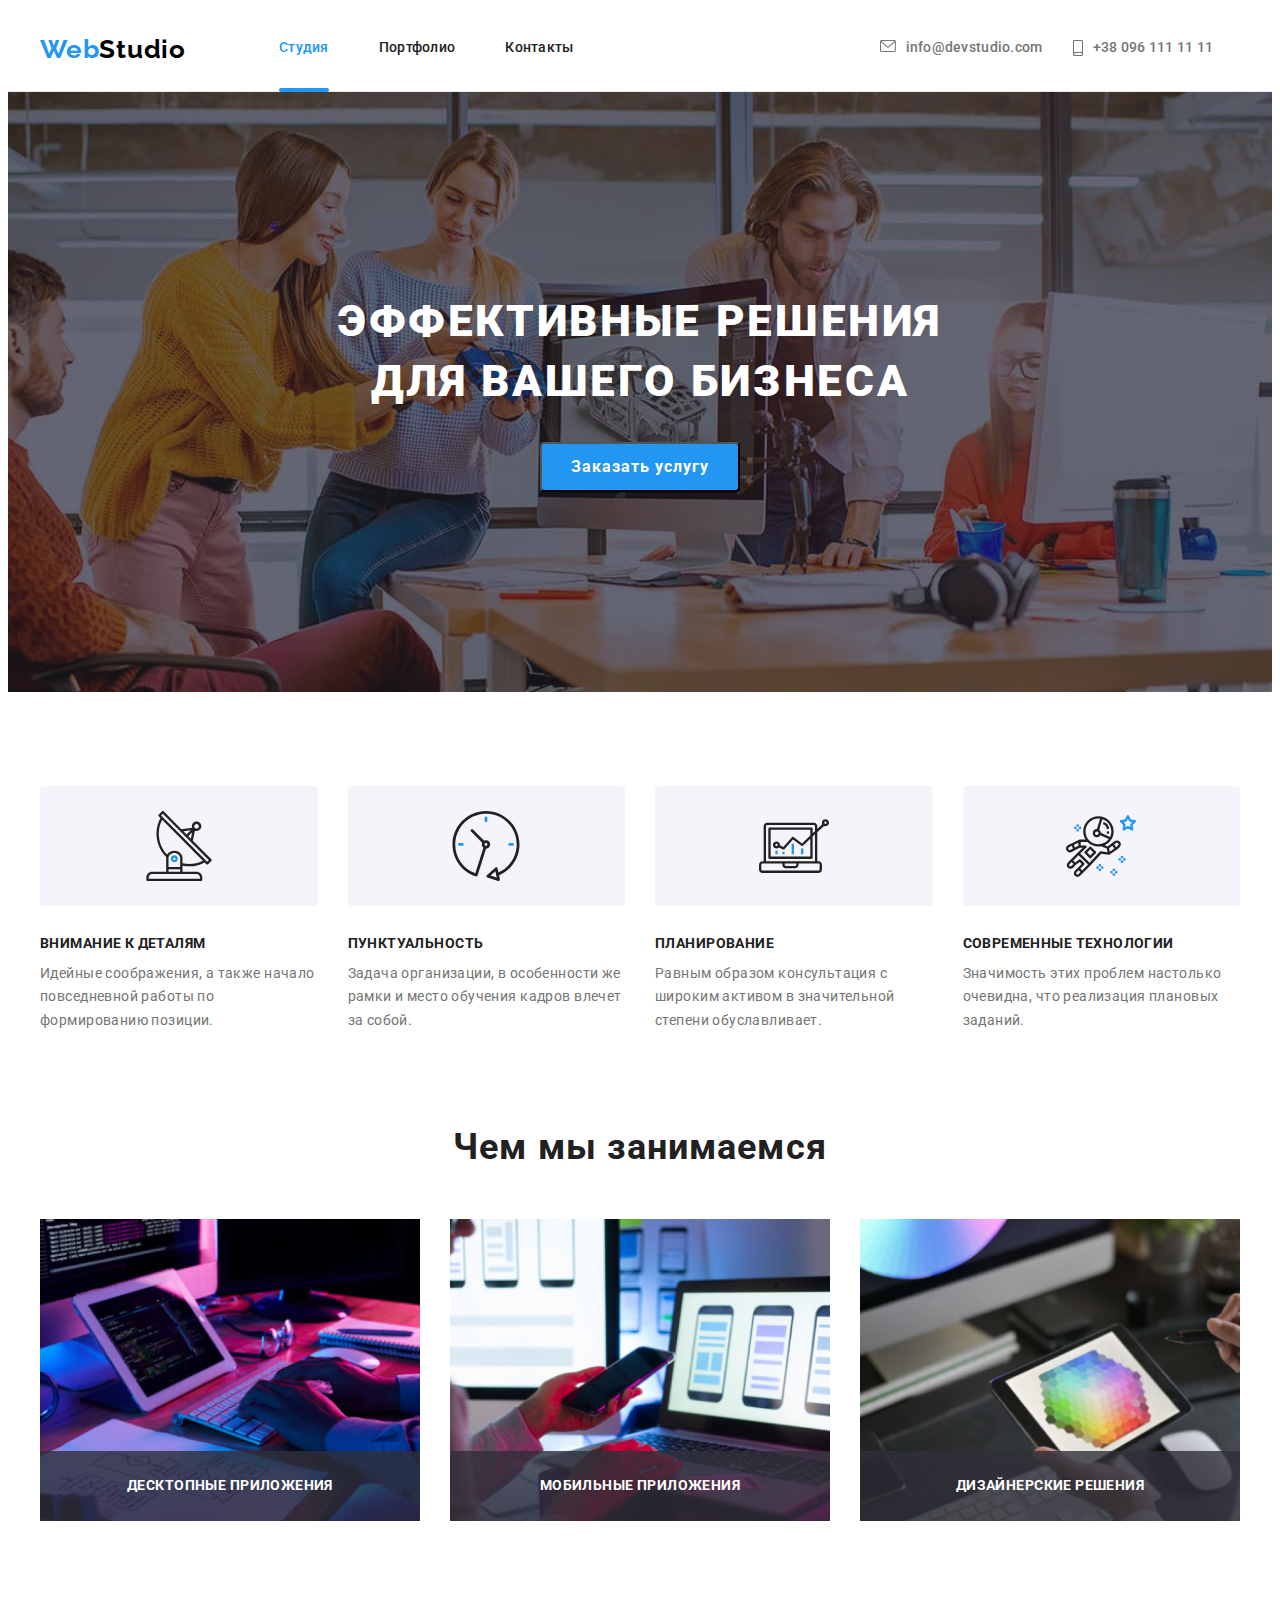
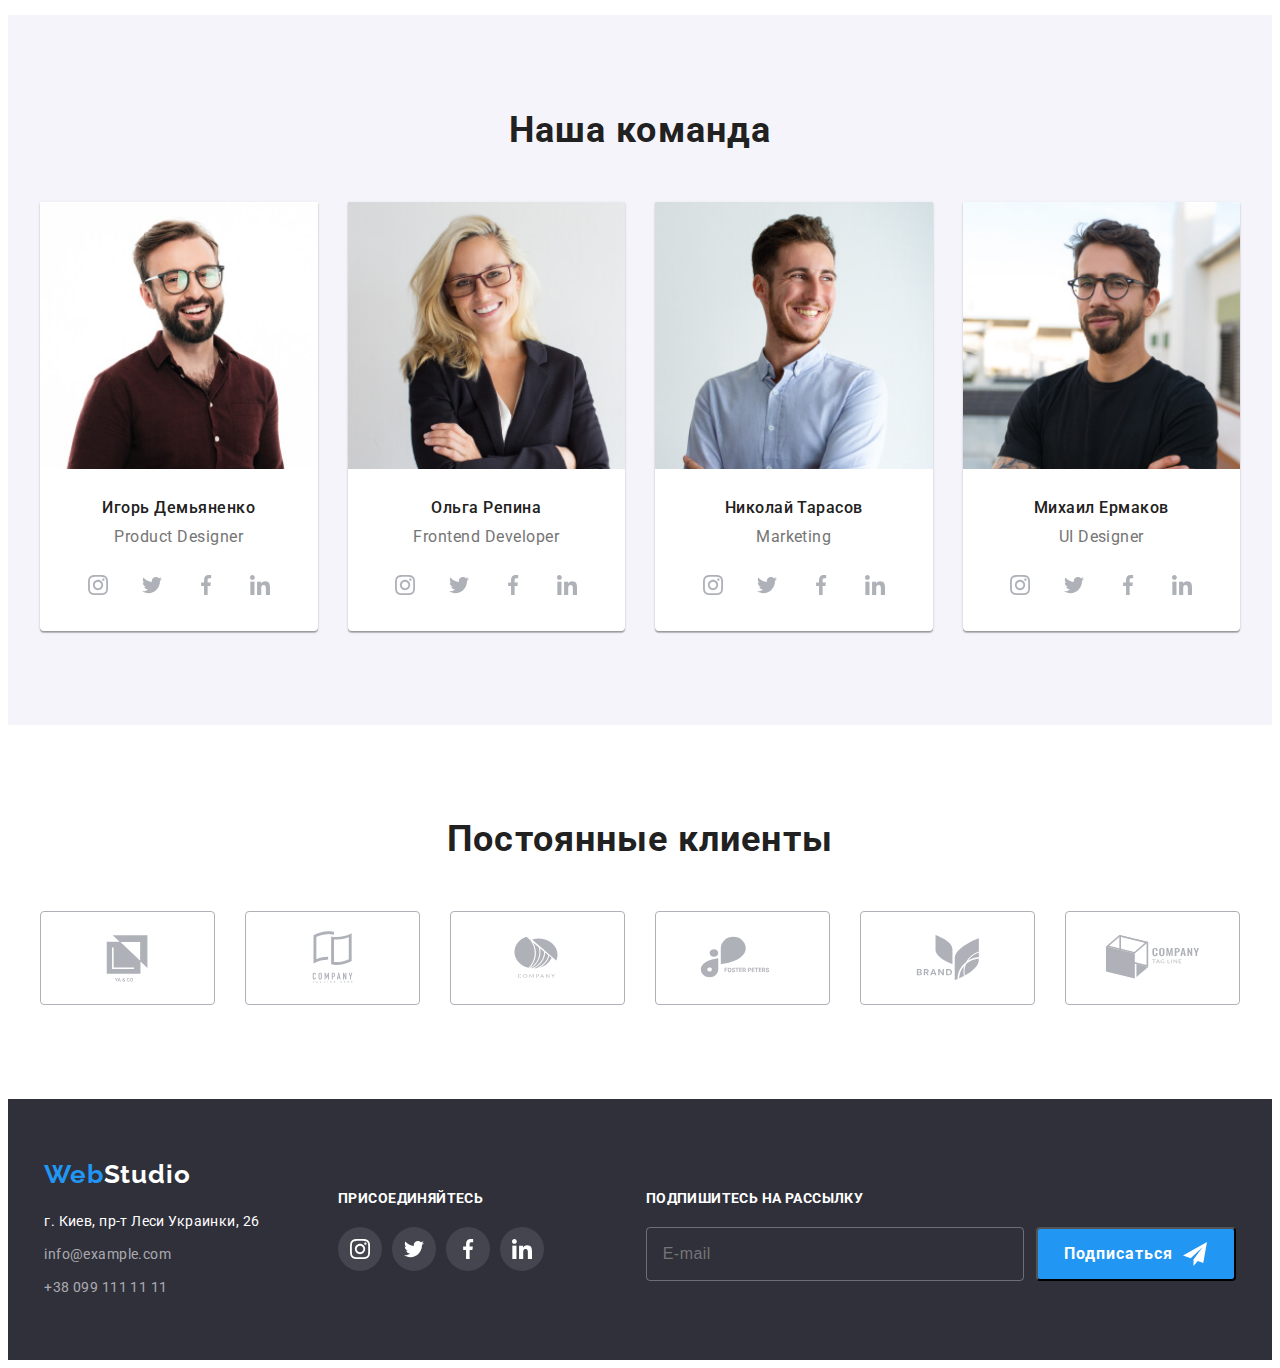
==== commit 0bef323d: "action" ====
--- a/index.html
+++ b/index.html
@@ -226,30 +226,24 @@
           <h2 class="action__title">Чем мы занимаемся</h2>
           <ul class="action__list">
             <li class="action__item">
-              <img
-                src="./images/img1.jpg"
-                alt="Руки на клавиратуре"
-                width="370"
-                class="action__image"
-              />
+              <picture>
+                <source srcset="./images/action/action1-370.jpg 1x, ./images/action/action1-740.jpg 2x" media="(min-width:1200px)" />
+                <img src="./images/action/action1-370.jpg" alt="Руки на клавиратуре" width="370" class="action__image" />
+              </picture>
               <p class="action__label">Десктопные приложения</p>
             </li>
             <li class="action__item">
-              <img
-                src="./images/img2.jpg"
-                alt="В одной руке телефон вторая рука на клавиатуре ноутбука"
-                width="370"
-                class="action__image"
-              />
+              <picture>
+                <source srcset="./images/action/action2-370.jpg 1x, ./images/action/action2-740.jpg 2x" media="(min-width:1200px)" />
+                <img src="./images/action/action2-370.jpg" alt="В одной руке телефон вторая рука на клавиатуре ноутбука" width="370" class="action__image" />
+              </picture>
               <p class="action__label">Мобильные приложения</p>
             </li>
             <li class="action__item">
-              <img
-                src="./images/img3.jpg"
-                alt="Планшет в руке"
-                width="370"
-                class="action__image"
-              />
+              <picture>
+                <source srcset="./images/action/action3-370.jpg 1x, ./images/action/action3-740.jpg 2x" media="(min-width:1200px)" />
+                <img src="./images/action/action3-370.jpg" alt="Планшет в руке" width="370" class="action__image" />
+              </picture>
               <p class="action__label">Дизайнерские решения</p>
             </li>
           </ul>
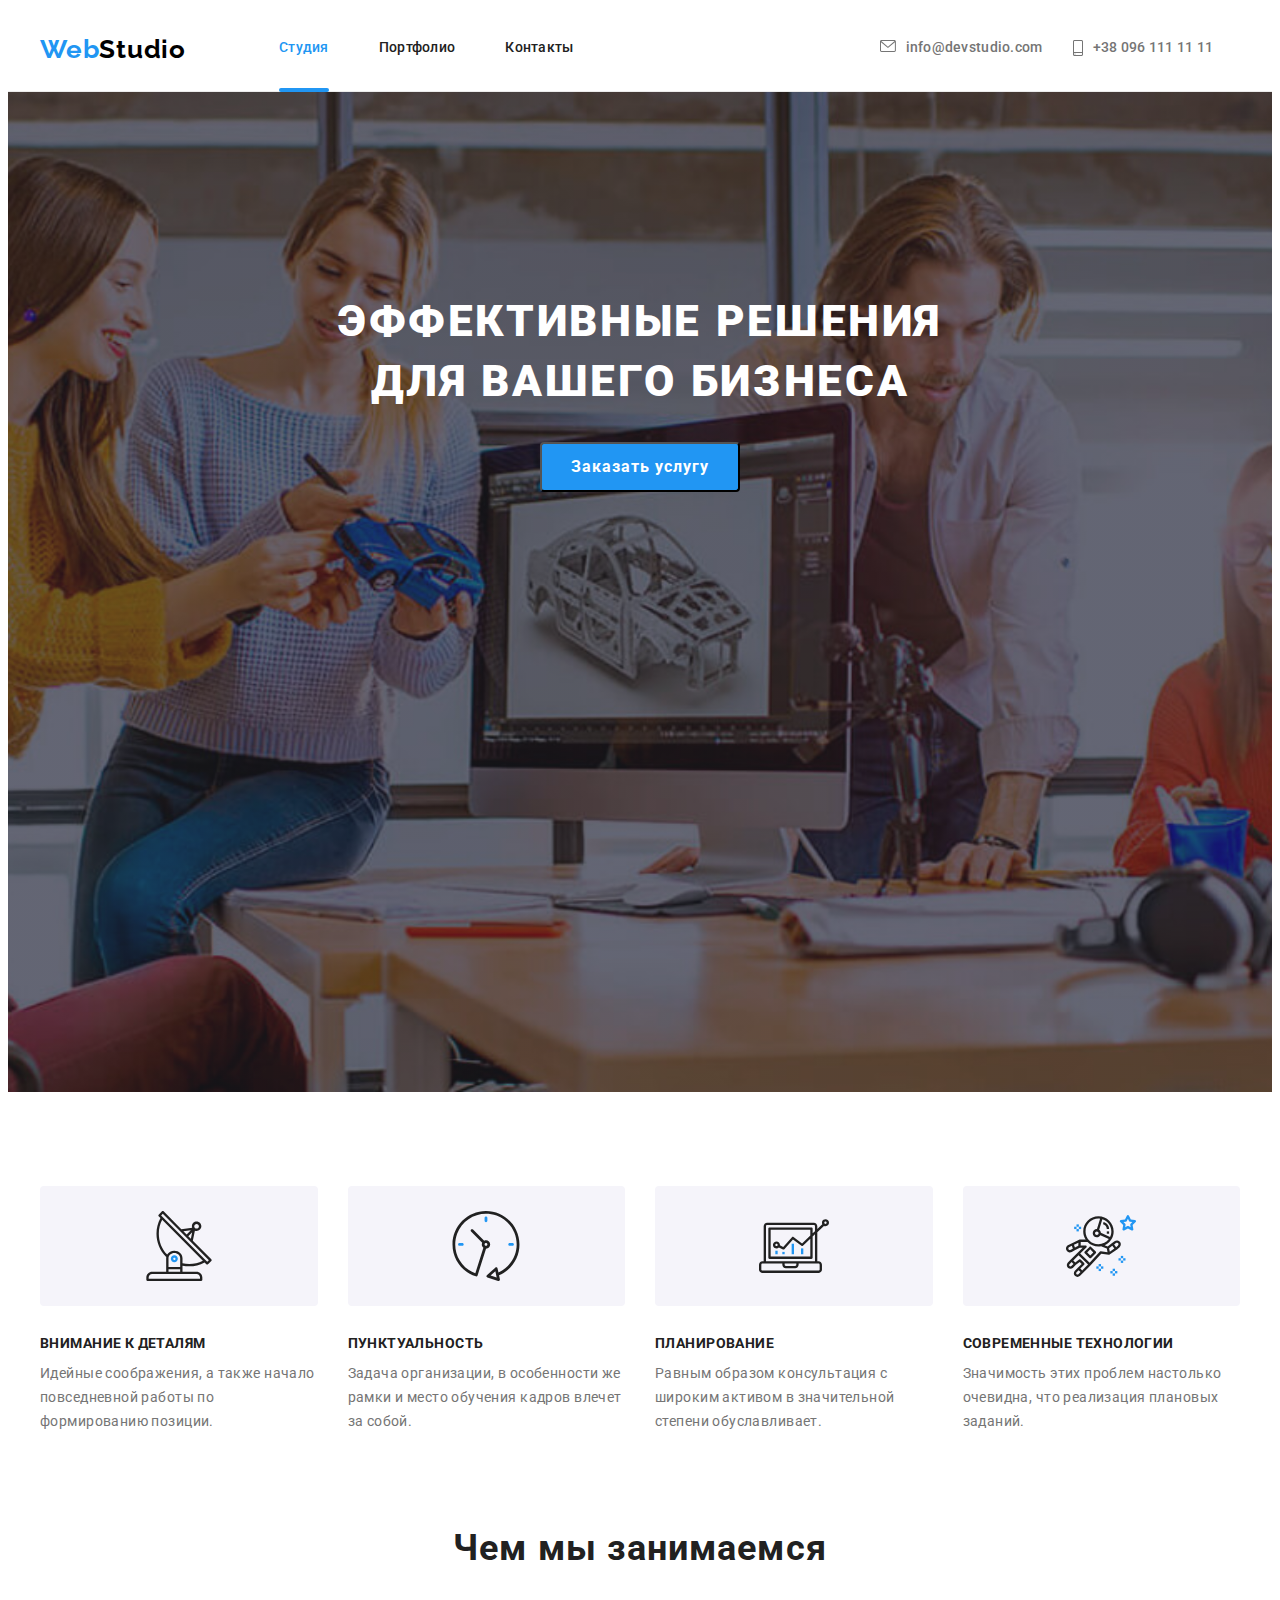
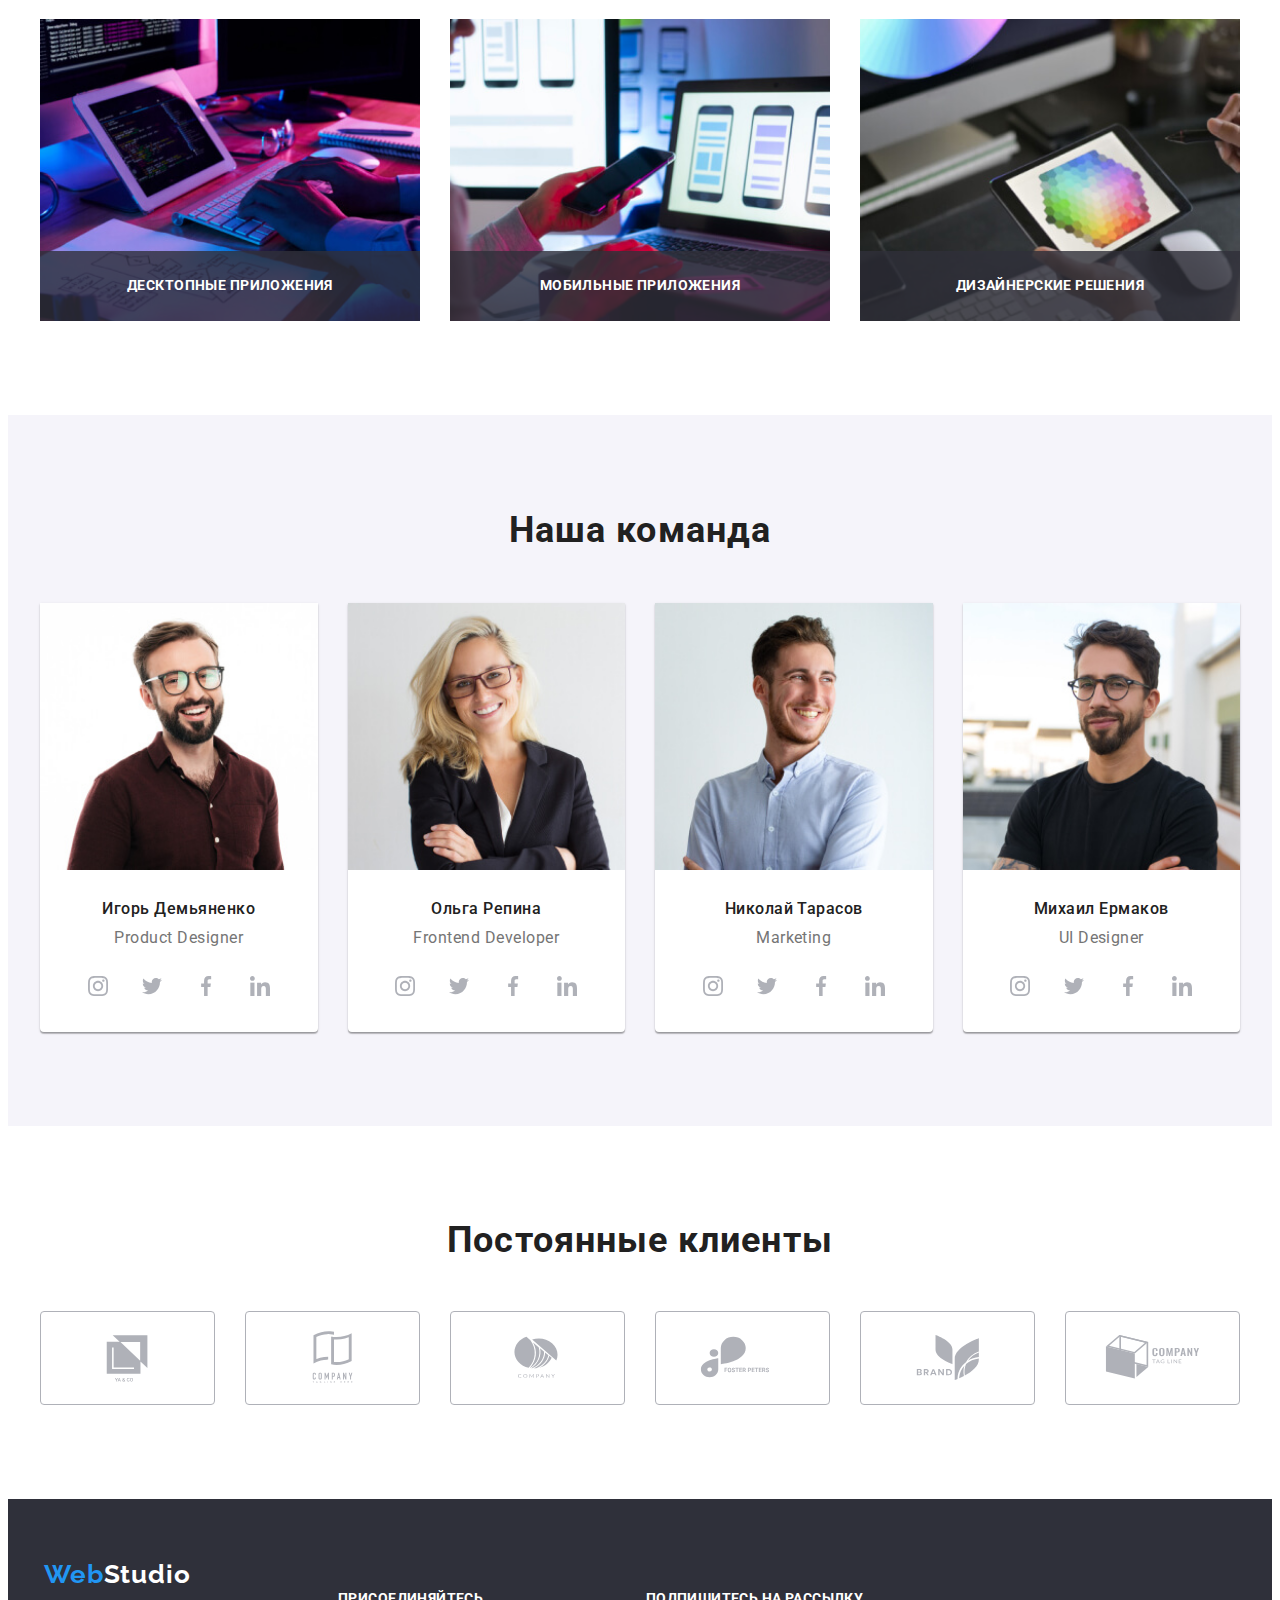
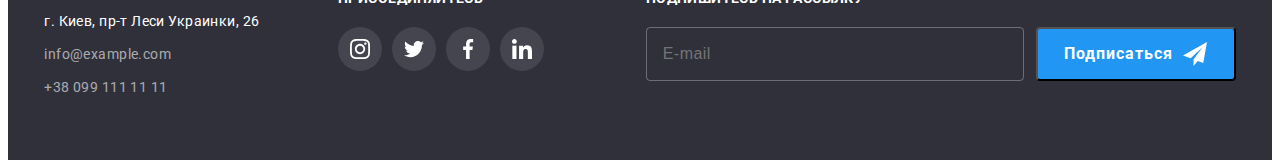
==== commit 4dee8bba: "Update index.html" ====
--- a/index.html
+++ b/index.html
@@ -257,7 +257,7 @@
             <li class="team__item">
               <picture>
                 <source srcset="./images/team/team1-270.jpg 1x, ./images/team/team1-540.jpg 2x" media="(min-width:1200px)" />
-                <source srcset="../images/team/team1-354.jpg 1x, ./images/team/team1-708.jpg 2x" media="(min-width:768px)" />
+                <source srcset="./images/team/team1-354.jpg 1x, ./images/team/team1-708.jpg 2x" media="(min-width:768px)" />
                 <source srcset="./images/team/team1-450.jpg 1x, ./images/team/team1-900.jpg 2x" media="(min-width:320px)" />
                 <img src="./images/team/team1-450.jpg" alt="Мужчина в рубашке, очках и с бородой" width="270" class="team__image" />
               </picture>
@@ -299,7 +299,7 @@
             <li class="team__item">
               <picture>
               <source srcset="./images/team/team2-270.jpg 1x, ./images/team/team2-540.jpg 2x" media="(min-width:1200px)" />
-              <source srcset="../images/team/team2-354.jpg 1x, ./images/team/team2-708.jpg 2x" media="(min-width:768px)" />
+              <source srcset="./images/team/team2-354.jpg 1x, ./images/team/team2-708.jpg 2x" media="(min-width:768px)" />
               <source srcset="./images/team/team2-450.jpg 1x, ./images/team/team2-900.jpg 2x" media="(min-width:320px)" />
               <img src="./images/team/team2-450.jpg" alt="Блондинка в очках" width="270" class="team__image" />
               </picture>
@@ -342,7 +342,7 @@
             <li class="team__item">
                 <picture>
                   <source srcset="./images/team/team3-270.jpg 1x, ./images/team/team3-540.jpg 2x" media="(min-width:1200px)" />
-                  <source srcset="../images/team/team3-354.jpg 1x, ./images/team/team3-708.jpg 2x" media="(min-width:768px)" />
+                  <source srcset="./images/team/team3-354.jpg 1x, ./images/team/team3-708.jpg 2x" media="(min-width:768px)" />
                   <source srcset="./images/team/team3-450.jpg 1x, ./images/team/team3-900.jpg 2x" media="(min-width:320px)" />
                   <img src="./images/team/team3-450.jpg" alt="Мужчина в белой рубашке с бородой" width="270" class="team__image" />
                 </picture>
@@ -385,7 +385,7 @@
             <li class="team__item">
               <picture>
                 <source srcset="./images/team/team4-270.jpg 1x, ./images/team/team4-540.jpg 2x" media="(min-width:1200px)" />
-                <source srcset="../images/team/team4-354.jpg 1x, ./images/team/team4-708.jpg 2x" media="(min-width:768px)" />
+                <source srcset="./images/team/team4-354.jpg 1x, ./images/team/team4-708.jpg 2x" media="(min-width:768px)" />
                 <source srcset="./images/team/team4-450.jpg 1x, ./images/team/team4-900.jpg 2x" media="(min-width:320px)" />
                 <img src="./images/team/team4-450.jpg" alt="Мужчина в черной футболке, очках и с бородой" width="270" class="team__image" />
               </picture>
--- a/css/main.min.css
+++ b/css/main.min.css
@@ -1 +1 @@
-@import"https://fonts.googleapis.com/css2?family=Raleway:wght@700&family=Roboto:wght@400;500;700;900&display=swap";img{display:block;width:100%;height:auto}h1,h2,h3{margin:0}p{margin:0}ul{list-style:none;margin:0;padding:0}a{text-decoration:none;color:inherit}.button{display:flex;justify-content:center;align-items:center;text-align:center;min-width:200px;min-height:50px;padding:10px 10px;background-color:#2196f3;color:#fff;border-radius:4px;cursor:pointer;margin-left:auto;margin-right:auto;font-family:inherit;font-size:16px;font-weight:700;line-height:1.87;letter-spacing:.06em}.section{padding-top:60px;padding-bottom:60px}@media screen and (min-width: 1200px){.section{padding-top:94px;padding-bottom:94px}}.container{max-width:1200px;padding:0 15px;margin:0 auto}@media screen and (min-width: 480px){.container{max-width:480px}}@media screen and (min-width: 768px){.container{max-width:768px}}@media screen and (min-width: 1200px){.container{max-width:1200px}}.address__link:hover,.contact__link:hover,.menu__link:hover,.address__link:focus,.contact__link:focus,.menu__link:focus{color:#2196f3}.client__link,.social__link,.feature__box,.agreement__box,.agreement__label,.modal__button{display:flex;justify-content:center;align-items:center}.header{border-bottom:1px solid #ececec;position:relative}.header__container{display:flex}@media screen and (max-width: 767px){.header__container{justify-content:space-between}}@media screen and (max-width: 767px){.header__container{position:relative}}.header__wrapper{display:flex;z-index:50}@media screen and (min-width: 1200px){.header__wrapper{justify-content:space-between}}@media screen and (max-width: 767px){.header__wrapper{display:none;width:100%;background-color:#fff;padding:48px 40px}}.header__wrapper.is-open{display:flex;flex-direction:column;position:fixed;top:0;left:0;height:100vh;width:100vw;justify-content:space-between}.logo{display:inline-block;padding:15px 0;color:#000;font-family:"Raleway",sans-serif;font-size:24px;font-weight:700;line-height:1.16;letter-spacing:.03em}.logo__part{color:#2196f3}@media screen and (min-width: 768px){.logo{padding:26px 0}}@media screen and (min-width: 1200px){.logo{font-size:26px;font-weight:700;line-height:1.19;letter-spacing:.03em}}@media screen and (max-width: 767px){.menu{margin-bottom:302px}}@media screen and (min-width: 768px){.menu{margin-left:88px}}@media screen and (min-width: 1200px){.menu{margin-left:93px}}@media screen and (min-width: 768px){.menu__list{margin-right:120px}}@media screen and (min-width: 1200px){.menu__list{margin-right:306px}}@media screen and (max-width: 767px){.menu__list{flex-direction:column;justify-content:space-between}}@media screen and (min-width: 768px){.menu__list{display:flex}}@media screen and (max-width: 767px){.menu__item:not(:last-child){margin-bottom:32px}}@media screen and (min-width: 768px){.menu__item:not(:last-child){margin-right:30px}}@media screen and (min-width: 1200px){.menu__item:not(:last-child){margin-right:50px}}.menu__link{color:#212121;font-size:40px;font-weight:500;line-height:1.17;letter-spacing:.02em;padding:0;display:inline-block;transition:color 250ms cubic-bezier(0.4, 0, 0.2, 1);z-index:40}@media screen and (min-width: 768px){.menu__link{font-size:14px;font-weight:500;line-height:1.1;letter-spacing:.02em;margin-top:32px;margin-bottom:32px}}.menu__link.current{color:#2196f3}@media screen and (min-width: 768px){.menu__link.current{position:relative}}@media screen and (min-width: 768px){.menu__link.current::after{content:"";position:absolute;width:100%;height:4px;bottom:-33px;left:0;background-color:#2196f3;border-radius:4px}}@media screen and (min-width: 1200px){.menu__link.current::after{content:"";position:absolute;width:100%;height:4px;bottom:-37px;left:0;background-color:#2196f3;border-radius:4px}}.menu__button{display:flex;margin:0px;padding:0px;border:none;background-color:rgba(0,0,0,0)}.menu__button.is-open{position:fixed;top:0;right:0}@media screen and (min-width: 768px){.menu__button{display:none}}.contact{display:flex}@media screen and (max-width: 767px){.contact{flex-direction:column-reverse}}@media screen and (min-width: 1200px){.contact{flex-direction:row}}@media screen and (min-width: 768px)and (max-width: 1199px){.contact{flex-wrap:wrap;flex-basis:50%;align-content:center}}@media screen and (min-width: 768px)and (max-width: 1199px){.contact__item:nth-child(1){margin-bottom:10px}}@media screen and (min-width: 1200px){.contact__item:first-child{margin-right:30px}}@media screen and (max-width: 767px){.contact__item:not(:first-child){margin-bottom:32px}}.contact__link{color:#757575;font-size:24px;font-weight:500;line-height:1.16;letter-spacing:.02em;transition:color 250ms cubic-bezier(0.4, 0, 0.2, 1)}@media screen and (min-width: 1200px){.contact__link{padding:32px 0}}@media screen and (min-width: 768px){.contact__link{display:flex}}@media screen and (min-width: 768px){.contact__link{font-size:12px;font-weight:500;line-height:1.16;letter-spacing:.02em}}@media screen and (min-width: 1200px){.contact__link{font-size:14px;font-weight:500;line-height:1.14;letter-spacing:.02em}}@media screen and (max-width: 767px){.contact__link--color{font-size:34px;font-weight:500;line-height:1.17;letter-spacing:.02em;color:#2196f3}}.contact__icon{fill:currentColor}@media screen and (min-width: 768px){.contact__icon{margin-right:8px}}@media screen and (min-width: 1200px){.contact__icon{margin-right:10px}}.header-social__list{display:flex;flex-wrap:wrap;justify-content:left;margin-top:64px}@media screen and (min-width: 768px){.header-social__list{display:none}}.header-social__item{color:#2196f3;font-size:18px;font-weight:500;line-height:1.2;letter-spacing:.02em}.header-social__item:not(:last-child){border-right:1px solid rgba(33,33,33,.2);padding-right:10px}.header-social__item:not(:first-child){padding-left:10px}.menu__button{padding-top:10px;padding-bottom:10px;z-index:51}.menu__button:focus{fill:#2196f3}.menu__button.is-open{position:fixed;top:0;right:3%}.menu__button .icon-mobile-close{display:none}.menu__button.is-open .icon-mobile-close{display:block}.menu__button.is-open .icon-mobile-open{display:none}.header__wrapper.is-open .contact__icon{display:none}.hero{max-width:1600px;margin:0 auto;background-image:linear-gradient(rgba(47, 48, 58, 0.4), rgba(47, 48, 58, 0.4)),url(../images/hero.jpg);background-repeat:no-repeat;background-position:center;background-size:cover;padding-top:118px;padding-bottom:118px}@media screen and (min-width: 1200px){.hero{padding-top:200px;padding-bottom:200px}}.hero__container{text-align:center}.hero__title{color:#fff;text-transform:uppercase;font-size:26px;font-weight:900;line-height:1.61;letter-spacing:.06em;margin-bottom:30px}@media screen and (min-width: 1200px){.hero__title{font-size:44px;font-weight:900;line-height:1.36;letter-spacing:.06em}}.hero__button{transition:background-color 250ms cubic-bezier(0.4, 0, 0.2, 1),color 250ms cubic-bezier(0.4, 0, 0.2, 1);padding:0}.hero__button:hover,.hero__button:focus{background-color:#fff;color:#2196f3}.backdrop{position:fixed;top:0;right:0;width:100%;height:100%;background-color:rgba(0,0,0,.2);opacity:1;transition:opacity 250ms cubic-bezier(0.4, 0, 0.2, 1),visibility 250ms cubic-bezier(0.4, 0, 0.2, 1);z-index:55}.backdrop.is-hidden{visibility:hidden;opacity:0;pointer-events:none}.backdrop.is-hidden.modal{transform:translate(0)}.modal{position:absolute;top:50%;left:50%;transform:translate(-50%, -50%);padding:40px;max-width:450px;width:100%;max-height:609px;height:100%;background-color:#fff;border-radius:4px;transition:transform 250ms cubic-bezier(0.4, 0, 0.2, 1)}@media screen and (min-width: 1200px){.modal{max-width:528px;width:100%}}.modal__title{font-size:20px;font-weight:700;line-height:1.15;letter-spacing:.03em;text-align:center;margin-bottom:12px}.modal__button{cursor:pointer;position:absolute;top:8px;right:8px;width:30px;height:30px;margin:0;border:1px solid rgba(0,0,0,.1);border-radius:50%;background-color:inherit}.modal__button:hover .modal__icon,.modal__button:focus .modal__icon{fill:#2196f3}.modal__icon{transition:fill 250ms cubic-bezier(0.4, 0, 0.2, 1)}.form__item{position:relative;display:flex;flex-direction:column}.form__item:not(:last-child){margin-bottom:10px}.form__label{text-align:left;margin-bottom:4px;font-size:12px;font-weight:400;line-height:1.16;letter-spacing:.01em;color:#757575}.form__input{cursor:pointer;border:1px solid rgba(33,33,33,.2);border-radius:4px;outline:rgba(0,0,0,0);padding:10px 42px;transition:border 250ms cubic-bezier(0.4, 0, 0.2, 1)}.form__input:hover,.form__input:focus{border:1px solid #2196f3}.form__input--comment{height:120px;padding:12px 16px;font-size:12px;font-weight:400;line-height:1.16;letter-spacing:.01em;resize:none}.form__input:hover~.form__icon,.form__input:focus~.form__icon{fill:#2196f3}.form__icon{position:absolute;top:50%;left:12px;transition:fill 250ms cubic-bezier(0.4, 0, 0.2, 1)}.agreement{margin-bottom:30px;margin-top:20px}.agreement__label{font-size:12px;font-weight:400;line-height:1.16;letter-spacing:.03em;color:#757575}@media screen and (min-width: 1200px){.agreement__label{font-size:14px;font-weight:400;line-height:1.71;letter-spacing:.03em}}.agreement__input{-webkit-appearance:none;-moz-appearance:none;appearance:none}.agreement__box{border:2px solid #000;border-radius:2px;width:16px;height:15px;margin-right:7px}.agreement__input:checked+.agreement__box{background-color:#2196f3;border-color:#2196f3}.agreement__link{color:#2196f3;text-decoration:underline}.form__button{width:200px;height:50px;padding:0;margin-bottom:19px;box-shadow:0px 4px 4px rgba(0,0,0,.15)}.feature__list{margin:0}@media screen and (min-width: 768px)and (max-width: 1199px){.feature__list{display:flex;flex-wrap:wrap;margin:-15px}}@media screen and (min-width: 1200px){.feature__list{display:flex}}.feature__item{width:100%}@media screen and (max-width: 767px){.feature__item:not(:last-child){margin-bottom:30px}}@media screen and (min-width: 768px)and (max-width: 1199px){.feature__item:nth-child(-n+2){margin-bottom:30px}}@media screen and (min-width: 768px){.feature__item{width:calc((100% - 60px)/2);margin:0 15px}}@media screen and (min-width: 1200px){.feature__item{margin:0;width:100%}}@media screen and (min-width: 1200px){.feature__item:not(:last-child){margin-right:30px}}.feature__box{height:120px;background-color:#f5f4fa;border-radius:4px}.feature__subtitle{font-size:14px;font-weight:700;line-height:1.14;letter-spacing:.03em;text-transform:uppercase;margin-top:30px;margin-bottom:10px}.feature__text{color:#757575;font-size:14px;font-weight:400;line-height:1.71;letter-spacing:.03em;margin:0;padding:0}.action{padding-top:0}@media screen and (max-width: 1199px){.action{display:none}}.action__title{font-size:36px;font-weight:700;line-height:1.16;letter-spacing:.03em;text-align:center;margin-top:0;margin-bottom:50px}.action__list{display:flex;flex-wrap:wrap;padding-left:0;margin:0}.action__item{width:calc((100% - 60px)/3);position:relative}.action__item:not(:last-child){margin-right:30px}.action__image{display:flex}.action__label{position:absolute;bottom:0;left:0;margin:0;width:100%;padding:27px 0;text-align:center;background-color:rgba(47,48,58,.8);color:#fff;font-size:14px;font-weight:700;line-height:1.14;letter-spacing:.03em;text-transform:uppercase}.team{background-color:#f5f4fa}.team__title{font-size:28px;font-weight:700;line-height:1.17;letter-spacing:.03em;text-align:center;margin-top:0;margin-bottom:30px}@media screen and (min-width: 1200px){.team__title{font-size:36px;font-weight:700;line-height:1.2;letter-spacing:.03em;margin-bottom:50px}}@media screen and (min-width: 768px)and (max-width: 1199px){.team__list{display:flex;flex-wrap:wrap;margin:0 -15px}}@media screen and (min-width: 1200px){.team__list{display:flex}}.team__item{background-color:#fff;border-radius:0 0 4px 4px;padding-bottom:24px;box-shadow:0 2px 1px rgba(0,0,0,.2),0 1px 1px rgba(0,0,0,.14),0 1px 3px rgba(0,0,0,.12)}@media screen and (max-width: 767px){.team__item:not(:last-child){margin-bottom:30px}}@media screen and (min-width: 768px)and (max-width: 1199px){.team__item:nth-child(-n+2){margin-bottom:30px}}@media screen and (min-width: 768px){.team__item{width:calc((100% - 60px)/2);margin:0 15px}}@media screen and (min-width: 1200px){.team__item{margin:0;width:100%}}@media screen and (min-width: 1200px){.team__item:not(:last-child){margin-right:30px}}.team__box{text-align:center;padding-top:30px}.team__subtitle{font-size:16px;font-weight:500;line-height:1.18;letter-spacing:.03em;margin-bottom:10px}.team__text{color:#757575;font-size:16px;font-weight:400;line-height:1.18;letter-spacing:.03em;margin-bottom:16px}.social{display:flex;justify-content:center}.social__item:not(:last-child){margin-right:10px}.social__link{border-radius:50%;width:44px;height:44px;transition:background-color 250ms cubic-bezier(0.4, 0, 0.2, 1)}.social__link:hover,.social__link:focus{background-color:#2196f3}.social__link:hover .social__icon,.social__link:focus .social__icon{fill:#fff}.social__icon{fill:#afb1b8;transition:fill 250ms cubic-bezier(0.4, 0, 0.2, 1)}.client__title{font-size:28px;font-weight:700;line-height:1.17;letter-spacing:.03em;margin-bottom:30px;text-align:center}@media screen and (min-width: 1200px){.client__title{margin-bottom:50px;font-size:36px;font-weight:700;line-height:1.16;letter-spacing:.03em}}@media screen and (max-width: 1199px){.client__list{display:flex;flex-wrap:wrap;margin:0 -15px}}@media screen and (min-width: 1200px){.client__list{display:flex;justify-content:space-between}}@media screen and (max-width: 767px){.client__item:nth-child(-n+4){margin-bottom:30px}}@media screen and (min-width: 768px)and (max-width: 1199px){.client__item:nth-child(-n+3){margin-bottom:30px}}@media screen and (max-width: 767px){.client__item{width:calc((100% - 60px)/2);margin:0 15px}}@media screen and (min-width: 768px){.client__item{width:calc((100% - 90px)/3);margin:0 15px}}@media screen and (min-width: 1200px){.client__item{margin:0;width:100%}}@media screen and (min-width: 1200px){.client__item:not(:last-child){margin-right:30px}}.client__link{height:92px;border:1px solid #afb1b8;border-radius:4px;transition:border-color 250ms cubic-bezier(0.4, 0, 0.2, 1)}.client__link:hover,.client__link:focus{border-color:#2196f3}.client__link:hover .client__icon,.client__link:focus .client__icon{fill:#2196f3}.client__icon{fill:#afb1b8;transition:fill 250ms cubic-bezier(0.4, 0, 0.2, 1)}.footer{background-color:#2f303a}.footer__container{padding:60px 15px}@media screen and (min-width: 768px){.footer__container{display:flex;flex-wrap:wrap;flex-basis:calc((100% - 10px)/2);justify-content:space-around}}@media screen and (max-width: 1199px){.footer__container{text-align:center}}@media screen and (max-width: 1199px){.footer__holder{margin-bottom:60px}}@media screen and (min-width: 1200px){.footer__holder{margin-right:70px}}.footer__logo{padding:0;color:#fff;font-size:24px;font-weight:700;line-height:1.16;letter-spacing:.03em;margin-bottom:20px}@media screen and (min-width: 1200px){.footer__logo{font-size:26px;font-weight:700;line-height:1.19;letter-spacing:.03em}}.address__item:not(:last-child){margin-bottom:8px}@media screen and (min-width: 1200px){.address__item:not(:last-child){margin-bottom:9px}}.address__link{font-style:normal;color:rgba(255,255,255,.6);font-size:14px;font-weight:400;line-height:1.71;letter-spacing:.03em;transition:color 250ms cubic-bezier(0.4, 0, 0.2, 1)}.address__link--color{color:#fff}@media screen and (max-width: 767px){.footer__box{margin-bottom:60px}}@media screen and (min-width: 768px){.footer__box{margin-top:25px}}@media screen and (min-width: 1200px){.footer__box{margin-top:32px;margin-right:93px}}.footer__title{color:#fff;font-size:14px;font-weight:700;line-height:1.14;letter-spacing:.03em;text-transform:uppercase;text-decoration:none;margin-bottom:20px;margin-top:0}.social__link--background-color{background-color:rgba(255,255,255,.1);transition:background-color 250ms cubic-bezier(0.4, 0, 0.2, 1)}.social__icon--fill{fill:#fff}@media screen and (min-width: 1200px){.subscription{margin-top:32px}}.subscription__wrapper{display:flex;flex-wrap:wrap}.subscription__input{padding-left:16px;width:100%;height:50px;border:1px solid rgba(255,255,255,.3);border-radius:4px;background:inherit;color:#fff;font-size:16px;font-weight:400;line-height:1.25;letter-spacing:.03em}@media screen and (max-width: 1199px){.subscription__input{margin-bottom:20px}}@media screen and (min-width: 1200px){.subscription__input{margin-right:12px;width:358px}}.subscription__icon{margin-left:10px}.visually-hidden{position:absolute;width:1px;height:1px;margin:-1px;border:0;padding:0;white-space:nowrap;-webkit-clip-path:inset(100%);clip-path:inset(100%);clip:rect(0 0 0 0);overflow:hidden}.filter{display:flex;justify-content:center;margin-bottom:40px;margin-top:0;padding-left:0}@media screen and (max-width: 767px){.filter{flex-wrap:wrap;justify-content:left}}@media screen and (min-width: 768px){.filter{margin-bottom:30px}}@media screen and (min-width: 1200px){.filter{margin-bottom:50px}}@media screen and (max-width: 767px){.filter__item:nth-child(-n+3){margin-bottom:15px}}.filter__item:not(:last-child){margin-right:8px}.filter__link{background-color:#f5f4fa;color:#212121;border:0;cursor:pointer;font-size:16px;font-weight:500;line-height:1.62;letter-spacing:.03em;border-radius:4px;padding:6px 20px;transition:background-color 250ms cubic-bezier(0.4, 0, 0.2, 1),color 250ms cubic-bezier(0.4, 0, 0.2, 1),box-shadow 250ms cubic-bezier(0.4, 0, 0.2, 1)}.filter__link:hover,.filter__link:focus{box-shadow:0 3px 1px rgba(0,0,0,.1),0 1px 2px rgba(0,0,0,.08),0 2px 2px rgba(0,0,0,.12);background-color:#2196f3;color:#fff;border:0}.work{display:flex;flex-direction:column;gap:30px}@media screen and (min-width: 768px){.work{flex-direction:row;flex-wrap:wrap}}.work__item{width:100%}@media screen and (min-width: 768px){.work__item{width:calc((100% - 30px)/2)}}@media screen and (min-width: 1200px){.work__item{width:calc((100% - 60px)/3)}}.work__link{display:block;transition:box-shadow 250ms cubic-bezier(0.4, 0, 0.2, 1)}.work__link:hover,.work__link:focus{box-shadow:0 1px 1px rgba(0,0,0,.12),0 4px 4px rgba(0,0,0,.06),1px 4px 6px rgba(0,0,0,.16)}.work__link:hover .kard__text,.work__link:focus .kard__text{transform:translateX(0)}.kard{position:relative;overflow:hidden}.kard__image{display:block}.kard__text{position:absolute;bottom:0;left:0;margin:0;width:100%;height:100%;padding:63px 24px;text-align:left;background-color:rgba(33,149,243,.9);color:#fff;font-size:18px;font-weight:400;line-height:1.55;letter-spacing:.03em;transform:translateY(101%);transition:transform 250ms cubic-bezier(0.4, 0, 0.2, 1)}.work__box{border-right:1px solid #eee;border-bottom:1px solid #eee;border-left:1px solid #eee;padding:20px 24px}.work__subtitle{font-size:18px;font-weight:700;line-height:2;letter-spacing:.06em;margin-bottom:4px}.work__text{color:#757575;font-size:16px;font-weight:400;line-height:1.87;letter-spacing:.03em}body{background-color:var(--background-color);color:#212121;font-family:"Roboto",sans-serif}/*# sourceMappingURL=main.min.css.map */+@import"https://fonts.googleapis.com/css2?family=Raleway:wght@700&family=Roboto:wght@400;500;700;900&display=swap";img{display:block;width:100%;height:auto}h1,h2,h3{margin:0}p{margin:0}ul{list-style:none;margin:0;padding:0}a{text-decoration:none;color:inherit}.button{display:flex;justify-content:center;align-items:center;text-align:center;min-width:200px;min-height:50px;padding:10px 10px;background-color:#2196f3;color:#fff;border-radius:4px;cursor:pointer;margin-left:auto;margin-right:auto;font-family:inherit;font-size:16px;font-weight:700;line-height:1.87;letter-spacing:.06em}.section{padding-top:60px;padding-bottom:60px}@media screen and (min-width: 1200px){.section{padding-top:94px;padding-bottom:94px}}.container{max-width:1200px;padding:0 15px;margin:0 auto}@media screen and (min-width: 480px){.container{max-width:480px}}@media screen and (min-width: 768px){.container{max-width:768px}}@media screen and (min-width: 1200px){.container{max-width:1200px}}.address__link:hover,.contact__link:hover,.menu__link:hover,.address__link:focus,.contact__link:focus,.menu__link:focus{color:#2196f3}.client__link,.social__link,.feature__box,.agreement__box,.agreement__label,.modal__button{display:flex;justify-content:center;align-items:center}.header{border-bottom:1px solid #ececec;position:relative}.header__container{display:flex}@media screen and (max-width: 767px){.header__container{justify-content:space-between}}@media screen and (max-width: 767px){.header__container{position:relative}}.header__wrapper{display:flex;z-index:50}@media screen and (min-width: 1200px){.header__wrapper{justify-content:space-between}}@media screen and (max-width: 767px){.header__wrapper{display:none;width:100%;background-color:#fff;padding:48px 40px}}.header__wrapper.is-open{display:flex;flex-direction:column;position:fixed;top:0;left:0;height:100vh;width:100vw;justify-content:space-between}.logo{display:inline-block;padding:15px 0;color:#000;font-family:"Raleway",sans-serif;font-size:24px;font-weight:700;line-height:1.16;letter-spacing:.03em}.logo__part{color:#2196f3}@media screen and (min-width: 768px){.logo{padding:26px 0}}@media screen and (min-width: 1200px){.logo{font-size:26px;font-weight:700;line-height:1.19;letter-spacing:.03em}}@media screen and (max-width: 767px){.menu{flex-basis:70%}}@media screen and (max-width: 767px){.menu{gap:300px}}@media screen and (min-width: 768px){.menu{margin-left:88px}}@media screen and (min-width: 1200px){.menu{margin-left:93px}}@media screen and (min-width: 768px){.menu__list{margin-right:80px}}@media screen and (min-width: 1200px){.menu__list{margin-right:306px}}@media screen and (max-width: 767px){.menu__list{flex-direction:column;justify-content:space-between}}@media screen and (min-width: 768px){.menu__list{display:flex}}@media screen and (max-width: 767px){.menu__item:not(:last-child){margin-bottom:32px}}@media screen and (min-width: 768px){.menu__item:not(:last-child){margin-right:50px}}.menu__link{color:#212121;font-size:40px;font-weight:500;line-height:1.17;letter-spacing:.02em;padding:0;display:inline-block;transition:color 250ms cubic-bezier(0.4, 0, 0.2, 1);z-index:40}@media screen and (min-width: 768px){.menu__link{font-size:14px;font-weight:500;line-height:1.1;letter-spacing:.02em;margin-top:32px;margin-bottom:32px}}.menu__link.current{color:#2196f3}@media screen and (min-width: 768px){.menu__link.current{position:relative}}@media screen and (min-width: 768px){.menu__link.current::after{content:"";position:absolute;width:100%;height:4px;bottom:-33px;left:0;background-color:#2196f3;border-radius:4px}}@media screen and (min-width: 1200px){.menu__link.current::after{content:"";position:absolute;width:100%;height:4px;bottom:-37px;left:0;background-color:#2196f3;border-radius:4px}}.menu__button{display:flex;margin:0px;padding:0px;border:none;background-color:rgba(0,0,0,0)}.menu__button.is-open{position:fixed;top:0;right:0}@media screen and (min-width: 768px){.menu__button{display:none}}.contact{display:flex}@media screen and (max-width: 767px){.contact{flex-direction:column-reverse}}@media screen and (min-width: 1200px){.contact{flex-direction:row}}@media screen and (min-width: 768px)and (max-width: 1199px){.contact{flex-wrap:wrap;flex-basis:50%;align-content:center}}@media screen and (min-width: 768px)and (max-width: 1199px){.contact__item:nth-child(1){margin-bottom:10px}}@media screen and (min-width: 1200px){.contact__item:first-child{margin-right:30px}}@media screen and (max-width: 767px){.contact__item:not(:first-child){margin-bottom:32px}}.contact__link{color:#757575;font-size:24px;font-weight:500;line-height:1.16;letter-spacing:.02em;transition:color 250ms cubic-bezier(0.4, 0, 0.2, 1)}@media screen and (min-width: 1200px){.contact__link{padding:32px 0}}@media screen and (min-width: 768px){.contact__link{display:flex}}@media screen and (min-width: 768px){.contact__link{font-size:12px;font-weight:500;line-height:1.16;letter-spacing:.02em}}@media screen and (min-width: 1200px){.contact__link{font-size:14px;font-weight:500;line-height:1.14;letter-spacing:.02em}}@media screen and (max-width: 767px){.contact__link--color{font-size:34px;font-weight:500;line-height:1.17;letter-spacing:.02em;color:#2196f3}}.contact__icon{fill:currentColor}@media screen and (min-width: 768px){.contact__icon{margin-right:8px}}@media screen and (min-width: 1200px){.contact__icon{margin-right:10px}}.header-social__list{display:flex;flex-wrap:wrap;justify-content:left;margin-top:64px}@media screen and (min-width: 768px){.header-social__list{display:none}}.header-social__item{color:#2196f3;font-size:18px;font-weight:500;line-height:1.2;letter-spacing:.02em}.header-social__item:not(:last-child){border-right:1px solid rgba(33,33,33,.2);padding-right:10px}.header-social__item:not(:first-child){padding-left:10px}.menu__button{padding-top:10px;padding-bottom:10px;z-index:51}.menu__button:focus{fill:#2196f3}.menu__button.is-open{position:fixed;top:0;right:3%}.menu__button .icon-mobile-close{display:none}.menu__button.is-open .icon-mobile-close{display:block}.menu__button.is-open .icon-mobile-open{display:none}.header__wrapper.is-open .contact__icon{display:none}.hero{background-repeat:no-repeat;background-position:center;background-size:cover;margin-left:auto;margin-right:auto;padding-top:118px;padding-bottom:118px;max-width:480px;height:400px;background-image:linear-gradient(rgba(47, 48, 58, 0.4), rgba(47, 48, 58, 0.4)),url(../images/hero/hero-480.jpg)}@media(min-device-pixel-ratio: 2),(-webkit-min-device-pixel-ratio: 2),(min-resolution: 192dpi),(min-resolution: 2dppx){.hero{background-image:linear-gradient(to right, rgba(47, 48, 58, 0.4), rgba(47, 48, 58, 0.4)),url(../images/hero/hero-960.jpg)}}@media(min-device-pixel-ratio: 3),(-webkit-min-device-pixel-ratio: 3),(min-resolution: 288dpi),(min-resolution: 3dppx){.hero{background-image:linear-gradient(to right, rgba(47, 48, 58, 0.4), rgba(47, 48, 58, 0.4)),url(../images/hero/hero-1440.jpg)}}@media screen and (min-width: 768px){.hero{max-width:768px;height:400px;background-image:linear-gradient(to right, rgba(47, 48, 58, 0.4), rgba(47, 48, 58, 0.4)),url(../images/hero/hero-768.jpg)}}@media screen and (min-width: 768px)and (min-device-pixel-ratio: 2),screen and (min-width: 768px)and (-webkit-min-device-pixel-ratio: 2),screen and (min-width: 768px)and (min-resolution: 192dpi),screen and (min-width: 768px)and (min-resolution: 2dppx){.hero{background-image:linear-gradient(to right, rgba(47, 48, 58, 0.4), rgba(47, 48, 58, 0.4)),url(../images/hero/hero-1536.jpg)}}@media screen and (min-width: 768px)and (min-device-pixel-ratio: 3),screen and (min-width: 768px)and (-webkit-min-device-pixel-ratio: 3),screen and (min-width: 768px)and (min-resolution: 288dpi),screen and (min-width: 768px)and (min-resolution: 3dppx){.hero{background-image:linear-gradient(to right, rgba(47, 48, 58, 0.4), rgba(47, 48, 58, 0.4)),url(../images/hero/hero-2304.jpg)}}@media screen and (min-width: 1200px){.hero{padding-top:200px;padding-bottom:200px;max-width:1600px;height:600px;background-image:linear-gradient(to right, rgba(47, 48, 58, 0.4), rgba(47, 48, 58, 0.4)),url(../images/hero/hero-1600.jpg)}}@media screen and (min-width: 1200px)and (min-device-pixel-ratio: 2),screen and (min-width: 1200px)and (-webkit-min-device-pixel-ratio: 2),screen and (min-width: 1200px)and (min-resolution: 192dpi),screen and (min-width: 1200px)and (min-resolution: 2dppx){.hero{background-image:linear-gradient(to right, rgba(47, 48, 58, 0.4), rgba(47, 48, 58, 0.4)),url(../images/hero/hero-3200.jpg)}}@media screen and (min-width: 1200px)and (min-device-pixel-ratio: 3),screen and (min-width: 1200px)and (-webkit-min-device-pixel-ratio: 3),screen and (min-width: 1200px)and (min-resolution: 288dpi),screen and (min-width: 1200px)and (min-resolution: 3dppx){.hero{background-image:linear-gradient(to right, rgba(47, 48, 58, 0.4), rgba(47, 48, 58, 0.4)),url(../images/hero/hero-4800.jpg)}}@media screen and (min-width: 1200px){.hero{padding-top:200px;padding-bottom:200px}}.hero__container{text-align:center}.hero__title{color:#fff;text-transform:uppercase;font-size:26px;font-weight:900;line-height:1.61;letter-spacing:.06em;margin-bottom:30px}@media screen and (min-width: 1200px){.hero__title{font-size:44px;font-weight:900;line-height:1.36;letter-spacing:.06em}}.hero__button{transition:background-color 250ms cubic-bezier(0.4, 0, 0.2, 1),color 250ms cubic-bezier(0.4, 0, 0.2, 1);padding:0}.hero__button:hover,.hero__button:focus{background-color:#fff;color:#2196f3}.backdrop{position:fixed;top:0;right:0;width:100%;height:100%;background-color:rgba(0,0,0,.2);opacity:1;transition:opacity 250ms cubic-bezier(0.4, 0, 0.2, 1),visibility 250ms cubic-bezier(0.4, 0, 0.2, 1);z-index:55}.backdrop.is-hidden{visibility:hidden;opacity:0;pointer-events:none}.backdrop.is-hidden.modal{transform:translate(0)}.modal{position:absolute;top:50%;left:50%;transform:translate(-50%, -50%);padding:40px;max-width:450px;width:100%;max-height:609px;height:100%;background-color:#fff;border-radius:4px;transition:transform 250ms cubic-bezier(0.4, 0, 0.2, 1)}@media screen and (min-width: 1200px){.modal{max-width:528px;width:100%}}.modal__title{font-size:20px;font-weight:700;line-height:1.15;letter-spacing:.03em;text-align:center;margin-bottom:12px}.modal__button{cursor:pointer;position:absolute;top:8px;right:8px;width:30px;height:30px;margin:0;border:1px solid rgba(0,0,0,.1);border-radius:50%;background-color:inherit}.modal__button:hover .modal__icon,.modal__button:focus .modal__icon{fill:#2196f3}.modal__icon{transition:fill 250ms cubic-bezier(0.4, 0, 0.2, 1)}.form__item{position:relative;display:flex;flex-direction:column}.form__item:not(:last-child){margin-bottom:10px}.form__label{text-align:left;margin-bottom:4px;font-size:12px;font-weight:400;line-height:1.16;letter-spacing:.01em;color:#757575}.form__input{cursor:pointer;border:1px solid rgba(33,33,33,.2);border-radius:4px;outline:rgba(0,0,0,0);padding:10px 42px;transition:border 250ms cubic-bezier(0.4, 0, 0.2, 1)}.form__input:hover,.form__input:focus{border:1px solid #2196f3}.form__input--comment{height:120px;padding:12px 16px;font-size:12px;font-weight:400;line-height:1.16;letter-spacing:.01em;resize:none}.form__input:hover~.form__icon,.form__input:focus~.form__icon{fill:#2196f3}.form__icon{position:absolute;top:50%;left:12px;transition:fill 250ms cubic-bezier(0.4, 0, 0.2, 1)}.agreement{margin-bottom:30px;margin-top:20px}.agreement__label{font-size:12px;font-weight:400;line-height:1.16;letter-spacing:.03em;color:#757575}@media screen and (min-width: 1200px){.agreement__label{font-size:14px;font-weight:400;line-height:1.71;letter-spacing:.03em}}.agreement__input{-webkit-appearance:none;-moz-appearance:none;appearance:none}.agreement__box{border:2px solid #000;border-radius:2px;width:16px;height:15px;margin-right:7px}.agreement__input:checked+.agreement__box{background-color:#2196f3;border-color:#2196f3}.agreement__link{color:#2196f3;text-decoration:underline}.form__button{width:200px;height:50px;padding:0;margin-bottom:19px;box-shadow:0px 4px 4px rgba(0,0,0,.15)}.feature__list{margin:0}@media screen and (min-width: 768px)and (max-width: 1199px){.feature__list{display:flex;flex-wrap:wrap;margin:-15px}}@media screen and (min-width: 1200px){.feature__list{display:flex}}.feature__item{width:100%}@media screen and (max-width: 767px){.feature__item:not(:last-child){margin-bottom:30px}}@media screen and (min-width: 768px)and (max-width: 1199px){.feature__item:nth-child(-n+2){margin-bottom:30px}}@media screen and (min-width: 768px){.feature__item{width:calc((100% - 60px)/2);margin:0 15px}}@media screen and (min-width: 1200px){.feature__item{margin:0;width:100%}}@media screen and (min-width: 1200px){.feature__item:not(:last-child){margin-right:30px}}.feature__box{height:120px;background-color:#f5f4fa;border-radius:4px}.feature__subtitle{font-size:14px;font-weight:700;line-height:1.14;letter-spacing:.03em;text-transform:uppercase;margin-top:30px;margin-bottom:10px}@media screen and (max-width: 767px){.feature__subtitle{text-align:center}}.feature__text{color:#757575;font-size:14px;font-weight:400;line-height:1.71;letter-spacing:.03em;margin:0;padding:0}.action{padding-top:0}@media screen and (max-width: 1199px){.action{display:none}}.action__title{font-size:36px;font-weight:700;line-height:1.16;letter-spacing:.03em;text-align:center;margin-top:0;margin-bottom:50px}.action__list{display:flex;flex-wrap:wrap;padding-left:0;margin:0}.action__item{width:calc((100% - 60px)/3);position:relative}.action__item:not(:last-child){margin-right:30px}.action__image{display:flex}.action__label{position:absolute;bottom:0;left:0;margin:0;width:100%;padding:27px 0;text-align:center;background-color:rgba(47,48,58,.8);color:#fff;font-size:14px;font-weight:700;line-height:1.14;letter-spacing:.03em;text-transform:uppercase}.team{background-color:#f5f4fa}.team__title{font-size:28px;font-weight:700;line-height:1.17;letter-spacing:.03em;text-align:center;margin-top:0;margin-bottom:30px}@media screen and (min-width: 1200px){.team__title{font-size:36px;font-weight:700;line-height:1.2;letter-spacing:.03em;margin-bottom:50px}}@media screen and (min-width: 768px)and (max-width: 1199px){.team__list{display:flex;flex-wrap:wrap;margin:0 -15px}}@media screen and (min-width: 1200px){.team__list{display:flex}}.team__item{background-color:#fff;border-radius:0 0 4px 4px;padding-bottom:24px;box-shadow:0 2px 1px rgba(0,0,0,.2),0 1px 1px rgba(0,0,0,.14),0 1px 3px rgba(0,0,0,.12)}@media screen and (max-width: 767px){.team__item:not(:last-child){margin-bottom:30px}}@media screen and (min-width: 768px)and (max-width: 1199px){.team__item:nth-child(-n+2){margin-bottom:30px}}@media screen and (min-width: 768px){.team__item{width:calc((100% - 60px)/2);margin:0 15px}}@media screen and (min-width: 1200px){.team__item{margin:0;width:100%}}@media screen and (min-width: 1200px){.team__item:not(:last-child){margin-right:30px}}.team__box{text-align:center;padding-top:30px}.team__subtitle{font-size:16px;font-weight:500;line-height:1.18;letter-spacing:.03em;margin-bottom:10px}.team__text{color:#757575;font-size:16px;font-weight:400;line-height:1.18;letter-spacing:.03em;margin-bottom:16px}.social{display:flex;justify-content:center}.social__item:not(:last-child){margin-right:10px}.social__link{border-radius:50%;width:44px;height:44px;transition:background-color 250ms cubic-bezier(0.4, 0, 0.2, 1)}.social__link:hover,.social__link:focus{background-color:#2196f3}.social__link:hover .social__icon,.social__link:focus .social__icon{fill:#fff}.social__icon{fill:#afb1b8;transition:fill 250ms cubic-bezier(0.4, 0, 0.2, 1)}.client__title{font-size:28px;font-weight:700;line-height:1.17;letter-spacing:.03em;margin-bottom:30px;text-align:center}@media screen and (min-width: 1200px){.client__title{margin-bottom:50px;font-size:36px;font-weight:700;line-height:1.16;letter-spacing:.03em}}@media screen and (max-width: 1199px){.client__list{display:flex;flex-wrap:wrap;margin:0 -15px}}@media screen and (min-width: 1200px){.client__list{display:flex;justify-content:space-between}}@media screen and (max-width: 767px){.client__item:nth-child(-n+4){margin-bottom:30px}}@media screen and (min-width: 768px)and (max-width: 1199px){.client__item:nth-child(-n+3){margin-bottom:30px}}@media screen and (max-width: 767px){.client__item{width:calc((100% - 60px)/2);margin:0 15px}}@media screen and (min-width: 768px){.client__item{width:calc((100% - 90px)/3);margin:0 15px}}@media screen and (min-width: 1200px){.client__item{margin:0;width:100%}}@media screen and (min-width: 1200px){.client__item:not(:last-child){margin-right:30px}}.client__link{height:92px;border:1px solid #afb1b8;border-radius:4px;transition:border-color 250ms cubic-bezier(0.4, 0, 0.2, 1)}.client__link:hover,.client__link:focus{border-color:#2196f3}.client__link:hover .client__icon,.client__link:focus .client__icon{fill:#2196f3}.client__icon{fill:#afb1b8;transition:fill 250ms cubic-bezier(0.4, 0, 0.2, 1)}.footer{background-color:#2f303a}.footer__container{padding:60px 15px}@media screen and (min-width: 768px){.footer__container{display:flex;flex-wrap:wrap;flex-basis:calc((100% - 10px)/2);justify-content:space-around}}@media screen and (max-width: 1199px){.footer__container{text-align:center}}@media screen and (max-width: 1199px){.footer__holder{margin-bottom:60px}}@media screen and (min-width: 1200px){.footer__holder{margin-right:70px}}.footer__logo{padding:0;color:#fff;font-size:24px;font-weight:700;line-height:1.16;letter-spacing:.03em;margin-bottom:20px}@media screen and (min-width: 1200px){.footer__logo{font-size:26px;font-weight:700;line-height:1.19;letter-spacing:.03em}}.address__item:not(:last-child){margin-bottom:8px}@media screen and (min-width: 1200px){.address__item:not(:last-child){margin-bottom:9px}}.address__link{font-style:normal;color:rgba(255,255,255,.6);font-size:14px;font-weight:400;line-height:1.71;letter-spacing:.03em;transition:color 250ms cubic-bezier(0.4, 0, 0.2, 1)}.address__link--color{color:#fff}@media screen and (max-width: 767px){.footer__box{margin-bottom:60px}}@media screen and (min-width: 768px){.footer__box{margin-top:25px}}@media screen and (min-width: 1200px){.footer__box{margin-top:32px;margin-right:93px}}.footer__title{color:#fff;font-size:14px;font-weight:700;line-height:1.14;letter-spacing:.03em;text-transform:uppercase;text-decoration:none;margin-bottom:20px;margin-top:0}.social__link--background-color{background-color:rgba(255,255,255,.1);transition:background-color 250ms cubic-bezier(0.4, 0, 0.2, 1)}.social__icon--fill{fill:#fff}@media screen and (min-width: 1200px){.subscription{margin-top:32px}}.subscription__wrapper{display:flex;flex-wrap:wrap}.subscription__input{padding-left:16px;width:100%;height:50px;border:1px solid rgba(255,255,255,.3);border-radius:4px;background:inherit;color:#fff;font-size:16px;font-weight:400;line-height:1.25;letter-spacing:.03em}@media screen and (max-width: 1199px){.subscription__input{margin-bottom:20px}}@media screen and (min-width: 1200px){.subscription__input{margin-right:12px;width:358px}}.subscription__icon{margin-left:10px}.visually-hidden{position:absolute;width:1px;height:1px;margin:-1px;border:0;padding:0;white-space:nowrap;-webkit-clip-path:inset(100%);clip-path:inset(100%);clip:rect(0 0 0 0);overflow:hidden}.filter{display:flex;justify-content:center;margin-bottom:40px;margin-top:0;padding-left:0}@media screen and (max-width: 767px){.filter{flex-wrap:wrap;justify-content:left}}@media screen and (min-width: 768px){.filter{margin-bottom:30px}}@media screen and (min-width: 1200px){.filter{margin-bottom:50px}}@media screen and (max-width: 767px){.filter__item:nth-child(-n+3){margin-bottom:15px}}.filter__item:not(:last-child){margin-right:8px}.filter__link{background-color:#f5f4fa;color:#212121;border:0;cursor:pointer;font-size:16px;font-weight:500;line-height:1.62;letter-spacing:.03em;border-radius:4px;padding:6px 20px;transition:background-color 250ms cubic-bezier(0.4, 0, 0.2, 1),color 250ms cubic-bezier(0.4, 0, 0.2, 1),box-shadow 250ms cubic-bezier(0.4, 0, 0.2, 1)}.filter__link:hover,.filter__link:focus{box-shadow:0 3px 1px rgba(0,0,0,.1),0 1px 2px rgba(0,0,0,.08),0 2px 2px rgba(0,0,0,.12);background-color:#2196f3;color:#fff;border:0}.work{display:flex;flex-direction:column;gap:30px}@media screen and (min-width: 768px){.work{flex-direction:row;flex-wrap:wrap}}.work__item{width:100%}@media screen and (min-width: 768px){.work__item{width:calc((100% - 30px)/2)}}@media screen and (min-width: 1200px){.work__item{width:calc((100% - 60px)/3)}}.work__link{display:block;transition:box-shadow 250ms cubic-bezier(0.4, 0, 0.2, 1)}.work__link:hover,.work__link:focus{box-shadow:0 1px 1px rgba(0,0,0,.12),0 4px 4px rgba(0,0,0,.06),1px 4px 6px rgba(0,0,0,.16)}.work__link:hover .kard__text,.work__link:focus .kard__text{transform:translateX(0)}.kard{position:relative;overflow:hidden}.kard__image{display:block}.kard__text{position:absolute;bottom:0;left:0;margin:0;width:100%;height:100%;padding:63px 24px;text-align:left;background-color:rgba(33,149,243,.9);color:#fff;font-size:18px;font-weight:400;line-height:1.55;letter-spacing:.03em;transform:translateY(101%);transition:transform 250ms cubic-bezier(0.4, 0, 0.2, 1)}.work__box{border-right:1px solid #eee;border-bottom:1px solid #eee;border-left:1px solid #eee;padding:20px 24px}.work__subtitle{font-size:18px;font-weight:700;line-height:2;letter-spacing:.06em;margin-bottom:4px}.work__text{color:#757575;font-size:16px;font-weight:400;line-height:1.87;letter-spacing:.03em}body{background-color:var(--background-color);color:#212121;font-family:"Roboto",sans-serif}/*# sourceMappingURL=main.min.css.map */